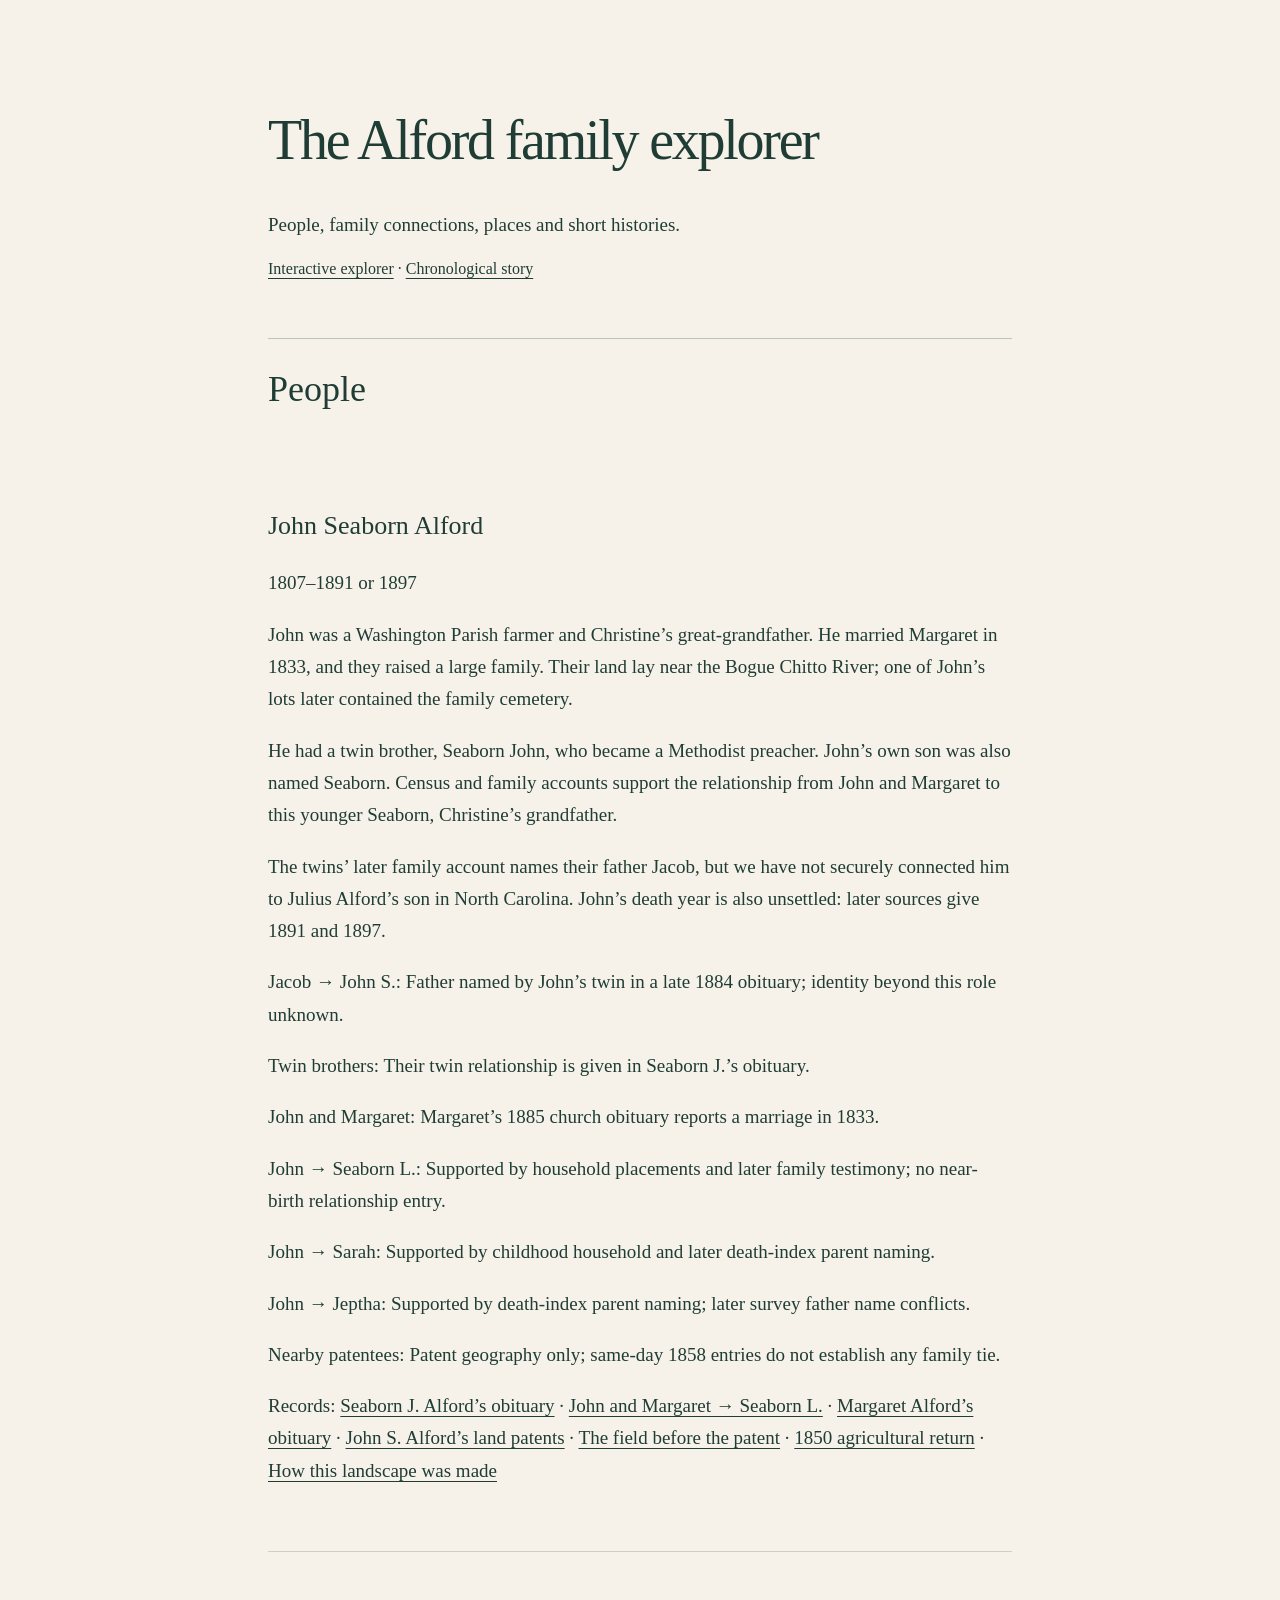
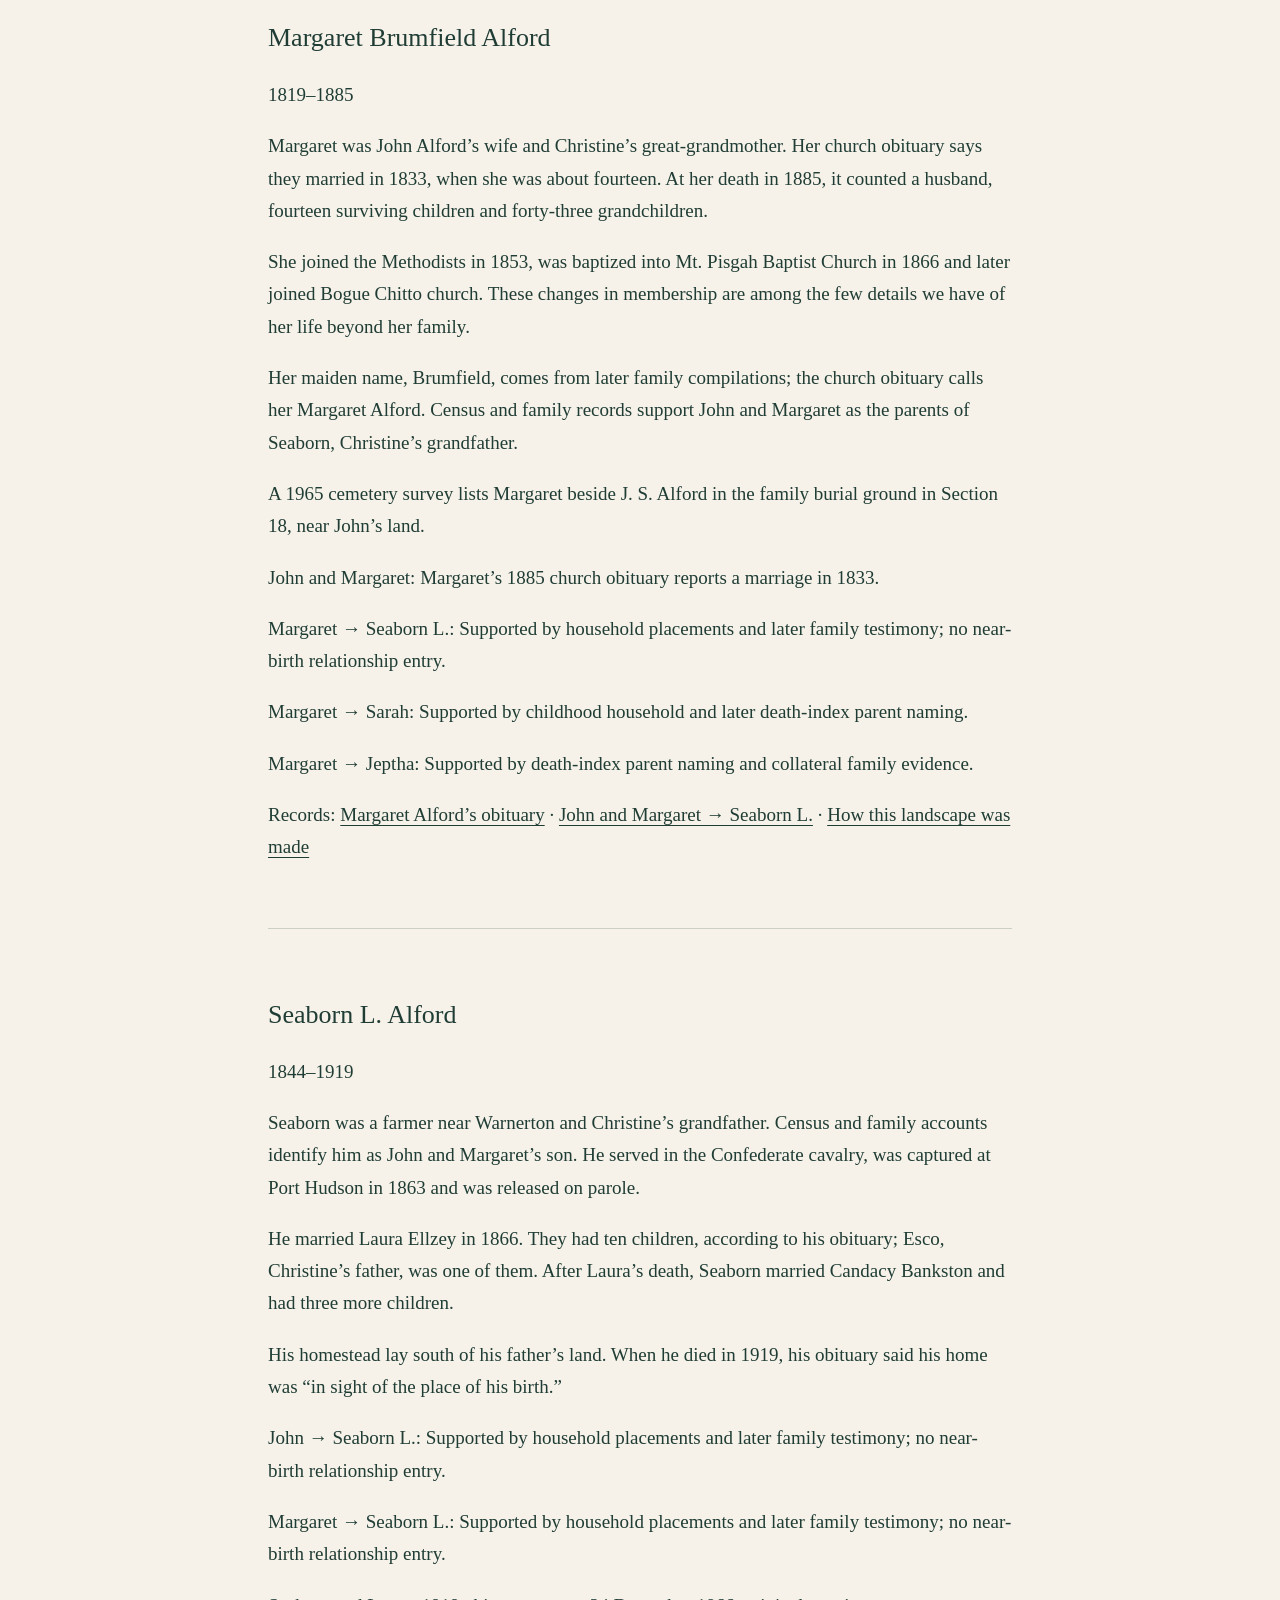
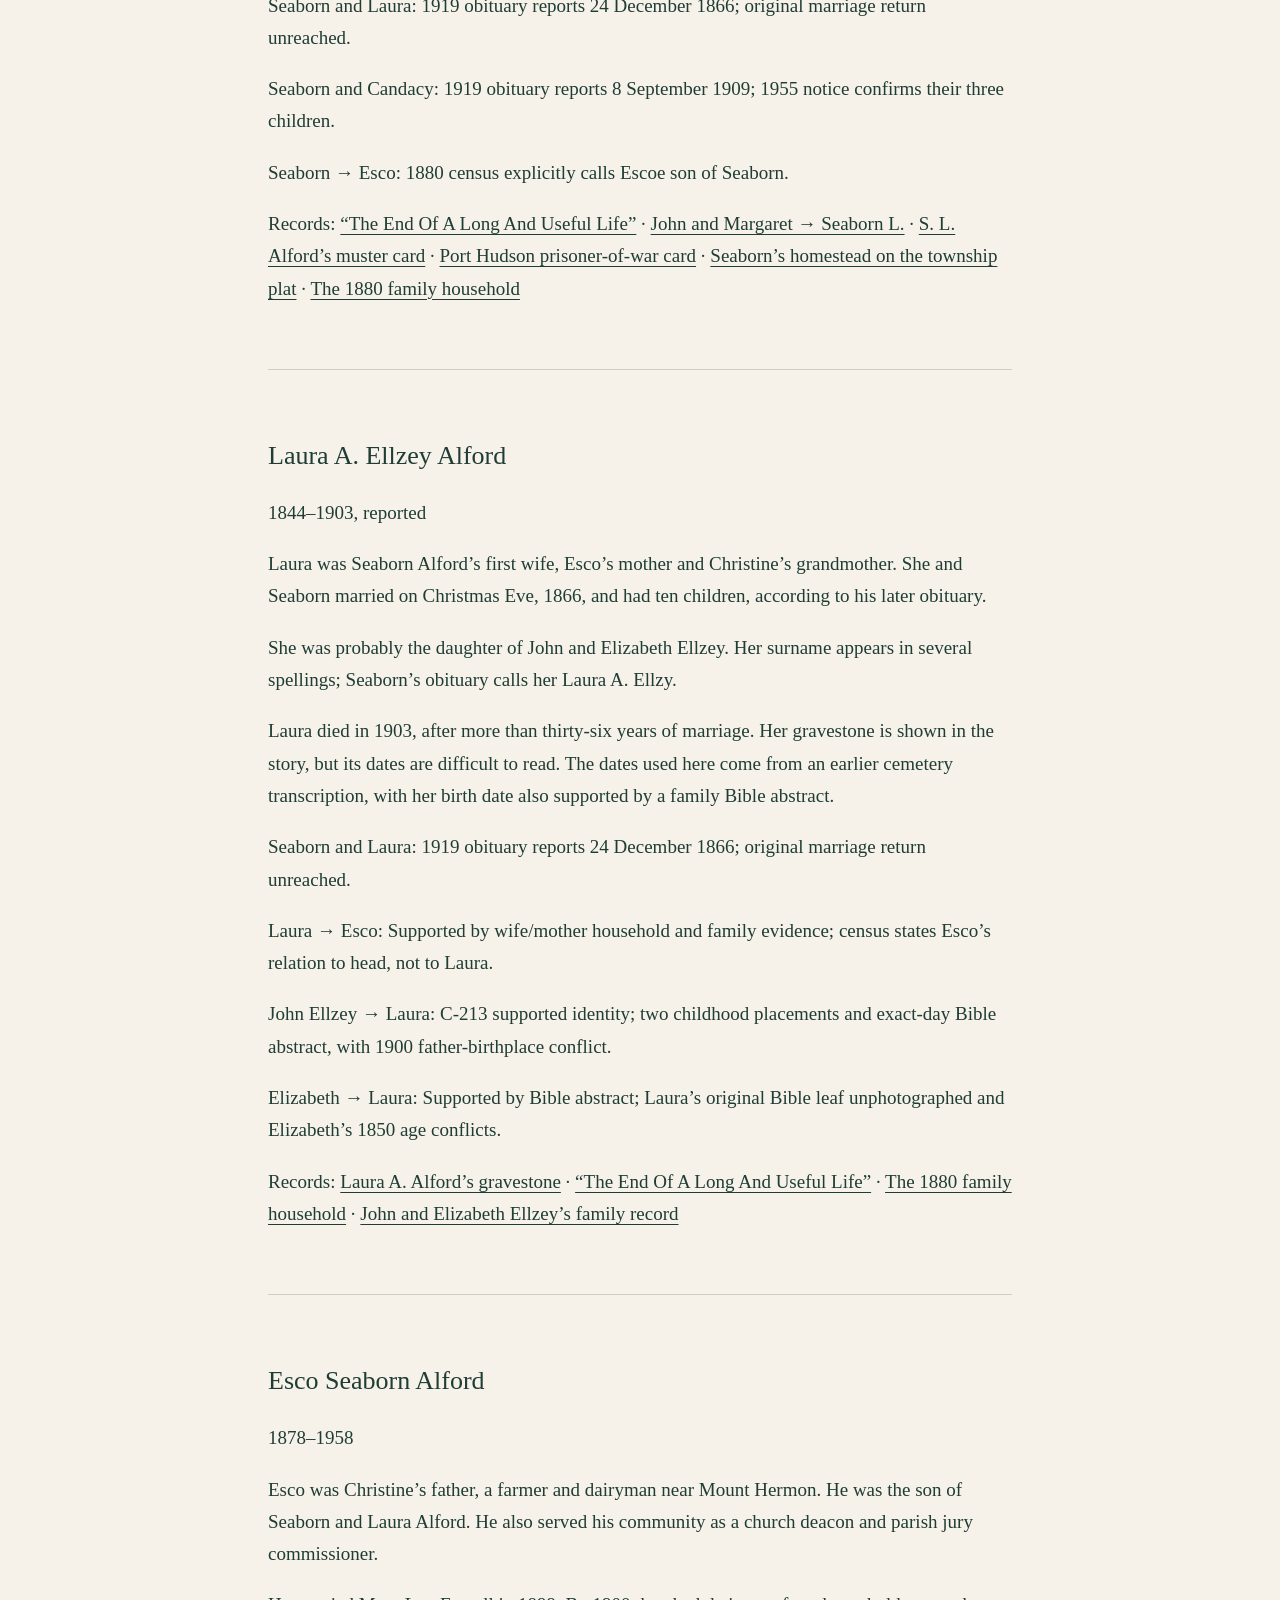
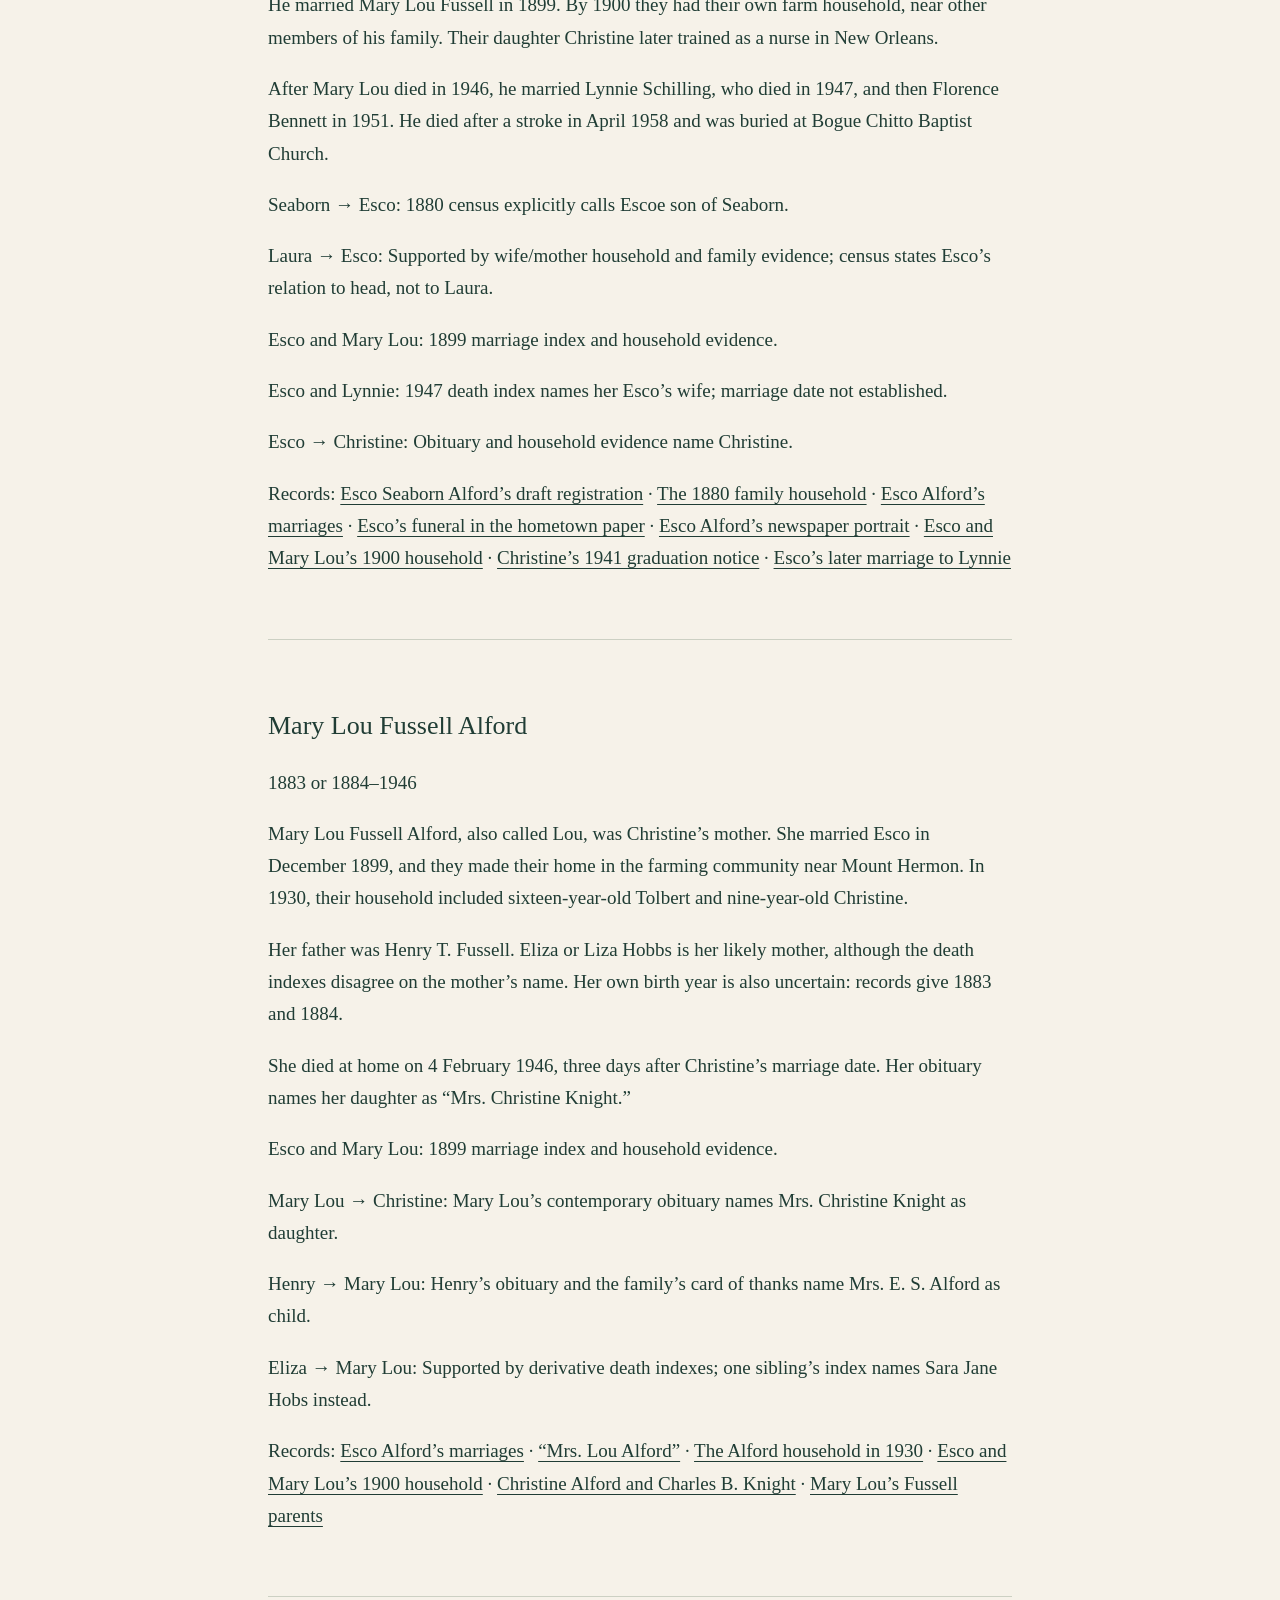
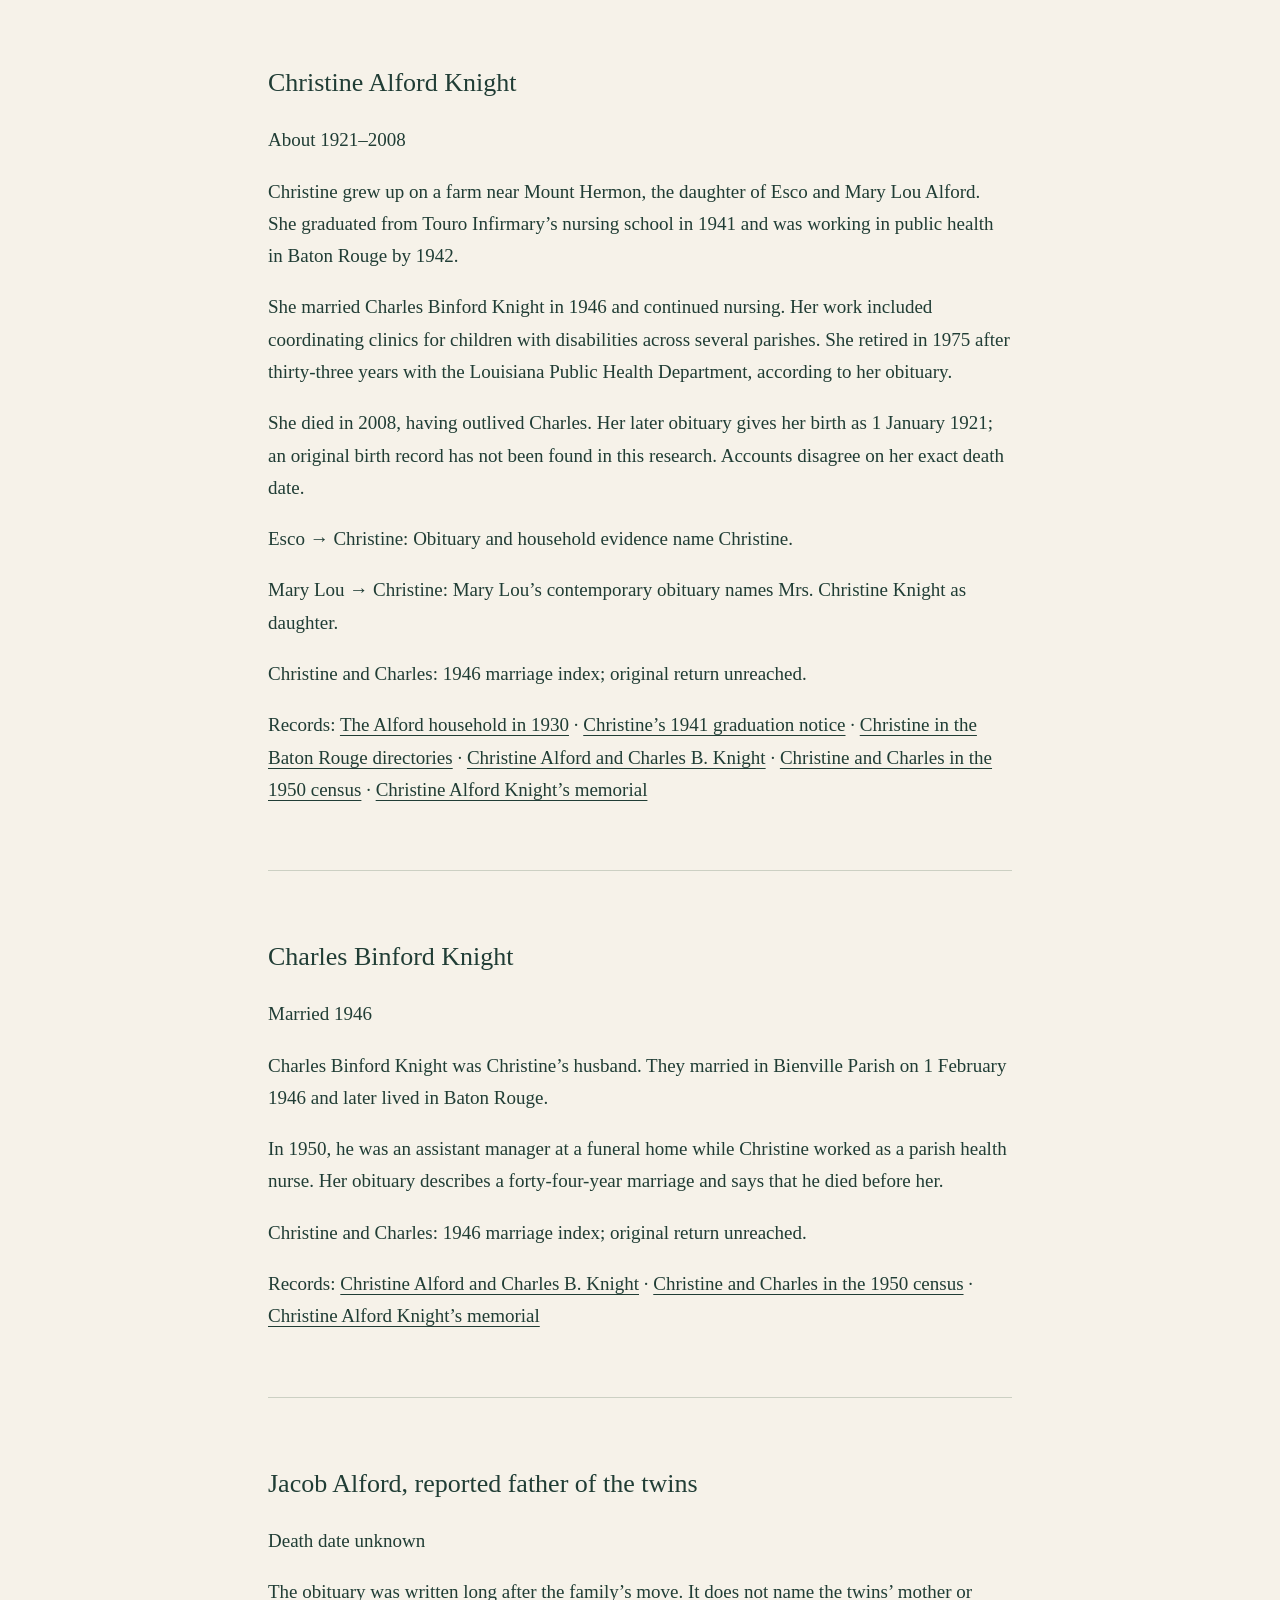
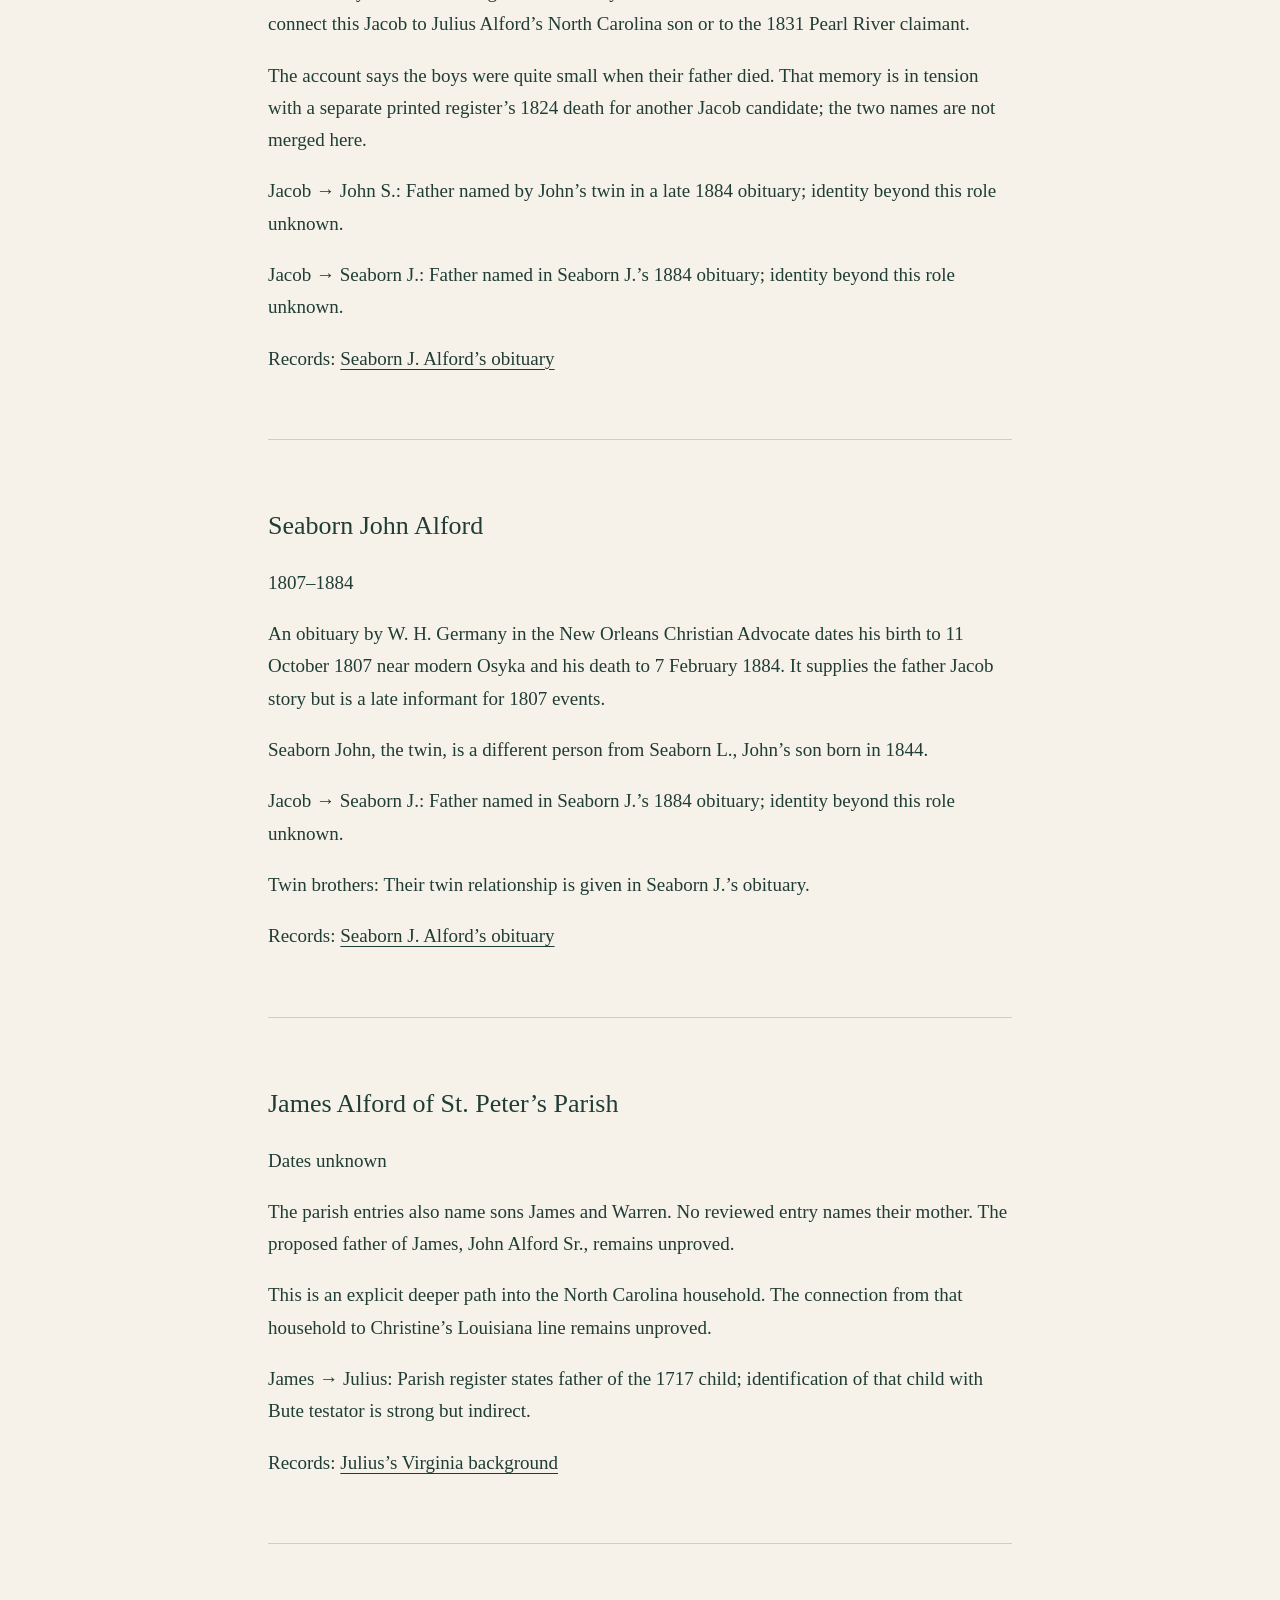
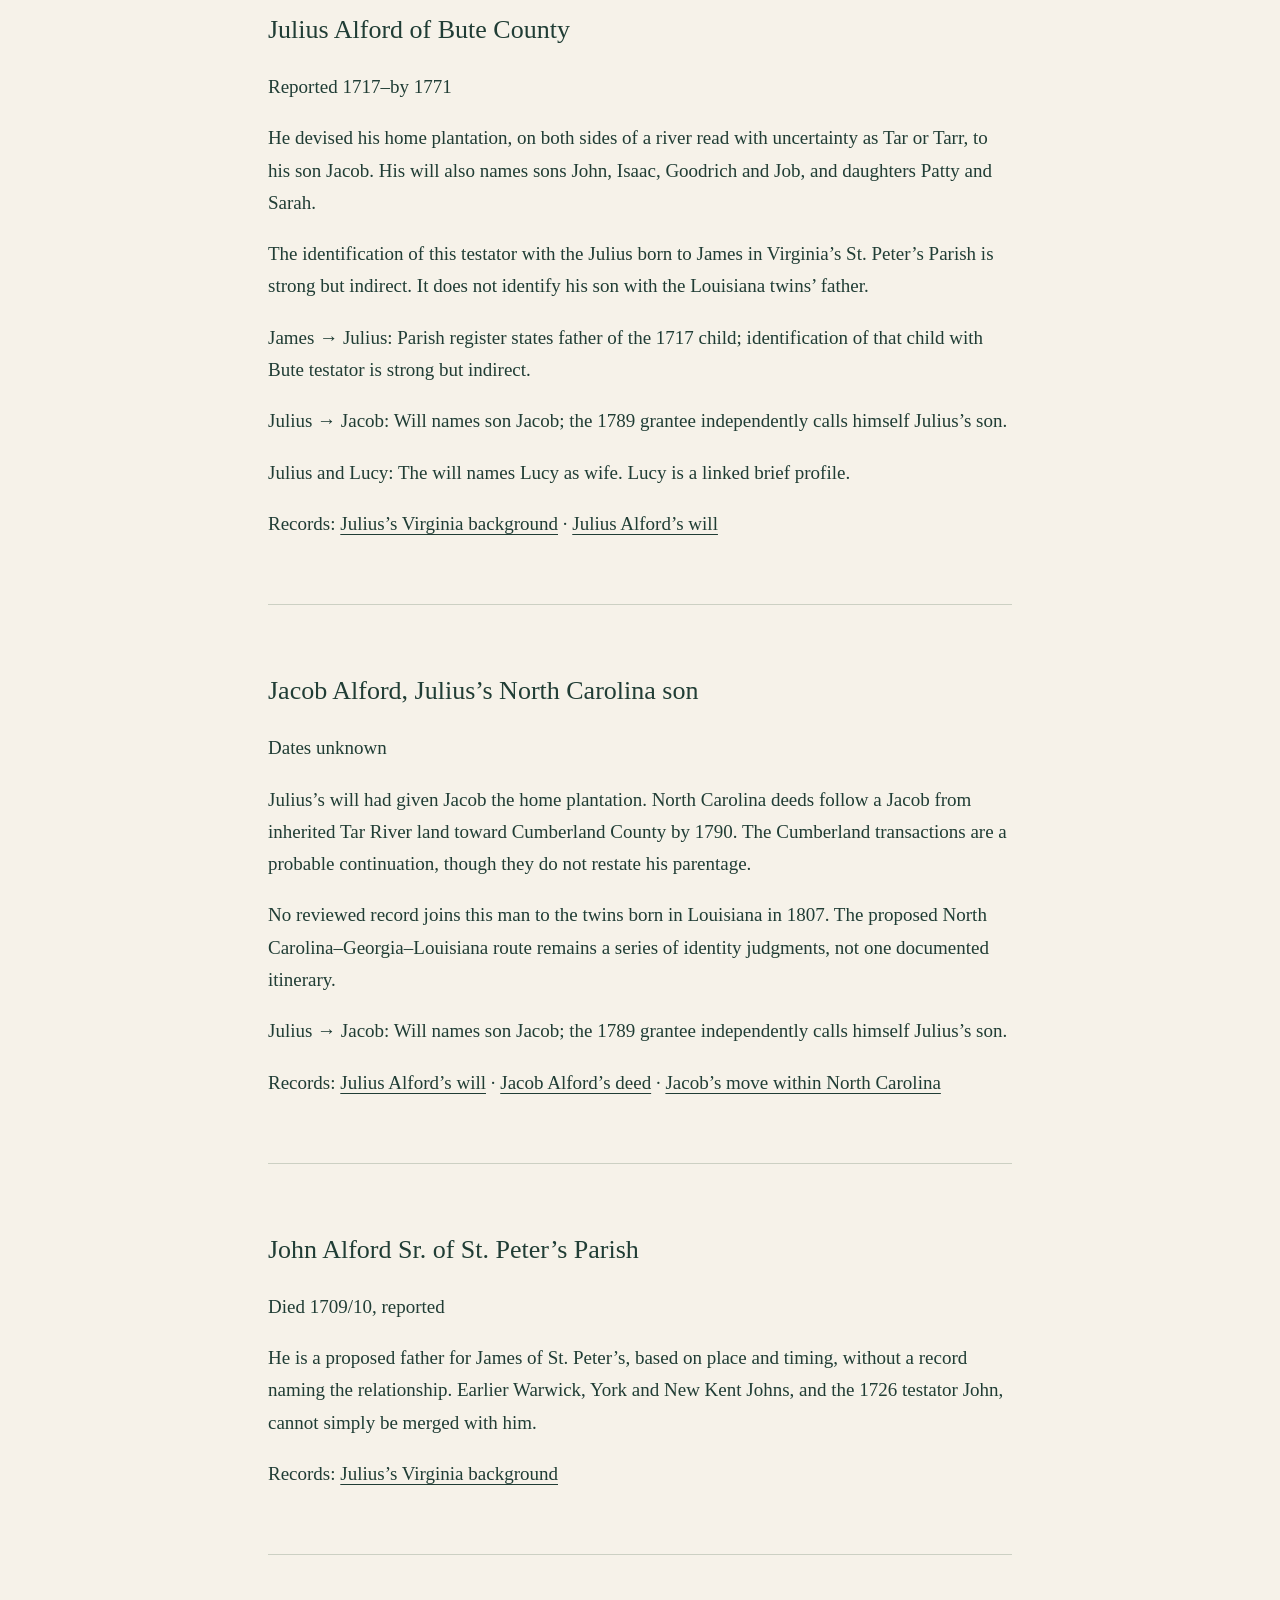
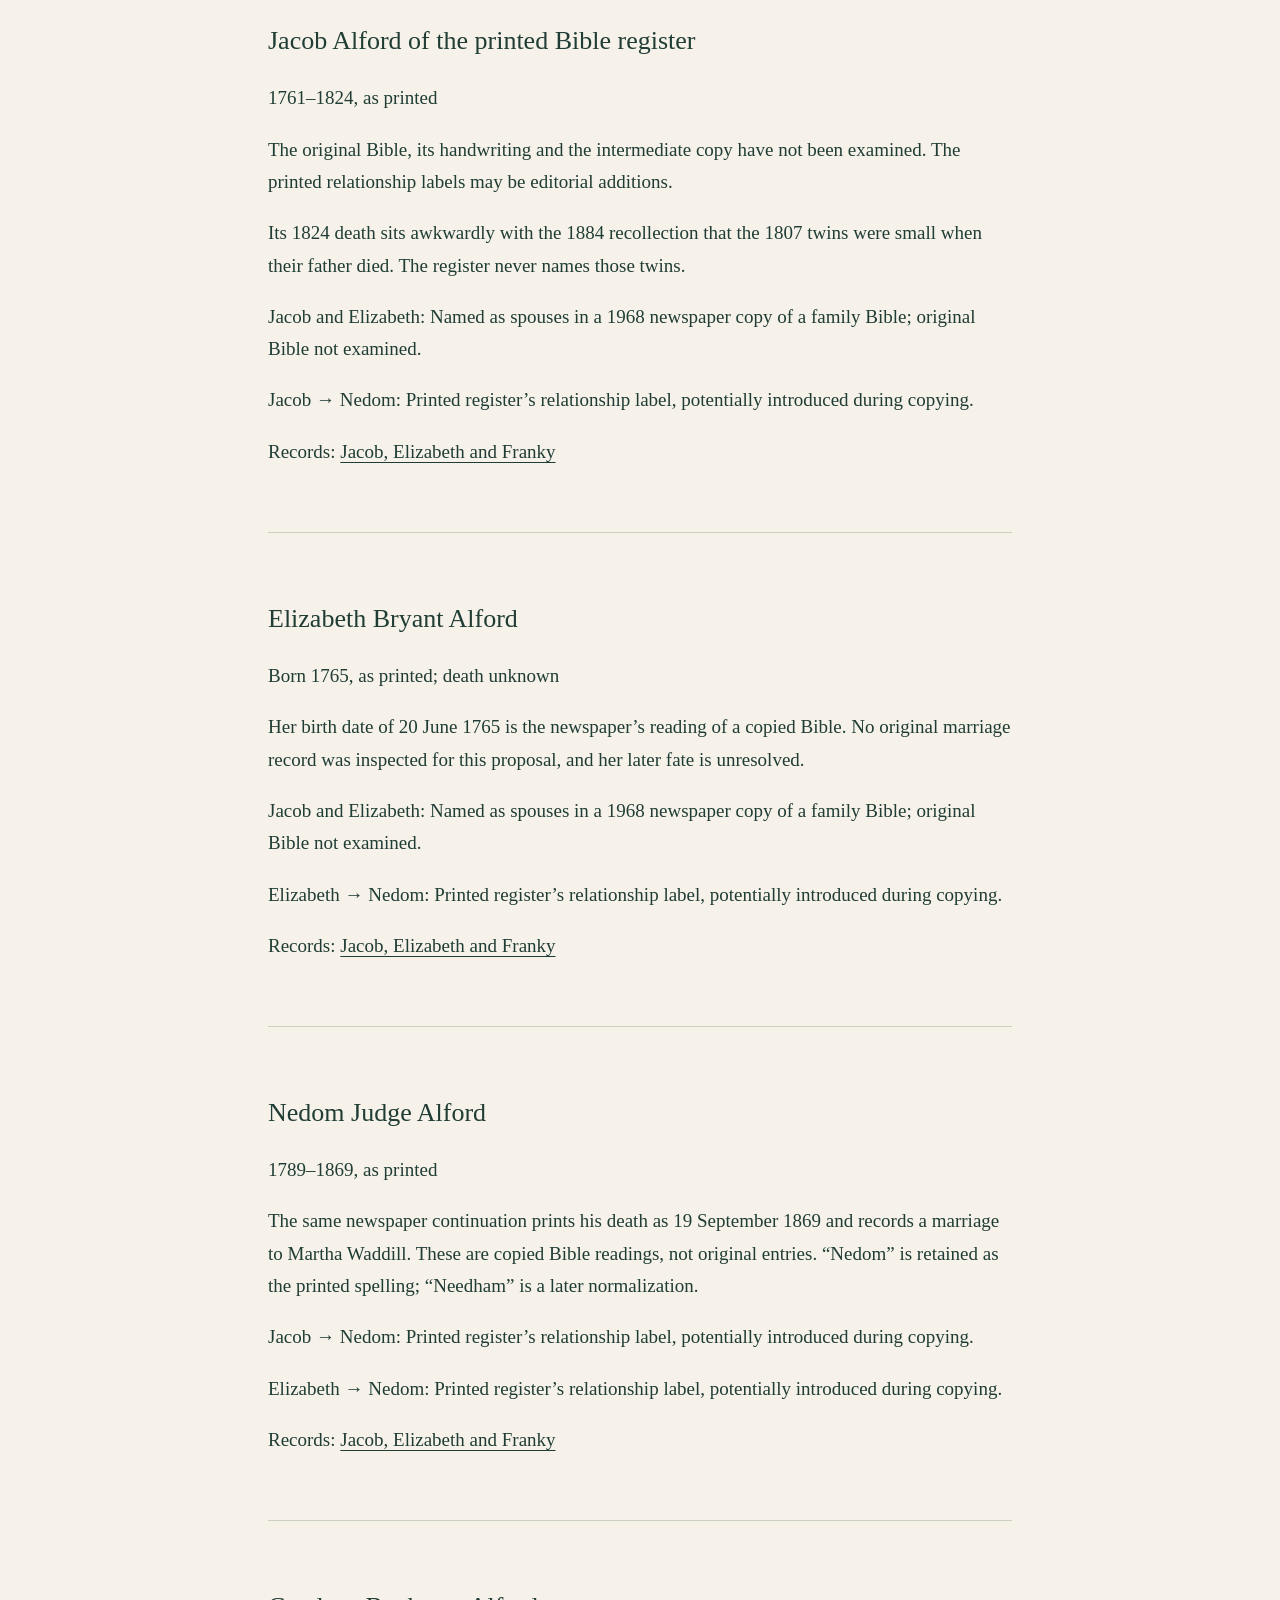
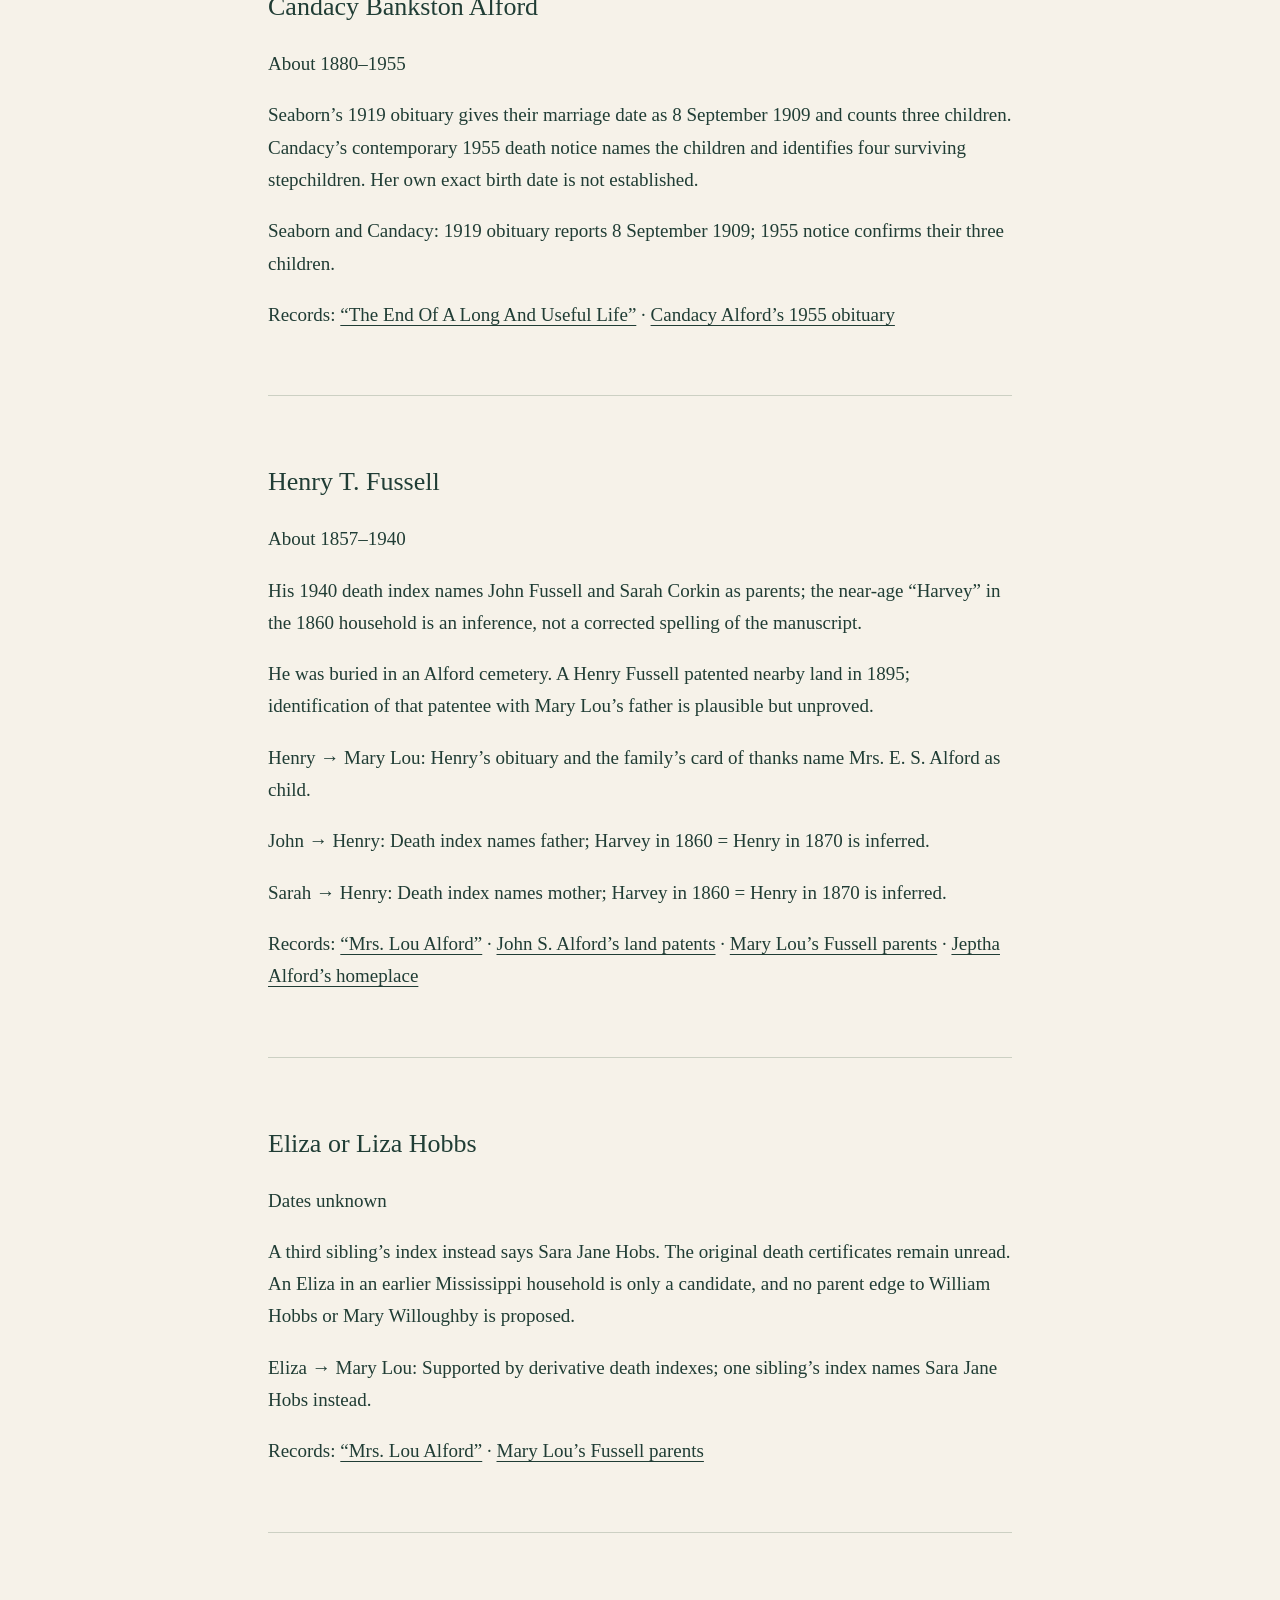
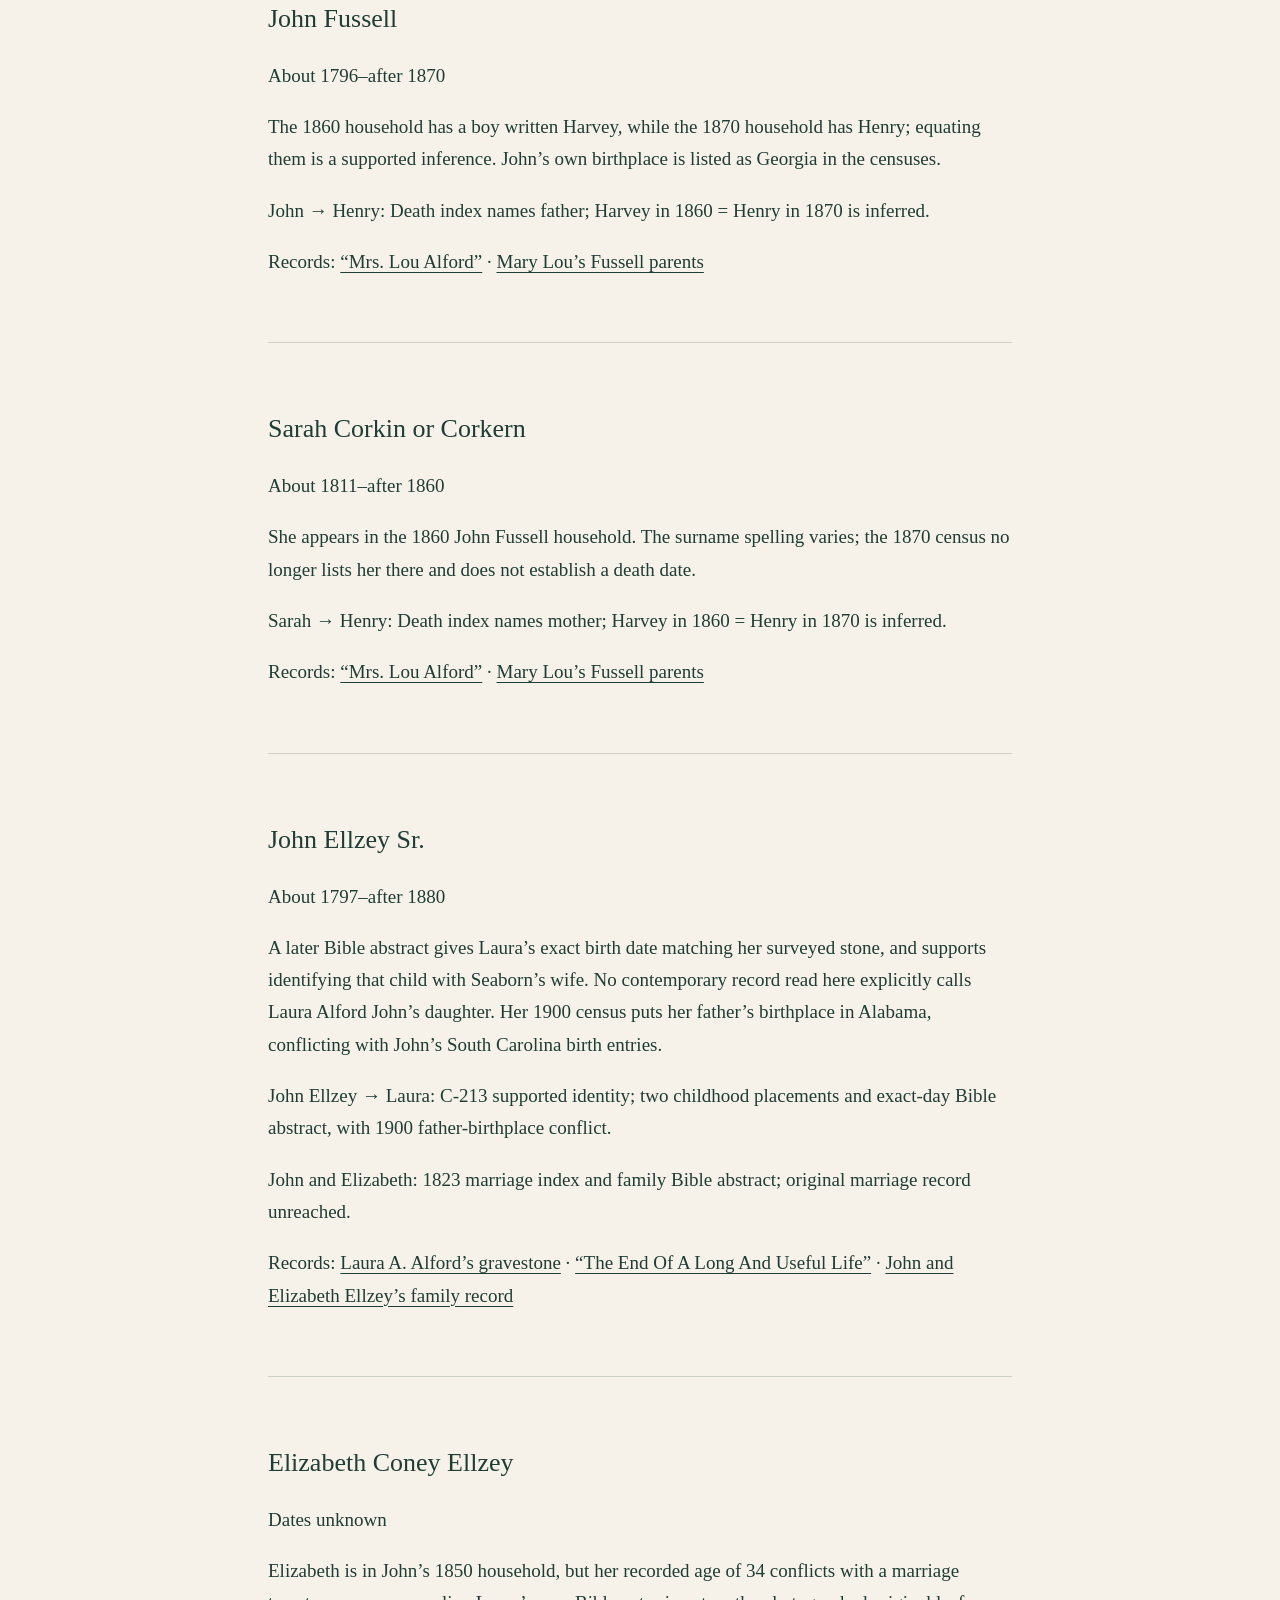
==== explore-reading.html @ 4c6bf142 "Build five-chapter family story and connected explorer" ====
<!doctype html><html lang="en"><meta charset="utf-8"><meta name="viewport" content="width=device-width,initial-scale=1"><title>Alford family explorer · Reading edition</title><link rel="stylesheet" href="reading.css"><main><header><h1>The Alford family explorer</h1><p>People, family connections, places and short histories.</p><a href="explore.html">Interactive explorer</a> · <a href="story.html">Chronological story</a></header>
<h2>People</h2>
<article id="john"><h3>John Seaborn Alford</h3><p>1807–1891 or 1897</p><p>John was a Washington Parish farmer and Christine’s great-grandfather. He married Margaret in 1833, and they raised a large family. Their land lay near the Bogue Chitto River; one of John’s lots later contained the family cemetery.</p><p>He had a twin brother, Seaborn John, who became a Methodist preacher. John’s own son was also named Seaborn. Census and family accounts support the relationship from John and Margaret to this younger Seaborn, Christine’s grandfather.</p><p>The twins’ later family account names their father Jacob, but we have not securely connected him to Julius Alford’s son in North Carolina. John’s death year is also unsettled: later sources give 1891 and 1897.</p>
<p>Jacob → John S.: Father named by John’s twin in a late 1884 obituary; identity beyond this role unknown.</p>
<p>Twin brothers: Their twin relationship is given in Seaborn J.’s obituary.</p>
<p>John and Margaret: Margaret’s 1885 church obituary reports a marriage in 1833.</p>
<p>John → Seaborn L.: Supported by household placements and later family testimony; no near-birth relationship entry.</p>
<p>John → Sarah: Supported by childhood household and later death-index parent naming.</p>
<p>John → Jeptha: Supported by death-index parent naming; later survey father name conflicts.</p>
<p>Nearby patentees: Patent geography only; same-day 1858 entries do not establish any family tie.</p>
<p>Records: <a href="story.html#record-twin">Seaborn J. Alford’s obituary</a> · <a href="story.html#record-parentage">John and Margaret → Seaborn L.</a> · <a href="story.html#record-margaret">Margaret Alford’s obituary</a> · <a href="story.html#record-patents">John S. Alford’s land patents</a> · <a href="story.html#record-field">The field before the patent</a> · <a href="story.html#record-farm">1850 agricultural return</a> · <a href="story.html#record-landscape">How this landscape was made</a></p></article>
<article id="margaret"><h3>Margaret Brumfield Alford</h3><p>1819–1885</p><p>Margaret was John Alford’s wife and Christine’s great-grandmother. Her church obituary says they married in 1833, when she was about fourteen. At her death in 1885, it counted a husband, fourteen surviving children and forty-three grandchildren.</p><p>She joined the Methodists in 1853, was baptized into Mt. Pisgah Baptist Church in 1866 and later joined Bogue Chitto church. These changes in membership are among the few details we have of her life beyond her family.</p><p>Her maiden name, Brumfield, comes from later family compilations; the church obituary calls her Margaret Alford. Census and family records support John and Margaret as the parents of Seaborn, Christine’s grandfather.</p><p>A 1965 cemetery survey lists Margaret beside J. S. Alford in the family burial ground in Section 18, near John’s land.</p>
<p>John and Margaret: Margaret’s 1885 church obituary reports a marriage in 1833.</p>
<p>Margaret → Seaborn L.: Supported by household placements and later family testimony; no near-birth relationship entry.</p>
<p>Margaret → Sarah: Supported by childhood household and later death-index parent naming.</p>
<p>Margaret → Jeptha: Supported by death-index parent naming and collateral family evidence.</p>
<p>Records: <a href="story.html#record-margaret">Margaret Alford’s obituary</a> · <a href="story.html#record-parentage">John and Margaret → Seaborn L.</a> · <a href="story.html#record-landscape">How this landscape was made</a></p></article>
<article id="seaborn"><h3>Seaborn L. Alford</h3><p>1844–1919</p><p>Seaborn was a farmer near Warnerton and Christine’s grandfather. Census and family accounts identify him as John and Margaret’s son. He served in the Confederate cavalry, was captured at Port Hudson in 1863 and was released on parole.</p><p>He married Laura Ellzey in 1866. They had ten children, according to his obituary; Esco, Christine’s father, was one of them. After Laura’s death, Seaborn married Candacy Bankston and had three more children.</p><p>His homestead lay south of his father’s land. When he died in 1919, his obituary said his home was “in sight of the place of his birth.”</p>
<p>John → Seaborn L.: Supported by household placements and later family testimony; no near-birth relationship entry.</p>
<p>Margaret → Seaborn L.: Supported by household placements and later family testimony; no near-birth relationship entry.</p>
<p>Seaborn and Laura: 1919 obituary reports 24 December 1866; original marriage return unreached.</p>
<p>Seaborn and Candacy: 1919 obituary reports 8 September 1909; 1955 notice confirms their three children.</p>
<p>Seaborn → Esco: 1880 census explicitly calls Escoe son of Seaborn.</p>
<p>Records: <a href="story.html#record-seabornObit">“The End Of A Long And Useful Life”</a> · <a href="story.html#record-parentage">John and Margaret → Seaborn L.</a> · <a href="story.html#record-muster">S. L. Alford’s muster card</a> · <a href="story.html#record-parole">Port Hudson prisoner-of-war card</a> · <a href="story.html#record-homestead">Seaborn’s homestead on the township plat</a> · <a href="story.html#record-escoParentage">The 1880 family household</a></p></article>
<article id="laura"><h3>Laura A. Ellzey Alford</h3><p>1844–1903, reported</p><p>Laura was Seaborn Alford’s first wife, Esco’s mother and Christine’s grandmother. She and Seaborn married on Christmas Eve, 1866, and had ten children, according to his later obituary.</p><p>She was probably the daughter of John and Elizabeth Ellzey. Her surname appears in several spellings; Seaborn’s obituary calls her Laura A. Ellzy.</p><p>Laura died in 1903, after more than thirty-six years of marriage. Her gravestone is shown in the story, but its dates are difficult to read. The dates used here come from an earlier cemetery transcription, with her birth date also supported by a family Bible abstract.</p>
<p>Seaborn and Laura: 1919 obituary reports 24 December 1866; original marriage return unreached.</p>
<p>Laura → Esco: Supported by wife/mother household and family evidence; census states Esco’s relation to head, not to Laura.</p>
<p>John Ellzey → Laura: C-213 supported identity; two childhood placements and exact-day Bible abstract, with 1900 father-birthplace conflict.</p>
<p>Elizabeth → Laura: Supported by Bible abstract; Laura’s original Bible leaf unphotographed and Elizabeth’s 1850 age conflicts.</p>
<p>Records: <a href="story.html#record-laura">Laura A. Alford’s gravestone</a> · <a href="story.html#record-seabornObit">“The End Of A Long And Useful Life”</a> · <a href="story.html#record-escoParentage">The 1880 family household</a> · <a href="story.html#record-ellzeyBible">John and Elizabeth Ellzey’s family record</a></p></article>
<article id="esco"><h3>Esco Seaborn Alford</h3><p>1878–1958</p><p>Esco was Christine’s father, a farmer and dairyman near Mount Hermon. He was the son of Seaborn and Laura Alford. He also served his community as a church deacon and parish jury commissioner.</p><p>He married Mary Lou Fussell in 1899. By 1900 they had their own farm household, near other members of his family. Their daughter Christine later trained as a nurse in New Orleans.</p><p>After Mary Lou died in 1946, he married Lynnie Schilling, who died in 1947, and then Florence Bennett in 1951. He died after a stroke in April 1958 and was buried at Bogue Chitto Baptist Church.</p>
<p>Seaborn → Esco: 1880 census explicitly calls Escoe son of Seaborn.</p>
<p>Laura → Esco: Supported by wife/mother household and family evidence; census states Esco’s relation to head, not to Laura.</p>
<p>Esco and Mary Lou: 1899 marriage index and household evidence.</p>
<p>Esco and Lynnie: 1947 death index names her Esco’s wife; marriage date not established.</p>
<p>Esco → Christine: Obituary and household evidence name Christine.</p>
<p>Records: <a href="story.html#record-escoDraft">Esco Seaborn Alford’s draft registration</a> · <a href="story.html#record-escoParentage">The 1880 family household</a> · <a href="story.html#record-escoMarriage">Esco Alford’s marriages</a> · <a href="story.html#record-escoObit">Esco’s funeral in the hometown paper</a> · <a href="story.html#record-escoPortrait">Esco Alford’s newspaper portrait</a> · <a href="story.html#record-census1900">Esco and Mary Lou’s 1900 household</a> · <a href="story.html#record-nursing">Christine’s 1941 graduation notice</a> · <a href="story.html#record-lynnieMarriage">Esco’s later marriage to Lynnie</a></p></article>
<article id="mary-lou"><h3>Mary Lou Fussell Alford</h3><p>1883 or 1884–1946</p><p>Mary Lou Fussell Alford, also called Lou, was Christine’s mother. She married Esco in December 1899, and they made their home in the farming community near Mount Hermon. In 1930, their household included sixteen-year-old Tolbert and nine-year-old Christine.</p><p>Her father was Henry T. Fussell. Eliza or Liza Hobbs is her likely mother, although the death indexes disagree on the mother’s name. Her own birth year is also uncertain: records give 1883 and 1884.</p><p>She died at home on 4 February 1946, three days after Christine’s marriage date. Her obituary names her daughter as “Mrs. Christine Knight.”</p>
<p>Esco and Mary Lou: 1899 marriage index and household evidence.</p>
<p>Mary Lou → Christine: Mary Lou’s contemporary obituary names Mrs. Christine Knight as daughter.</p>
<p>Henry → Mary Lou: Henry’s obituary and the family’s card of thanks name Mrs. E. S. Alford as child.</p>
<p>Eliza → Mary Lou: Supported by derivative death indexes; one sibling’s index names Sara Jane Hobs instead.</p>
<p>Records: <a href="story.html#record-escoMarriage">Esco Alford’s marriages</a> · <a href="story.html#record-maryObit">“Mrs. Lou Alford”</a> · <a href="story.html#record-census1930">The Alford household in 1930</a> · <a href="story.html#record-census1900">Esco and Mary Lou’s 1900 household</a> · <a href="story.html#record-marriage">Christine Alford and Charles B. Knight</a> · <a href="story.html#record-fussellFamily">Mary Lou’s Fussell parents</a></p></article>
<article id="christine"><h3>Christine Alford Knight</h3><p>About 1921–2008</p><p>Christine grew up on a farm near Mount Hermon, the daughter of Esco and Mary Lou Alford. She graduated from Touro Infirmary’s nursing school in 1941 and was working in public health in Baton Rouge by 1942.</p><p>She married Charles Binford Knight in 1946 and continued nursing. Her work included coordinating clinics for children with disabilities across several parishes. She retired in 1975 after thirty-three years with the Louisiana Public Health Department, according to her obituary.</p><p>She died in 2008, having outlived Charles. Her later obituary gives her birth as 1 January 1921; an original birth record has not been found in this research. Accounts disagree on her exact death date.</p>
<p>Esco → Christine: Obituary and household evidence name Christine.</p>
<p>Mary Lou → Christine: Mary Lou’s contemporary obituary names Mrs. Christine Knight as daughter.</p>
<p>Christine and Charles: 1946 marriage index; original return unreached.</p>
<p>Records: <a href="story.html#record-census1930">The Alford household in 1930</a> · <a href="story.html#record-nursing">Christine’s 1941 graduation notice</a> · <a href="story.html#record-directory">Christine in the Baton Rouge directories</a> · <a href="story.html#record-marriage">Christine Alford and Charles B. Knight</a> · <a href="story.html#record-census1950">Christine and Charles in the 1950 census</a> · <a href="story.html#record-memorial">Christine Alford Knight’s memorial</a></p></article>
<article id="charles"><h3>Charles Binford Knight</h3><p>Married 1946</p><p>Charles Binford Knight was Christine’s husband. They married in Bienville Parish on 1 February 1946 and later lived in Baton Rouge.</p><p>In 1950, he was an assistant manager at a funeral home while Christine worked as a parish health nurse. Her obituary describes a forty-four-year marriage and says that he died before her.</p>
<p>Christine and Charles: 1946 marriage index; original return unreached.</p>
<p>Records: <a href="story.html#record-marriage">Christine Alford and Charles B. Knight</a> · <a href="story.html#record-census1950">Christine and Charles in the 1950 census</a> · <a href="story.html#record-memorial">Christine Alford Knight’s memorial</a></p></article>
<article id="jacob-twins-father"><h3>Jacob Alford, reported father of the twins</h3><p>Death date unknown</p><p>The obituary was written long after the family’s move. It does not name the twins’ mother or connect this Jacob to Julius Alford’s North Carolina son or to the 1831 Pearl River claimant.</p><p>The account says the boys were quite small when their father died. That memory is in tension with a separate printed register’s 1824 death for another Jacob candidate; the two names are not merged here.</p>
<p>Jacob → John S.: Father named by John’s twin in a late 1884 obituary; identity beyond this role unknown.</p>
<p>Jacob → Seaborn J.: Father named in Seaborn J.’s 1884 obituary; identity beyond this role unknown.</p>
<p>Records: <a href="story.html#record-twin">Seaborn J. Alford’s obituary</a></p></article>
<article id="seaborn-j-twin"><h3>Seaborn John Alford</h3><p>1807–1884</p><p>An obituary by W. H. Germany in the New Orleans Christian Advocate dates his birth to 11 October 1807 near modern Osyka and his death to 7 February 1884. It supplies the father Jacob story but is a late informant for 1807 events.</p><p>Seaborn John, the twin, is a different person from Seaborn L., John’s son born in 1844.</p>
<p>Jacob → Seaborn J.: Father named in Seaborn J.’s 1884 obituary; identity beyond this role unknown.</p>
<p>Twin brothers: Their twin relationship is given in Seaborn J.’s obituary.</p>
<p>Records: <a href="story.html#record-twin">Seaborn J. Alford’s obituary</a></p></article>
<article id="james-st-peters"><h3>James Alford of St. Peter’s Parish</h3><p>Dates unknown</p><p>The parish entries also name sons James and Warren. No reviewed entry names their mother. The proposed father of James, John Alford Sr., remains unproved.</p><p>This is an explicit deeper path into the North Carolina household. The connection from that household to Christine’s Louisiana line remains unproved.</p>
<p>James → Julius: Parish register states father of the 1717 child; identification of that child with Bute testator is strong but indirect.</p>
<p>Records: <a href="story.html#record-juliusBackground">Julius’s Virginia background</a></p></article>
<article id="julius-bute"><h3>Julius Alford of Bute County</h3><p>Reported 1717–by 1771</p><p>He devised his home plantation, on both sides of a river read with uncertainty as Tar or Tarr, to his son Jacob. His will also names sons John, Isaac, Goodrich and Job, and daughters Patty and Sarah.</p><p>The identification of this testator with the Julius born to James in Virginia’s St. Peter’s Parish is strong but indirect. It does not identify his son with the Louisiana twins’ father.</p>
<p>James → Julius: Parish register states father of the 1717 child; identification of that child with Bute testator is strong but indirect.</p>
<p>Julius → Jacob: Will names son Jacob; the 1789 grantee independently calls himself Julius’s son.</p>
<p>Julius and Lucy: The will names Lucy as wife. Lucy is a linked brief profile.</p>
<p>Records: <a href="story.html#record-juliusBackground">Julius’s Virginia background</a> · <a href="story.html#record-will">Julius Alford’s will</a></p></article>
<article id="jacob-north-carolina"><h3>Jacob Alford, Julius’s North Carolina son</h3><p>Dates unknown</p><p>Julius’s will had given Jacob the home plantation. North Carolina deeds follow a Jacob from inherited Tar River land toward Cumberland County by 1790. The Cumberland transactions are a probable continuation, though they do not restate his parentage.</p><p>No reviewed record joins this man to the twins born in Louisiana in 1807. The proposed North Carolina–Georgia–Louisiana route remains a series of identity judgments, not one documented itinerary.</p>
<p>Julius → Jacob: Will names son Jacob; the 1789 grantee independently calls himself Julius’s son.</p>
<p>Records: <a href="story.html#record-will">Julius Alford’s will</a> · <a href="story.html#record-deed">Jacob Alford’s deed</a> · <a href="story.html#record-ncMove">Jacob’s move within North Carolina</a></p></article>
<article id="john-alford-senior"><h3>John Alford Sr. of St. Peter’s Parish</h3><p>Died 1709/10, reported</p><p>He is a proposed father for James of St. Peter’s, based on place and timing, without a record naming the relationship. Earlier Warwick, York and New Kent Johns, and the 1726 testator John, cannot simply be merged with him.</p>
<p>Records: <a href="story.html#record-juliusBackground">Julius’s Virginia background</a></p></article>
<article id="jacob-printed-register"><h3>Jacob Alford of the printed Bible register</h3><p>1761–1824, as printed</p><p>The original Bible, its handwriting and the intermediate copy have not been examined. The printed relationship labels may be editorial additions.</p><p>Its 1824 death sits awkwardly with the 1884 recollection that the 1807 twins were small when their father died. The register never names those twins.</p>
<p>Jacob and Elizabeth: Named as spouses in a 1968 newspaper copy of a family Bible; original Bible not examined.</p>
<p>Jacob → Nedom: Printed register’s relationship label, potentially introduced during copying.</p>
<p>Records: <a href="story.html#record-jacobFamily">Jacob, Elizabeth and Franky</a></p></article>
<article id="elizabeth-bryant"><h3>Elizabeth Bryant Alford</h3><p>Born 1765, as printed; death unknown</p><p>Her birth date of 20 June 1765 is the newspaper’s reading of a copied Bible. No original marriage record was inspected for this proposal, and her later fate is unresolved.</p>
<p>Jacob and Elizabeth: Named as spouses in a 1968 newspaper copy of a family Bible; original Bible not examined.</p>
<p>Elizabeth → Nedom: Printed register’s relationship label, potentially introduced during copying.</p>
<p>Records: <a href="story.html#record-jacobFamily">Jacob, Elizabeth and Franky</a></p></article>
<article id="nedom-judge"><h3>Nedom Judge Alford</h3><p>1789–1869, as printed</p><p>The same newspaper continuation prints his death as 19 September 1869 and records a marriage to Martha Waddill. These are copied Bible readings, not original entries. “Nedom” is retained as the printed spelling; “Needham” is a later normalization.</p>
<p>Jacob → Nedom: Printed register’s relationship label, potentially introduced during copying.</p>
<p>Elizabeth → Nedom: Printed register’s relationship label, potentially introduced during copying.</p>
<p>Records: <a href="story.html#record-jacobFamily">Jacob, Elizabeth and Franky</a></p></article>
<article id="candacy-bankston"><h3>Candacy Bankston Alford</h3><p>About 1880–1955</p><p>Seaborn’s 1919 obituary gives their marriage date as 8 September 1909 and counts three children. Candacy’s contemporary 1955 death notice names the children and identifies four surviving stepchildren. Her own exact birth date is not established.</p>
<p>Seaborn and Candacy: 1919 obituary reports 8 September 1909; 1955 notice confirms their three children.</p>
<p>Records: <a href="story.html#record-seabornObit">“The End Of A Long And Useful Life”</a> · <a href="story.html#record-candacyObit">Candacy Alford’s 1955 obituary</a></p></article>
<article id="henry-t-fussell"><h3>Henry T. Fussell</h3><p>About 1857–1940</p><p>His 1940 death index names John Fussell and Sarah Corkin as parents; the near-age “Harvey” in the 1860 household is an inference, not a corrected spelling of the manuscript.</p><p>He was buried in an Alford cemetery. A Henry Fussell patented nearby land in 1895; identification of that patentee with Mary Lou’s father is plausible but unproved.</p>
<p>Henry → Mary Lou: Henry’s obituary and the family’s card of thanks name Mrs. E. S. Alford as child.</p>
<p>John → Henry: Death index names father; Harvey in 1860 = Henry in 1870 is inferred.</p>
<p>Sarah → Henry: Death index names mother; Harvey in 1860 = Henry in 1870 is inferred.</p>
<p>Records: <a href="story.html#record-maryObit">“Mrs. Lou Alford”</a> · <a href="story.html#record-patents">John S. Alford’s land patents</a> · <a href="story.html#record-fussellFamily">Mary Lou’s Fussell parents</a> · <a href="story.html#record-jepthaObit">Jeptha Alford’s homeplace</a></p></article>
<article id="eliza-hobbs"><h3>Eliza or Liza Hobbs</h3><p>Dates unknown</p><p>A third sibling’s index instead says Sara Jane Hobs. The original death certificates remain unread. An Eliza in an earlier Mississippi household is only a candidate, and no parent edge to William Hobbs or Mary Willoughby is proposed.</p>
<p>Eliza → Mary Lou: Supported by derivative death indexes; one sibling’s index names Sara Jane Hobs instead.</p>
<p>Records: <a href="story.html#record-maryObit">“Mrs. Lou Alford”</a> · <a href="story.html#record-fussellFamily">Mary Lou’s Fussell parents</a></p></article>
<article id="john-fussell"><h3>John Fussell</h3><p>About 1796–after 1870</p><p>The 1860 household has a boy written Harvey, while the 1870 household has Henry; equating them is a supported inference. John’s own birthplace is listed as Georgia in the censuses.</p>
<p>John → Henry: Death index names father; Harvey in 1860 = Henry in 1870 is inferred.</p>
<p>Records: <a href="story.html#record-maryObit">“Mrs. Lou Alford”</a> · <a href="story.html#record-fussellFamily">Mary Lou’s Fussell parents</a></p></article>
<article id="sarah-corkern"><h3>Sarah Corkin or Corkern</h3><p>About 1811–after 1860</p><p>She appears in the 1860 John Fussell household. The surname spelling varies; the 1870 census no longer lists her there and does not establish a death date.</p>
<p>Sarah → Henry: Death index names mother; Harvey in 1860 = Henry in 1870 is inferred.</p>
<p>Records: <a href="story.html#record-maryObit">“Mrs. Lou Alford”</a> · <a href="story.html#record-fussellFamily">Mary Lou’s Fussell parents</a></p></article>
<article id="john-ellzey"><h3>John Ellzey Sr.</h3><p>About 1797–after 1880</p><p>A later Bible abstract gives Laura’s exact birth date matching her surveyed stone, and supports identifying that child with Seaborn’s wife. No contemporary record read here explicitly calls Laura Alford John’s daughter. Her 1900 census puts her father’s birthplace in Alabama, conflicting with John’s South Carolina birth entries.</p>
<p>John Ellzey → Laura: C-213 supported identity; two childhood placements and exact-day Bible abstract, with 1900 father-birthplace conflict.</p>
<p>John and Elizabeth: 1823 marriage index and family Bible abstract; original marriage record unreached.</p>
<p>Records: <a href="story.html#record-laura">Laura A. Alford’s gravestone</a> · <a href="story.html#record-seabornObit">“The End Of A Long And Useful Life”</a> · <a href="story.html#record-ellzeyBible">John and Elizabeth Ellzey’s family record</a></p></article>
<article id="elizabeth-coney"><h3>Elizabeth Coney Ellzey</h3><p>Dates unknown</p><p>Elizabeth is in John’s 1850 household, but her recorded age of 34 conflicts with a marriage twenty-seven years earlier. Laura’s own Bible entry is not on the photographed original leaf.</p>
<p>Elizabeth → Laura: Supported by Bible abstract; Laura’s original Bible leaf unphotographed and Elizabeth’s 1850 age conflicts.</p>
<p>John and Elizabeth: 1823 marriage index and family Bible abstract; original marriage record unreached.</p>
<p>Records: <a href="story.html#record-laura">Laura A. Alford’s gravestone</a> · <a href="story.html#record-ellzeyBible">John and Elizabeth Ellzey’s family record</a></p></article>
<article id="sarah-alford-brumfield"><h3>Sarah (Alford) Ellzey Brumfield</h3><p>About 1842–1929</p><p>A 1929 affidavit by Jeptha M. Alford calls her his sister and says she died at his home without descendant heirs. A 1929 newspaper notice also calls her his sister.</p><p>Her first marriage date is disputed even within her 1927 applications: about 1872 versus an overwritten October 1868. June 1870 households place both parties with their birth families. Her burial is unlocated in the held survey corpus.</p>
<p>John → Sarah: Supported by childhood household and later death-index parent naming.</p>
<p>Margaret → Sarah: Supported by childhood household and later death-index parent naming.</p>
<p>Brother and sister: Jeptha’s sworn 1929 affidavit and a contemporary death notice state sibling relationship.</p>
<p>Records: <a href="story.html#record-parentage">John and Margaret → Seaborn L.</a> · <a href="story.html#record-sarahPension">Sarah’s two widow applications</a></p></article>
<article id="jeptha-m-alford"><h3>Jeptha Martin Alford</h3><p>About 1862–1948</p><p>His 1948 obituary says he was born within 300 yards of the home where he died. His own affidavit for Sarah’s estate identifies her as his sister. A cemetery survey’s “John Griff” father wording conflicts with the other John S. evidence and should not be silently corrected.</p>
<p>John → Jeptha: Supported by death-index parent naming; later survey father name conflicts.</p>
<p>Margaret → Jeptha: Supported by death-index parent naming and collateral family evidence.</p>
<p>Brother and sister: Jeptha’s sworn 1929 affidavit and a contemporary death notice state sibling relationship.</p>
<p>Records: <a href="story.html#record-patents">John S. Alford’s land patents</a> · <a href="story.html#record-parentage">John and Margaret → Seaborn L.</a> · <a href="story.html#record-jepthaObit">Jeptha Alford’s homeplace</a></p></article>
<article id="lynnie-schilling"><h3>Lynnie Schilling Simmons Alford</h3><p>About 1879–1947</p><p>The index names parents Esco Schillings and Elizabeth Ellzey. Linking her mother to Laura’s sister Eveline is a plausible family reconstruction, not a proven first-cousin relationship to Esco. Lynnie died in October 1947.</p>
<p>Esco and Lynnie: 1947 death index names her Esco’s wife; marriage date not established.</p>
<p>Records: <a href="story.html#record-escoObit">Esco’s funeral in the hometown paper</a> · <a href="story.html#record-lynnieMarriage">Esco’s later marriage to Lynnie</a></p></article>
<article id="barksdale-brumfield"><h3>Barksdale W. Brumfield</h3><p>Dates unknown</p><p>His surname alone does not establish kinship with Margaret Brumfield. He is a land neighbour and map label, not an ancestor in this presentation tree.</p>
<p>Nearby patentees: Patent geography only; same-day 1858 entries do not establish any family tie.</p>
<p>Records: <a href="story.html#record-patents">John S. Alford’s land patents</a> · <a href="story.html#record-plat">The 1851 township map</a></p></article>
<article id="lucy-bute"><h3>Lucy Alford</h3><p>Alive in 1768</p><p>The will grants her a horse, saddle, bed and use of residual property during her lifetime or widowhood. No maiden name or later death date is established here.</p>
<p>Julius and Lucy: The will names Lucy as wife. Lucy is a linked brief profile.</p>
<p>Records: <a href="story.html#record-will">Julius Alford’s will</a></p></article>
<article id="jacob-claimant"><h3>Jacob Alford, Pearl River land claimant</h3><p>Settlement claim from December 1807; dead by 20 January 1831</p><p>James O. Cosby’s list of actual settlers, certified 7 June 1813, records Jacob Alford with one claim by settlement beginning in December 1807. The settlement month need not mark his first physical arrival.</p><p>A survey made for Jacob Alford’s heirs on 20 January 1831 measures 636.54 acres along the Bogue Chitto and cites certificate 41. The later resurvey connects it to Cosby claim 987. These are successive measurements of one claim; the survey proves the claimant had died by January 1831 but does not name any individual heir.</p><p>The claimant’s identification with the twins’ father or with Julius’s North Carolina son is plausible but unproved. No parent, spouse or possible-identity edge is proposed.</p>
<p>Records: <a href="story.html#record-settlement">How Jacob’s settlement became a land claim</a> · <a href="story.html#record-survey">Survey for the heirs of Jacob Alford</a></p></article>
<h2>Short histories</h2>
<article id="jacob-settlement-claim-survey"><h3>Jacob’s settlement by the Bogue Chitto</h3><p>A dated settlement became a federal claim and, later, a survey for heirs.</p><p>Cosby’s 1813 list records a Jacob Alford claim ‘by settlement’ beginning in December 1807. The date anchors the claim beside the Bogue Chitto River, in territory then governed by Spain. It need not be the day Jacob first entered the region. Congress’s 1819 law provided donation grants for qualifying claimants or their legal representatives on the commissioners’ lists; the record does not show an earlier Spanish permit for Jacob.</p><p>On 20 January 1831, a survey measured 636.54 acres for the ‘Heirs Jacob Alford.’ The drawing puts the river on the tract’s eastern side and the present Louisiana–Mississippi boundary at its north. An 1851 township plat identifies the same claim by Cosby number 987 and certificate 41. The heirs are not individually named, and successive survey measurements are not separate family grants.</p><p>The claimant is probably connected to the father of John S. Alford and his twin, but the survey does not establish that identity or connect him to Julius Alford’s North Carolina son. What can this land record tell us before we connect the men named Jacob?</p>
<p>Records: <a href="story.html#record-settlement">How Jacob’s settlement became a land claim</a> · <a href="story.html#record-survey">Survey for the heirs of Jacob Alford</a> · <a href="story.html#record-plat">The 1851 township map</a> · <a href="story.html#record-frontier">Spanish West Florida becomes part of Louisiana</a></p></article>
<article id="john-field-cemeteries"><h3>The field and the two cemeteries</h3><p>A field on an 1851 map, John’s later land, and two distinct burial grounds.</p><p>A government township map approved in 1851 marks a FIELD along the older Elisha Roberts claim. The drawn field extends into lot 1 of section 18. Seven years later John S. Alford received federal title to that 36.60-acre lot and two lots in section 17, totaling 93.84 acres. The map shows worked ground before John’s patent; it does not say who worked it. A farm return associated with John reports corn, oats and forty improved acres in 1850, but it does not locate that farm on this field.</p><p>The mapped Alford family cemetery falls inside the section 18 lot on a modern reconstruction of the patent. That placement does not tell us when the burial ground was established. Laura Ellzey Alford’s weathered marker belongs to this family ground. Bogue Chitto church cemetery is a separate place: Esco’s 1958 death notice explicitly gives his interment there, adjacent to the church.</p><p>Modern parcel outlines and the old plat are approximate; neither places John’s house. What does the field actually prove about his farm?</p>
<p>Records: <a href="story.html#record-field">The field before the patent</a> · <a href="story.html#record-patents">John S. Alford’s land patents</a> · <a href="story.html#record-farm">1850 agricultural return</a> · <a href="story.html#record-laura">Laura A. Alford’s gravestone</a> · <a href="story.html#record-escoObit">Esco’s funeral in the hometown paper</a> · <a href="story.html#record-landscape">How this landscape was made</a></p></article>
<article id="margaret-church-life"><h3>Margaret’s life in three churches</h3><p>Her 1885 obituary follows a Methodist profession and two Baptist congregations.</p><p>Margaret Alford’s obituary appeared in the 1885 minutes of the Magee’s Creek Baptist Association. It says she first professed religion with the Methodists in 1853. She was baptized into Mt. Pisgah Baptist Church in 1866 and, soon after Bogue Chitto church was constituted, moved her membership there. The text describes a sequence of congregations over more than thirty years, rather than a single church affiliation.</p><p>The same obituary reports that Margaret was born in Washington Parish on 9 February 1819, married John S. Alford in 1833, and died on 8 September 1885. It names a husband, fourteen children and forty-three grandchildren among those mourning her. Those numbers describe survivors at her death, not a count of all children born. The account was written decades after her birth and marriage, and it calls her Margaret Alford without giving a maiden name.</p><p>Her obituary lets us see how her church remembered her. What part of Margaret’s life does this later church account document directly?</p>
<p>Records: <a href="story.html#record-margaret">Margaret Alford’s obituary</a></p></article>
<article id="seaborn-service-parole"><h3>Seaborn’s service and parole</h3><p>Two compiled military cards place him at Camp Moore and Port Hudson.</p><p>A Confederate muster card records S. L. Alford’s enlistment at Camp Moore on 13 May 1862, in Company K of the 9th Battalion Louisiana Partisan Rangers. The printed note says that battalion later became Wingfield’s 3rd Louisiana Cavalry. Seaborn L. Alford was John and Margaret’s son, born in 1844; he should not be confused with John’s twin brother Seaborn J., born in 1807.</p><p>Another card places S. L. Alford’s capture at Port Hudson on 9 July 1863. It summarizes a roll of prisoners paroled there on 12 and 13 July. The card does not say which of those two days was his exact parole date. Both cards are later abstracts drawn from military rolls, not the rolls themselves.</p><p>Period photographs show fortifications and Union artillery at Port Hudson, but none identifies Seaborn or his unit in the scene. The service cards support the enlistment and capture sequence. How much of his personal wartime experience can they reveal?</p>
<p>Records: <a href="story.html#record-muster">S. L. Alford’s muster card</a> · <a href="story.html#record-parole">Port Hudson prisoner-of-war card</a> · <a href="story.html#record-portHudsonWorks">Confederate fortifications at Port Hudson</a> · <a href="story.html#record-portHudsonBattery">Union artillery at Port Hudson</a></p></article>
<article id="farm-household-marriages"><h3>Marriages and the farm household</h3><p>Seaborn and Laura’s family led to Esco and Mary Lou’s separate household.</p><p>A later obituary dates Seaborn L. Alford’s marriage to Laura A. Ellzy to 24 December 1866 and says they had ten children. Esco, born in 1878, appears as a young son in their 1880 household. Laura’s identification as a daughter of John and Elizabeth Ellzey is supported but not established by the material reviewed for the story.</p><p>A compiled marriage index gives Esco’s marriage to Mary L. Fussell on 28 December 1899. In the 1900 Washington Parish census, Esco and Mary Lou form a separate household, and Esco is listed as owner of a farm. His father and a brother appear nearby in the census taker’s sequence. That suggests proximity, but the census does not measure the distance between their homes or locate Esco’s farm.</p><p>Mary Lou and Esco became Christine’s parents. After Mary Lou’s death in February 1946, the compiled index records two later marriages for Esco; those dates await the original returns. What changes when we follow households rather than assume one continuous family farm?</p>
<p>Records: <a href="story.html#record-seabornObit">“The End Of A Long And Useful Life”</a> · <a href="story.html#record-laura">Laura A. Alford’s gravestone</a> · <a href="story.html#record-escoMarriage">Esco Alford’s marriages</a> · <a href="story.html#record-census1900">Esco and Mary Lou’s 1900 household</a> · <a href="story.html#record-maryObit">“Mrs. Lou Alford”</a></p></article>
<article id="three-seaborns"><h3>Three men named Seaborn</h3><p>The twins’ reversed names and a younger namesake span two generations.</p><p>An 1884 Methodist obituary describes twin brothers born on 11 October 1807 near present-day Osyka: John Seaborn Alford and Seaborn John Alford. John S. is the man who later married Margaret and acquired Washington Parish land. His twin Seaborn J. became a Methodist local preacher and died in 1884. The obituary’s recollections of their birth and their father Jacob were written many decades later.</p><p>The third man, Seaborn L. Alford, was born in May 1844. Evidence from John and Margaret’s household, a family Bible copy and a later naming account supports identifying him as their son. His Confederate service cards place him at Camp Moore in 1862 and Port Hudson in 1863. His 1919 obituary names Laura A. Ellzy as his first wife; Esco appears as their young son in the 1880 household.</p><p>The shared name is no proof that the twins’ father was the Jacob of every earlier record. The 1880 entries even disagree on the parents’ birthplaces: John’s entry gives North Carolina; his twin’s gives Virginia. Which date and role separates each Seaborn?</p>
<p>Records: <a href="story.html#record-twin">Seaborn J. Alford’s obituary</a> · <a href="story.html#record-parentage">John and Margaret → Seaborn L.</a> · <a href="story.html#record-census1880">John S. Alford in the 1880 census</a> · <a href="story.html#record-muster">S. L. Alford’s muster card</a> · <a href="story.html#record-parole">Port Hudson prisoner-of-war card</a> · <a href="story.html#record-seabornObit">“The End Of A Long And Useful Life”</a></p></article>
<article id="esco-brings-christine-home"><h3>Esco brings Christine home</h3><p>One newspaper column records both her nursing graduation and his trip to New Orleans.</p><p>In the Mount Hermon news column of The Bogalusa News for 29 August 1941, Christine Alford’s graduation from Touro Infirmary’s school of nursing is dated 20 August. The item says she was home for a three-week vacation and would return to nurse at the hospital. Its next item reports that Esco Alford drove to New Orleans on Wednesday to accompany her home. Together the two notices connect her new work in the city with a visit to her family community.</p><p>The first notice calls her father ‘Asco’; the following notice prints ‘Esco.’ Their placement in one column, and the named Christine Alford in each, support reading them as the same family trip while preserving both spellings. The paper does not describe the route, the vehicle or what father and daughter said on the journey.</p><p>A photograph of Touro around 1910 shows the institution decades before Christine attended. It is context, not a picture of her graduating class. What do these two small notices add to the graduation date alone?</p>
<p>Records: <a href="story.html#record-nursing">Christine’s 1941 graduation notice</a> · <a href="story.html#record-touroPhoto">Touro Infirmary, circa 1910</a></p></article>
<article id="christine-public-health"><h3>Christine’s public-health work</h3><p>Directories, a census entry and a later obituary trace a long nursing career.</p><p>Christine trained at Touro Infirmary in New Orleans and graduated on 20 August 1941, according to a contemporary newspaper notice. It expected her to return there as a hospital nurse after a short visit home. By 1942, the Baton Rouge city directory listed her as a nurse for the Parish Health Unit; the 1943 directory did so again. Those entries document a move into public-health work, though they do not describe her daily duties.</p><p>In the 1950 census, Christine Knight was recorded in Baton Rouge as a registered nurse in parish health, working a forty-hour week for government. Her husband Charles was an assistant manager at a funeral home. The adult entries are shown separately because the full household page contains a living descendant.</p><p>Christine’s later obituary says she coordinated clinics for children with disabilities across several parishes, served thirty-three years with the Louisiana Public Health Department and retired in 1975. Those broader career details come from the retrospective notice. What parts of her work can contemporary records verify, and what do we know through the later account?</p>
<p>Records: <a href="story.html#record-nursing">Christine’s 1941 graduation notice</a> · <a href="story.html#record-directory">Christine in the Baton Rouge directories</a> · <a href="story.html#record-census1950">Christine and Charles in the 1950 census</a> · <a href="story.html#record-memorial">Christine Alford Knight’s memorial</a></p></article>
<h2>Places</h2>
<article id="tar-river"><h3>Tar River area, North Carolina</h3><p>Julius’s family land; Jacob’s documented inheritance</p><p>Julius Alford’s 1768 will left son Jacob the home plantation on both sides of the river, whose faint manuscript name is transcribed ‘[Tarr?].’ Jacob’s 1789 deed explicitly calls him Julius’s son. Later deeds concern inherited Tar River land. The regional marker shows a broad area, not the plantation or a house.</p>
<p>Records: <a href="story.html#record-will">Julius Alford’s will</a> · <a href="story.html#record-deed">Jacob Alford’s deed</a> · <a href="story.html#record-ncMove">Jacob’s move within North Carolina</a> · <a href="story.html#record-landscape">How this landscape was made</a></p></article>
<article id="cumberland"><h3>Cumberland County, North Carolina</h3><p>Jacob’s recorded residence by 1790; later family account of a second marriage</p><p>A December 1790 deed calls Julius’s son Jacob a Cumberland County resident while he sold inherited Tar River land. A Cumberland Jacob bought tracts in 1791 and sold them in 1795; identifying him as the same man is probable. Later family histories place a marriage to Franky, or Frances Seaborn, here around 1792, but no confirming marriage record was reviewed. The map uses a county-area marker, not a home site.</p>
<p>Records: <a href="story.html#record-ncMove">Jacob’s move within North Carolina</a> · <a href="story.html#record-jacobFamily">Jacob, Elizabeth and Franky</a> · <a href="story.html#record-landscape">How this landscape was made</a></p></article>
<article id="georgia"><h3>Montgomery County, Georgia</h3><p>Probable stage in Jacob’s southward movement</p><p>A Jacob Alford carried a surveyor’s chain here in 1797, appeared in the 1798 tax digest with land and two enslaved people, and served on juries in 1806. Those records establish the Georgia man’s presence, without saying where he came from or went. His identification with the North Carolina and Louisiana men remains probable. The map pin marks a modern county area, not a residence.</p>
<p>Records: <a href="story.html#record-georgia">The likely route through Georgia</a> · <a href="story.html#record-landscape">How this landscape was made</a></p></article>
<article id="bogue-chitto"><h3>Bogue Chitto River area</h3><p>Land-claim landscape and later family community</p><p>Jacob Alford’s settlement claim begins in December 1807 beside the Bogue Chitto, then in Spanish West Florida. The 1831 survey for his heirs measures 636.54 acres; later John S. and Seaborn L. received separate land grants elsewhere in the township. The mapped outlines compare records from different dates. They do not show one inherited farm, continuous ownership or the positions of family houses.</p>
<p>Records: <a href="story.html#record-settlement">How Jacob’s settlement became a land claim</a> · <a href="story.html#record-survey">Survey for the heirs of Jacob Alford</a> · <a href="story.html#record-patents">John S. Alford’s land patents</a> · <a href="story.html#record-homestead">Seaborn’s homestead on the township plat</a> · <a href="story.html#record-landscape">How this landscape was made</a></p></article>
<article id="family-cemetery"><h3>Alford family cemetery</h3><p>Family burial ground within John’s later section 18 lot</p><p>The mapped Alford Cemetery lies within the reconstructed lot 1 of section 18 that John S. Alford acquired in 1858. Laura’s weathered marker is in this family ground; a 1965 transcription supplies dates the photo cannot reliably show. The map placement does not date the cemetery’s establishment or identify John’s house. This ground is distinct from the cemetery beside Bogue Chitto church.</p>
<p>Records: <a href="story.html#record-field">The field before the patent</a> · <a href="story.html#record-patents">John S. Alford’s land patents</a> · <a href="story.html#record-laura">Laura A. Alford’s gravestone</a> · <a href="story.html#record-landscape">How this landscape was made</a></p></article>
<article id="church-cemetery"><h3>Bogue Chitto church cemetery</h3><p>Church burial ground, separate from the Alford family cemetery</p><p>A 1946 Mt. Hermon notice reports Mrs. Esco Alford’s interment at Bogue Chitto Cemetery; identification as Mary Lou rests on her separate obituary and household evidence. Esco’s 1958 death notice says he was buried in the cemetery adjacent to the church. This burial ground is separate from the Alford family cemetery in Section 18.</p>
<p>Records: <a href="story.html#record-maryObit">“Mrs. Lou Alford”</a> · <a href="story.html#record-escoObit">Esco’s funeral in the hometown paper</a></p></article>
<article id="port-hudson"><h3>Port Hudson, Louisiana</h3><p>Seaborn L.’s recorded capture and parole site</p><p>Seaborn L. Alford’s compiled military card gives Port Hudson as his place of capture on 9 July 1863. It summarizes a prisoner roll of paroles on 12 and 13 July, without fixing his individual day. The displayed siege photographs show fortifications or Union forces; they do not show Seaborn or prove where within the site he served.</p>
<p>Records: <a href="story.html#record-parole">Port Hudson prisoner-of-war card</a> · <a href="story.html#record-muster">S. L. Alford’s muster card</a> · <a href="story.html#record-portHudsonWorks">Confederate fortifications at Port Hudson</a> · <a href="story.html#record-portHudsonBattery">Union artillery at Port Hudson</a></p></article>
<article id="touro"><h3>Touro Infirmary, New Orleans</h3><p>Christine’s nursing school and reported first hospital work</p><p>The 29 August 1941 Mount Hermon newspaper column dates Christine’s graduation from Touro’s nursing school to 20 August and says she would return after a three-week visit home to nurse there. A photograph of the Prytania Street institution dates to about 1910. It shows the hospital before Christine’s time, not her class or the particular scene of graduation.</p>
<p>Records: <a href="story.html#record-nursing">Christine’s 1941 graduation notice</a> · <a href="story.html#record-touroPhoto">Touro Infirmary, circa 1910</a></p></article>
<article id="baton-rouge"><h3>Baton Rouge, Louisiana</h3><p>Christine’s documented public-health work and adult household</p><p>Baton Rouge city directories list Christine Alford as a Parish Health Unit nurse in 1942 and 1943. In the 1950 census, Christine Knight is a registered nurse in parish health, while Charles Knight is an assistant manager at a funeral home. These sources place work and residence in the city; the regional map does not trace her exact commute or sites of later clinics.</p>
<p>Records: <a href="story.html#record-directory">Christine in the Baton Rouge directories</a> · <a href="story.html#record-census1950">Christine and Charles in the 1950 census</a> · <a href="story.html#record-memorial">Christine Alford Knight’s memorial</a></p></article>
<article id="mount-hermon"><h3>Mount Hermon area, Louisiana</h3><p>Esco and Mary Lou’s family community; Christine’s reported birthplace</p><p>Christine’s later obituary says she was born on a farm near Mount Hermon around New Year’s Day 1921. In 1930 she appears with Esco, Lou and brother Tolbert in a farming household. The 1941 Mount Hermon column reports her nursing graduation and Esco’s trip to bring her home from New Orleans. Mary Lou died at home near Mount Hermon in 1946. These records do not locate a specific house.</p>
<p>Records: <a href="story.html#record-memorial">Christine Alford Knight’s memorial</a> · <a href="story.html#record-census1930">The Alford household in 1930</a> · <a href="story.html#record-nursing">Christine’s 1941 graduation notice</a> · <a href="story.html#record-maryObit">“Mrs. Lou Alford”</a></p></article>
</main></html>
---- reading.css ----
:root{font-family:Georgia,serif;color:#203d35;background:#f6f2e9}*{box-sizing:border-box}body{margin:0}main{max-width:800px;margin:auto;padding:70px 28px}header{padding-bottom:60px;border-bottom:1px solid #bcc4b6}h1{font-weight:normal;font-size:56px;letter-spacing:-.04em}h2{font-weight:normal;font-size:36px;line-height:1.15}h3{font-weight:normal;font-size:26px}p{font-size:19px;line-height:1.7}a{color:inherit;text-underline-offset:4px}article{padding:45px 0;border-bottom:1px solid #ccd0c3;scroll-margin-top:20px}.eyebrow,.refs,figcaption,footer{font:12px/1.7 system-ui,sans-serif;color:#667762}.eyebrow{letter-spacing:.07em}img{max-width:100%;max-height:75vh;object-fit:contain}figure{margin:30px 0;background:#e7e9df;padding:15px}figcaption{margin-top:12px}section>h2{margin-top:70px}footer{padding-top:50px}@media(max-width:500px){main{padding:45px 22px}h1{font-size:46px}h2{font-size:31px}p{font-size:18px}}@media print{main{padding:0;max-width:none}article{break-inside:avoid}img{max-height:16cm}p{font-size:11pt}.refs,figcaption{font-size:9pt}a{color:#203d35}}
.record-transcript{border-left:2px solid #ae976e70;padding:5px 0 5px 22px;margin:25px 0}
.record-transcript h3{font:600 11px/1.6 system-ui,sans-serif;letter-spacing:.06em;text-transform:uppercase;color:#667762;margin:0 0 18px}
.record-transcript .excerpt-label{font:12px/1.5 system-ui,sans-serif;color:#667762;margin:20px 0 6px}
.record-transcript blockquote{font:19px/1.65 Georgia,serif;white-space:pre-line;margin:0 0 18px}
.record-transcript .transcription-note{font:12px/1.65 system-ui,sans-serif;color:#667762;margin:18px 0 0}
@media print{.record-transcript{break-inside:avoid}.record-transcript blockquote{font-size:11pt}.record-transcript .transcription-note{font-size:9pt}}
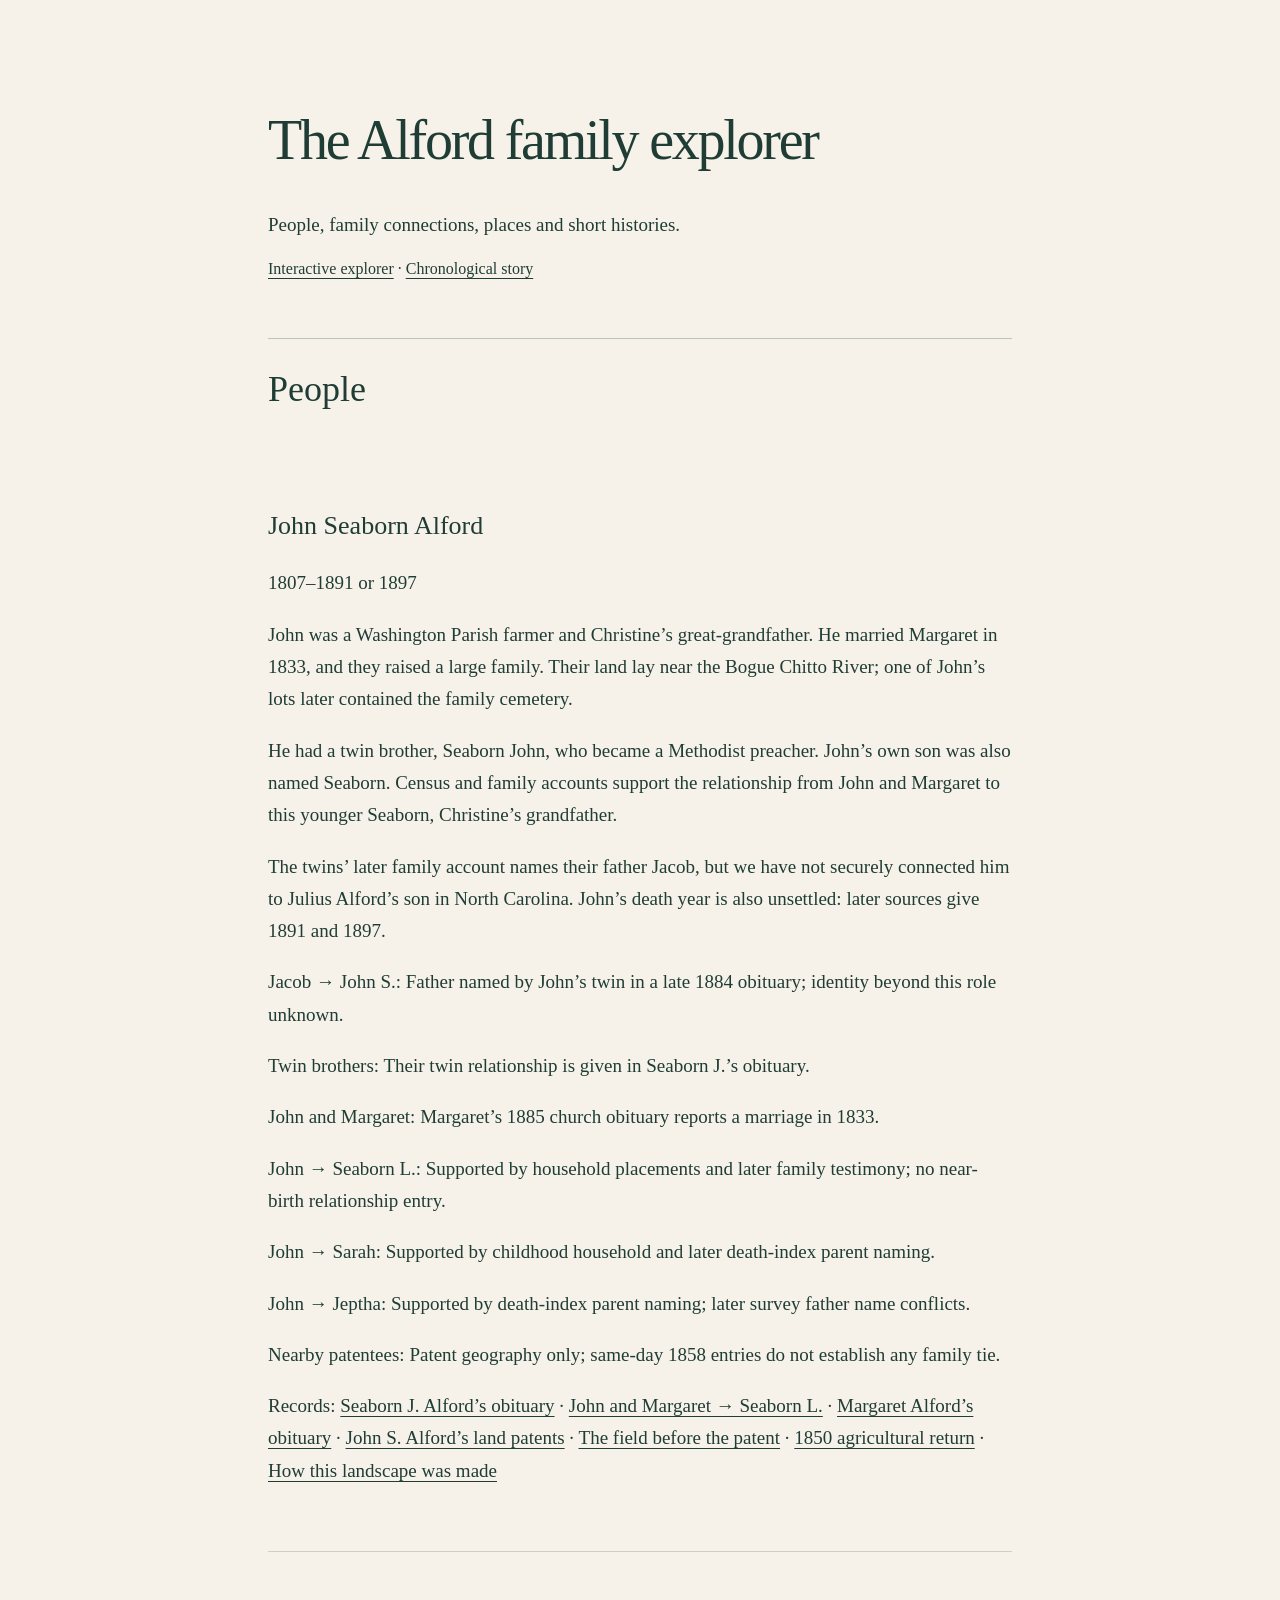
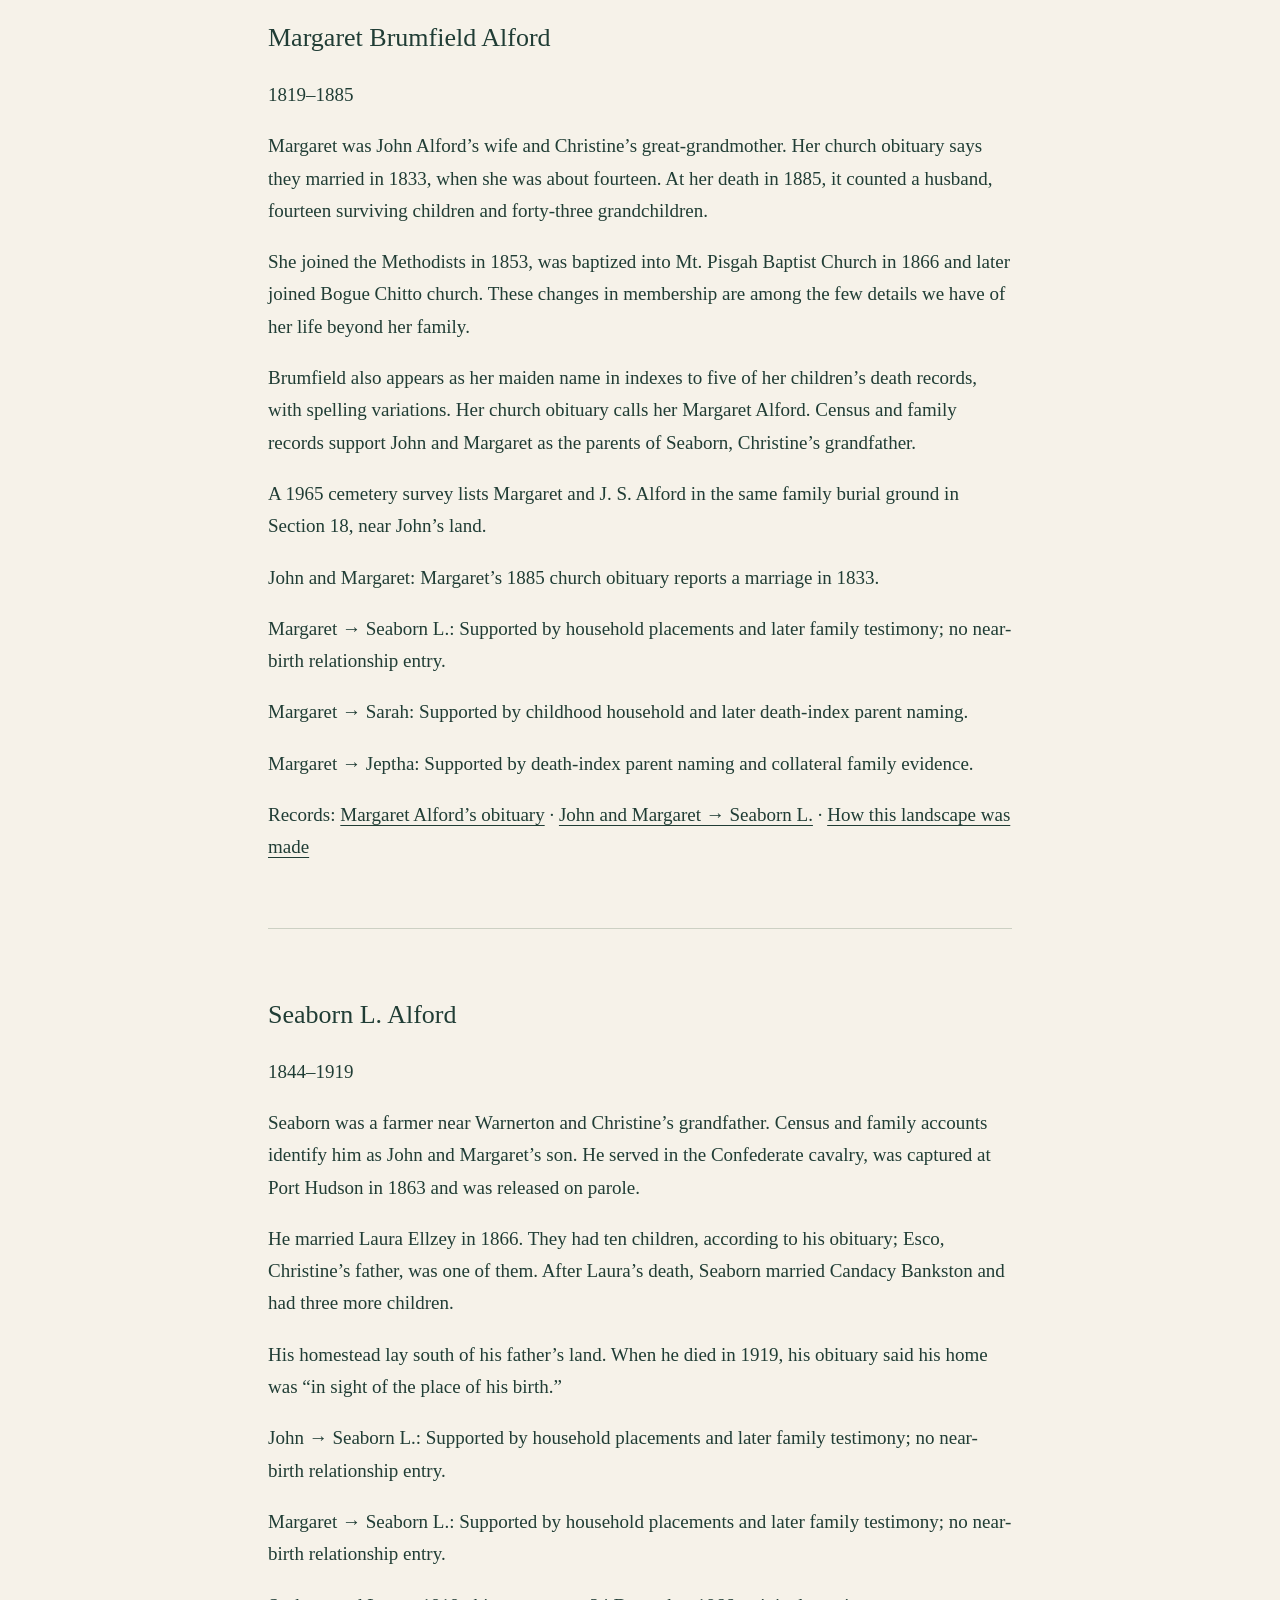
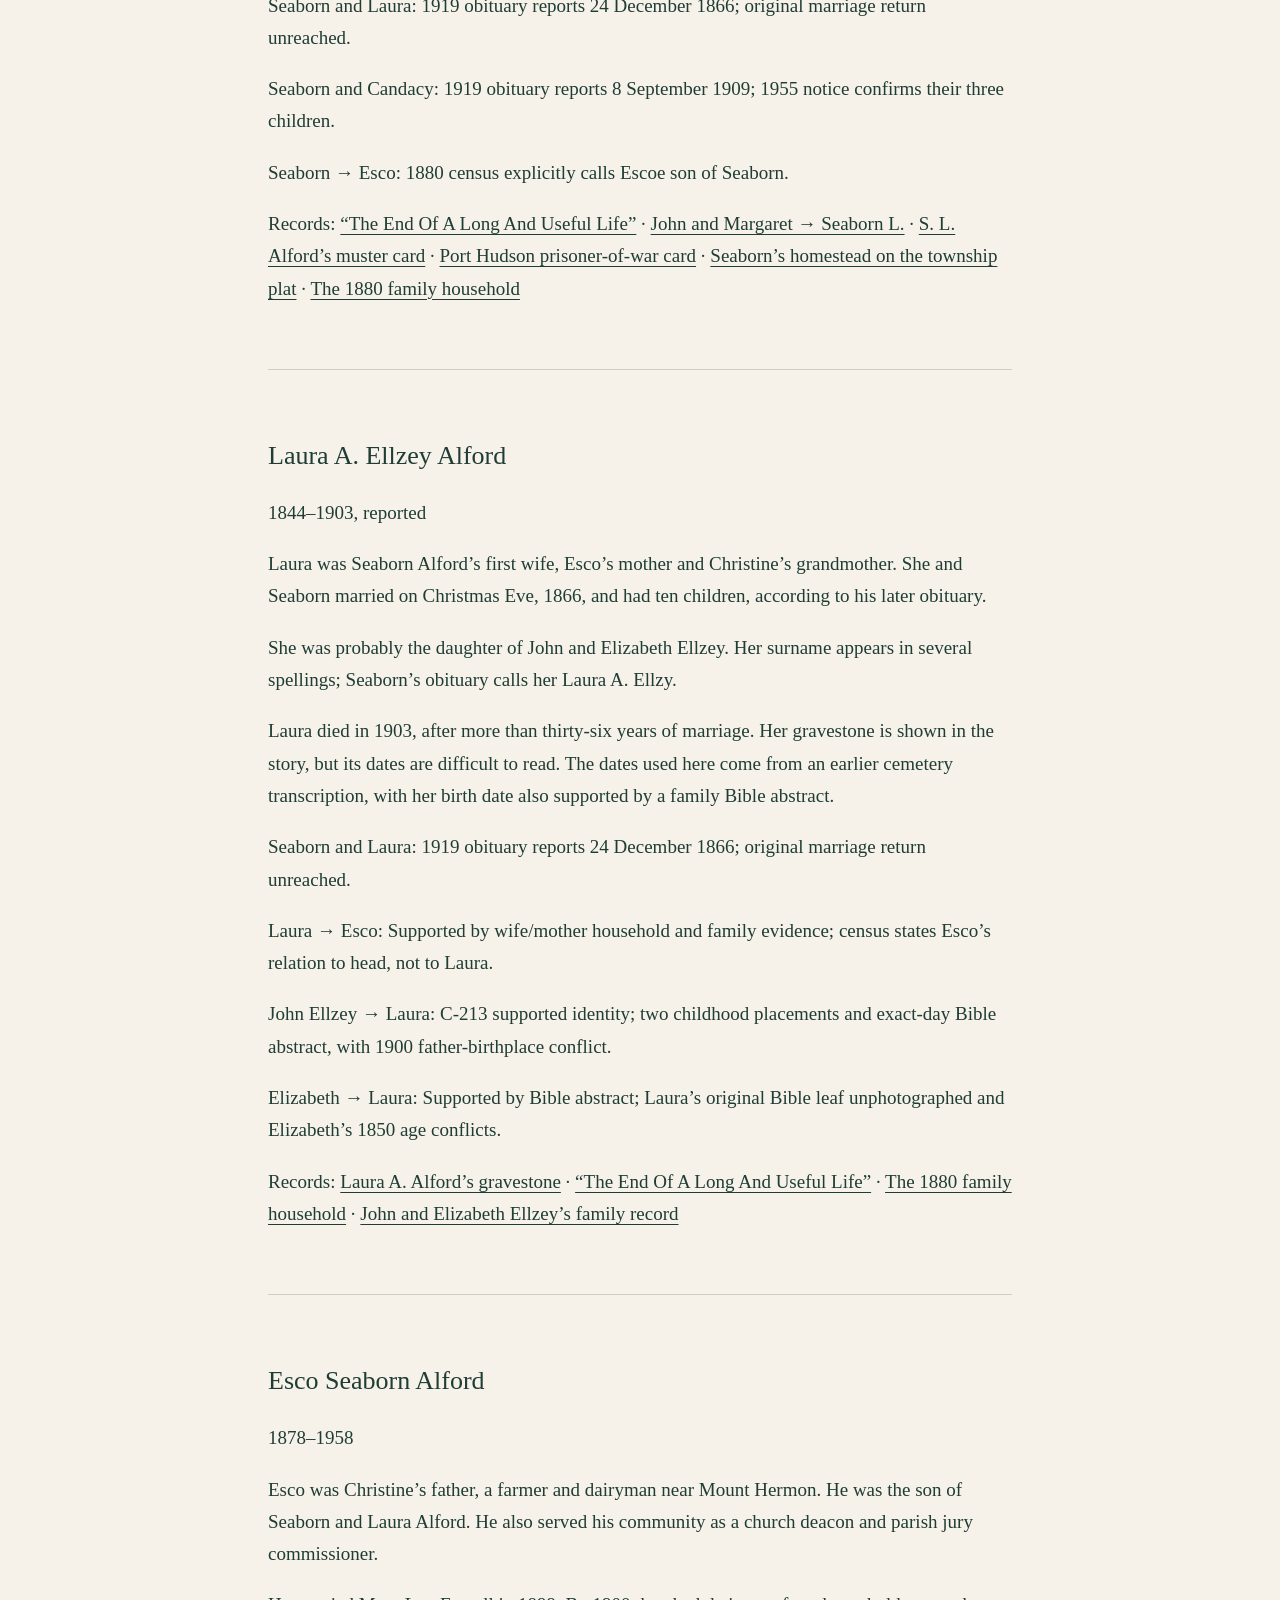
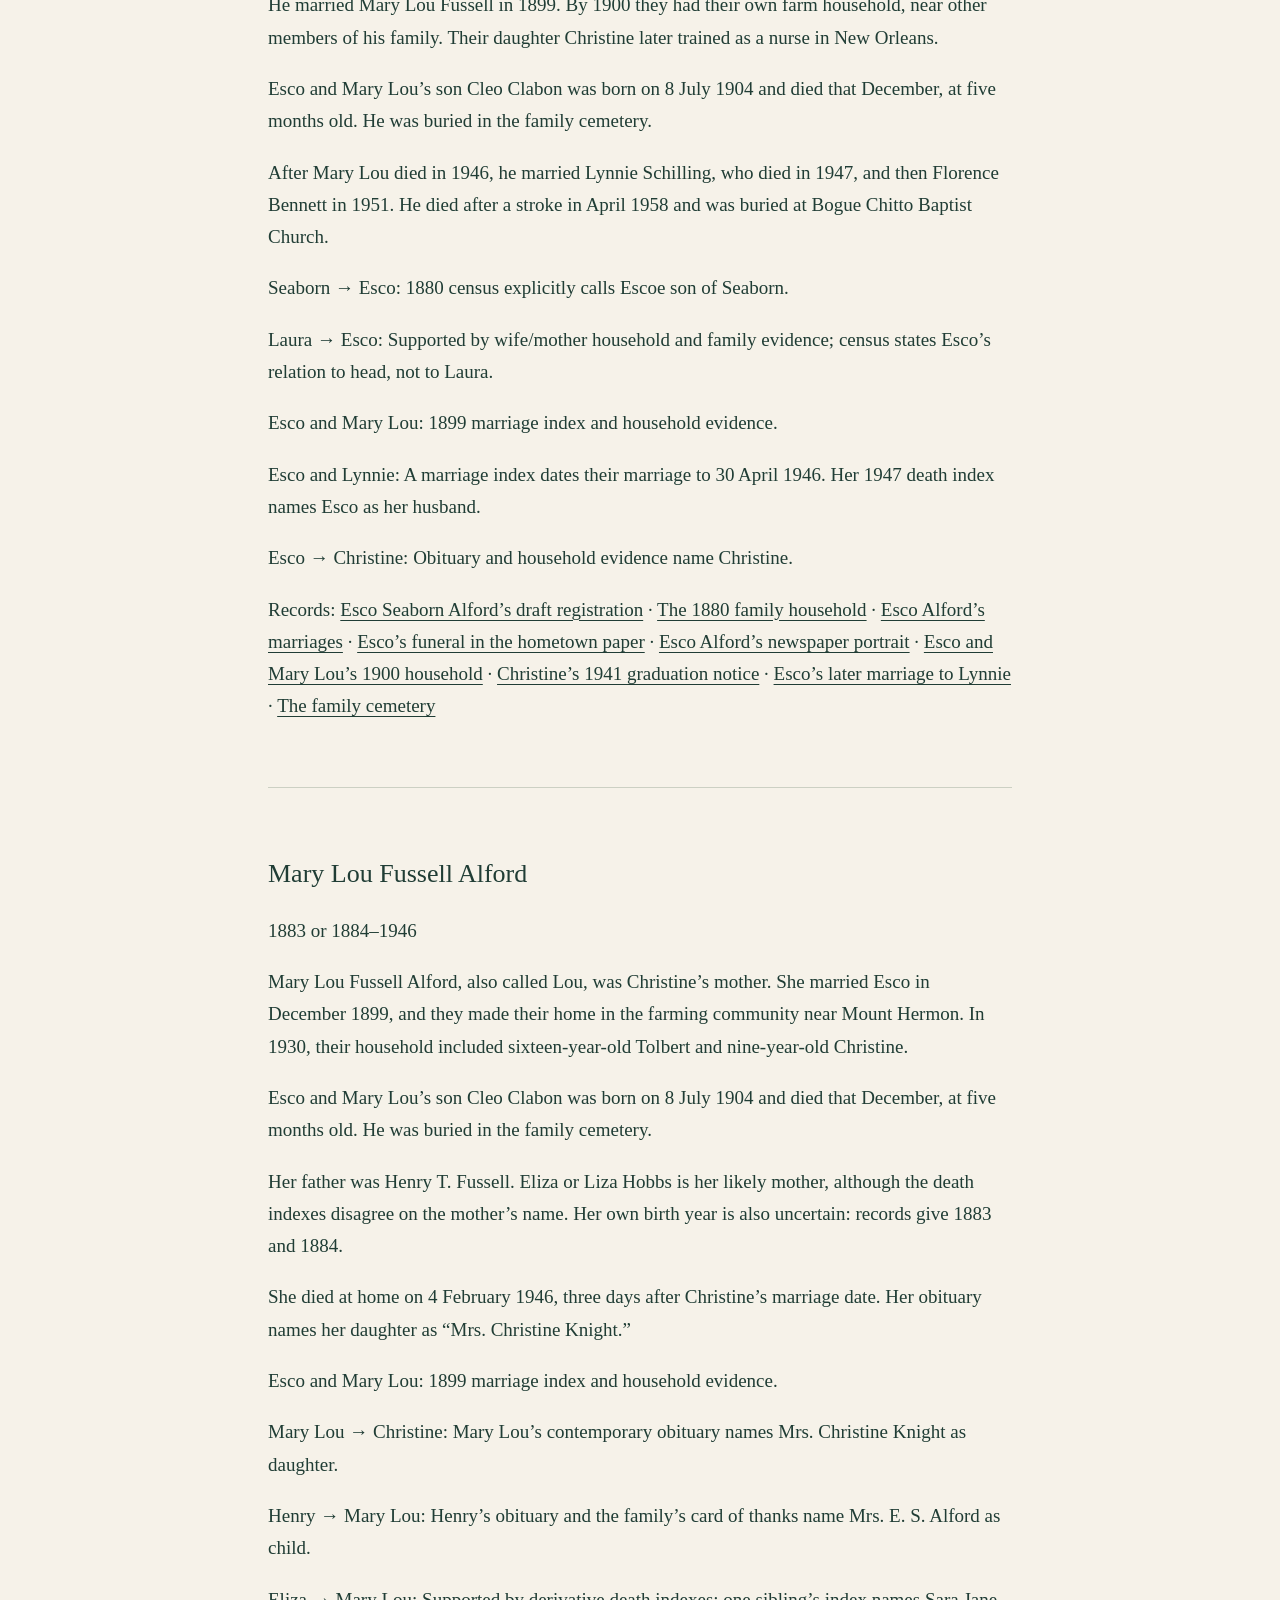
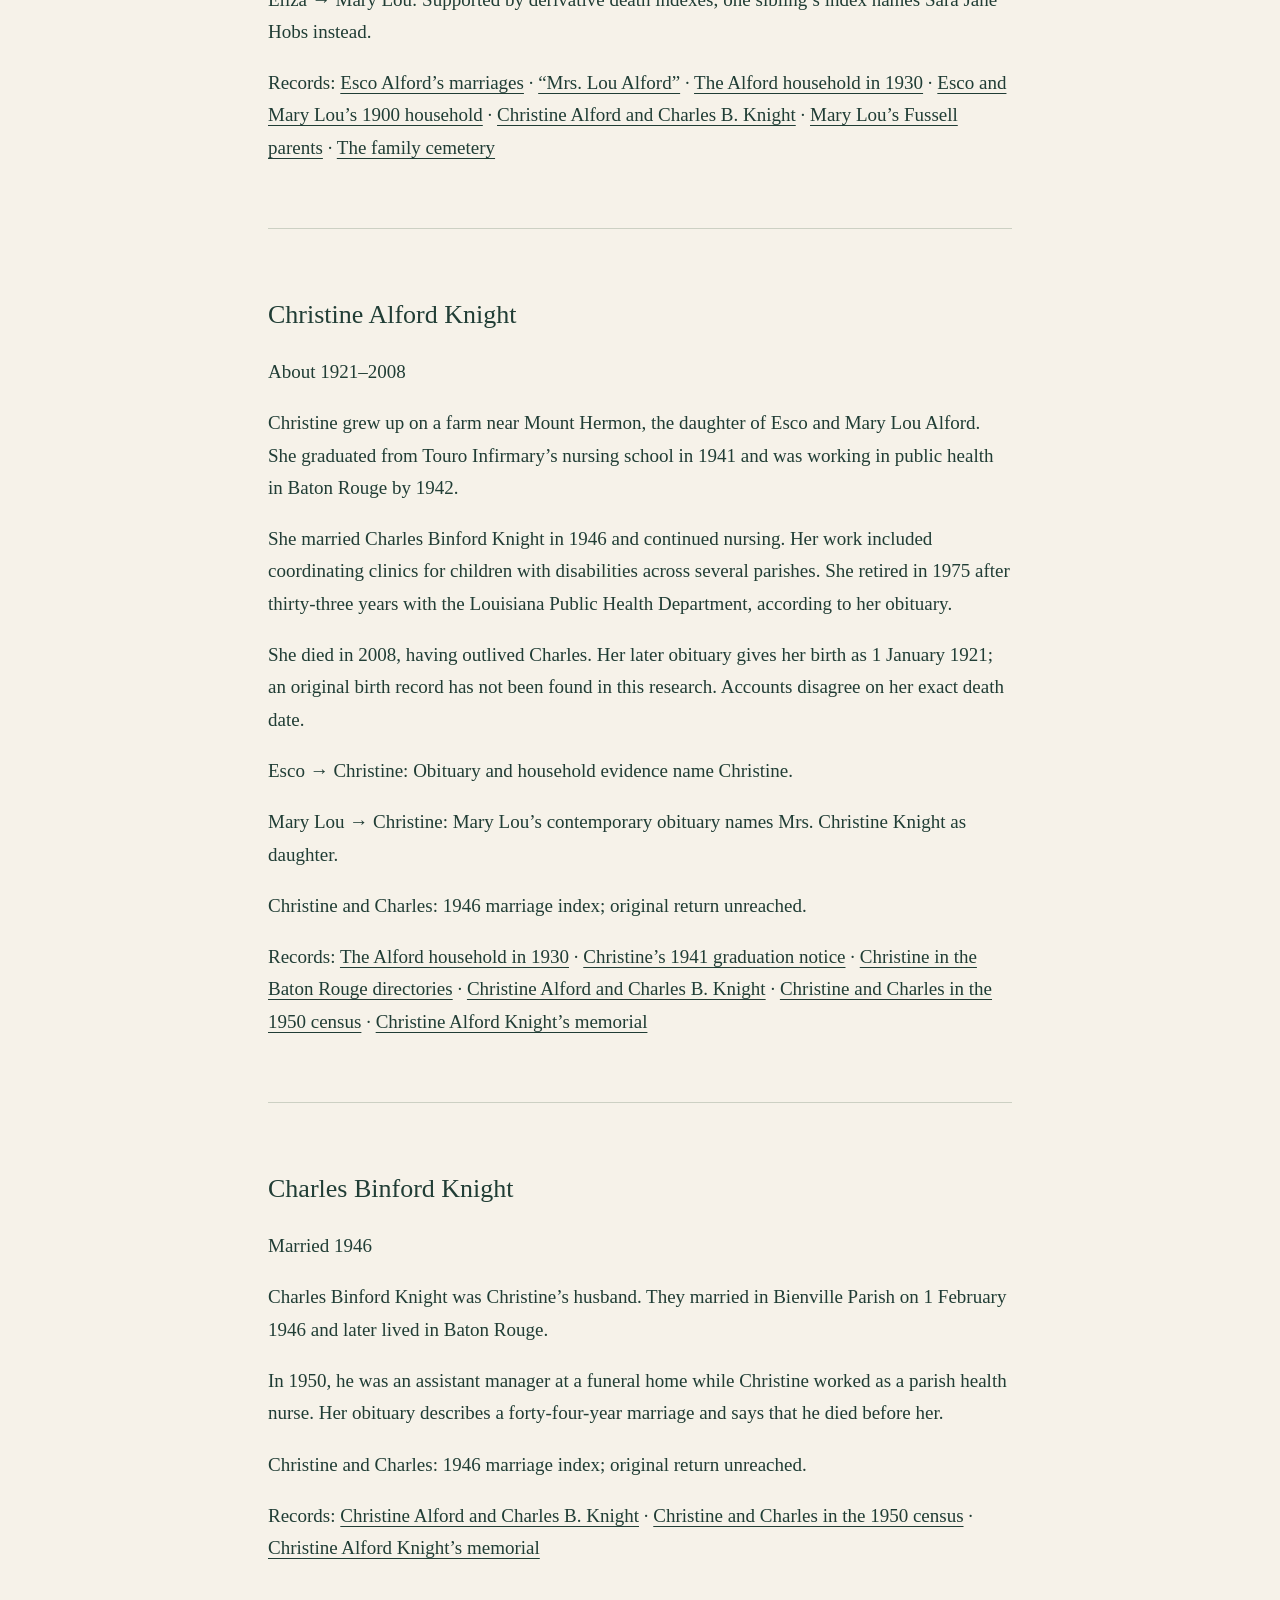
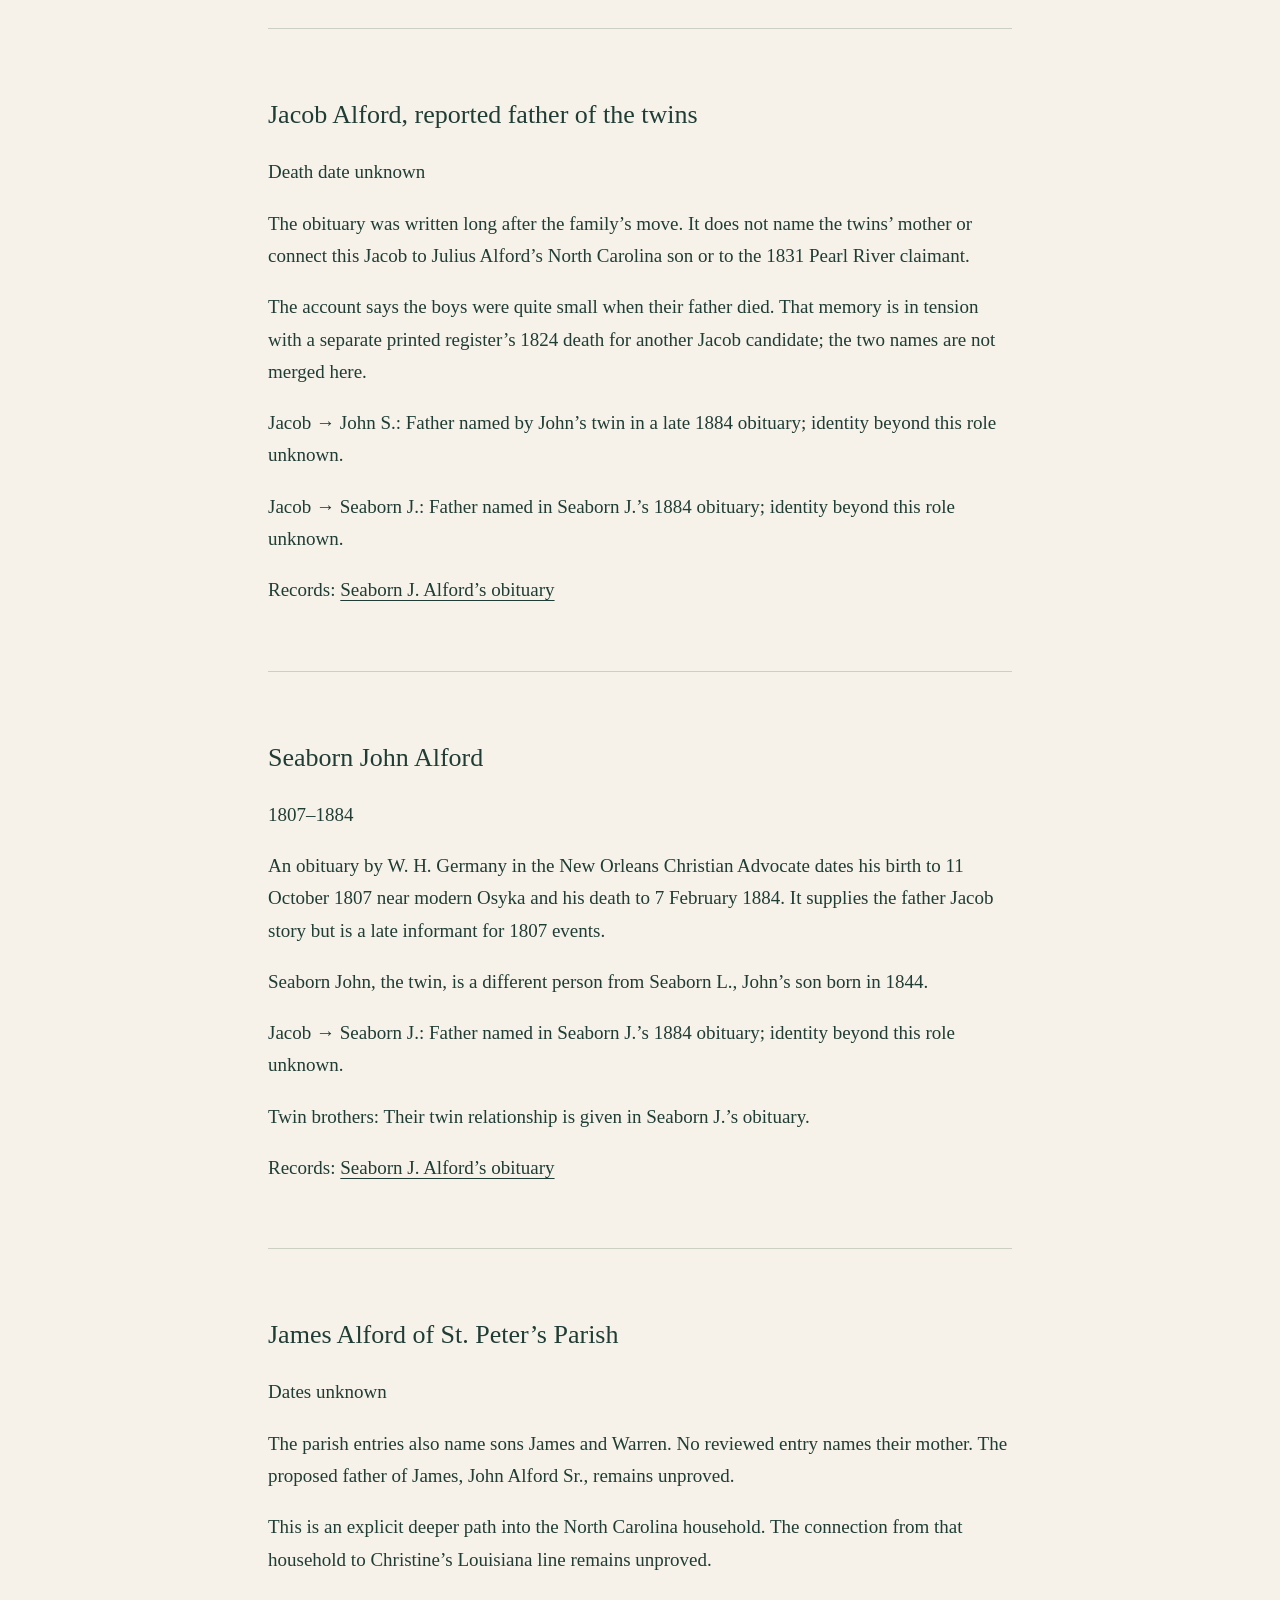
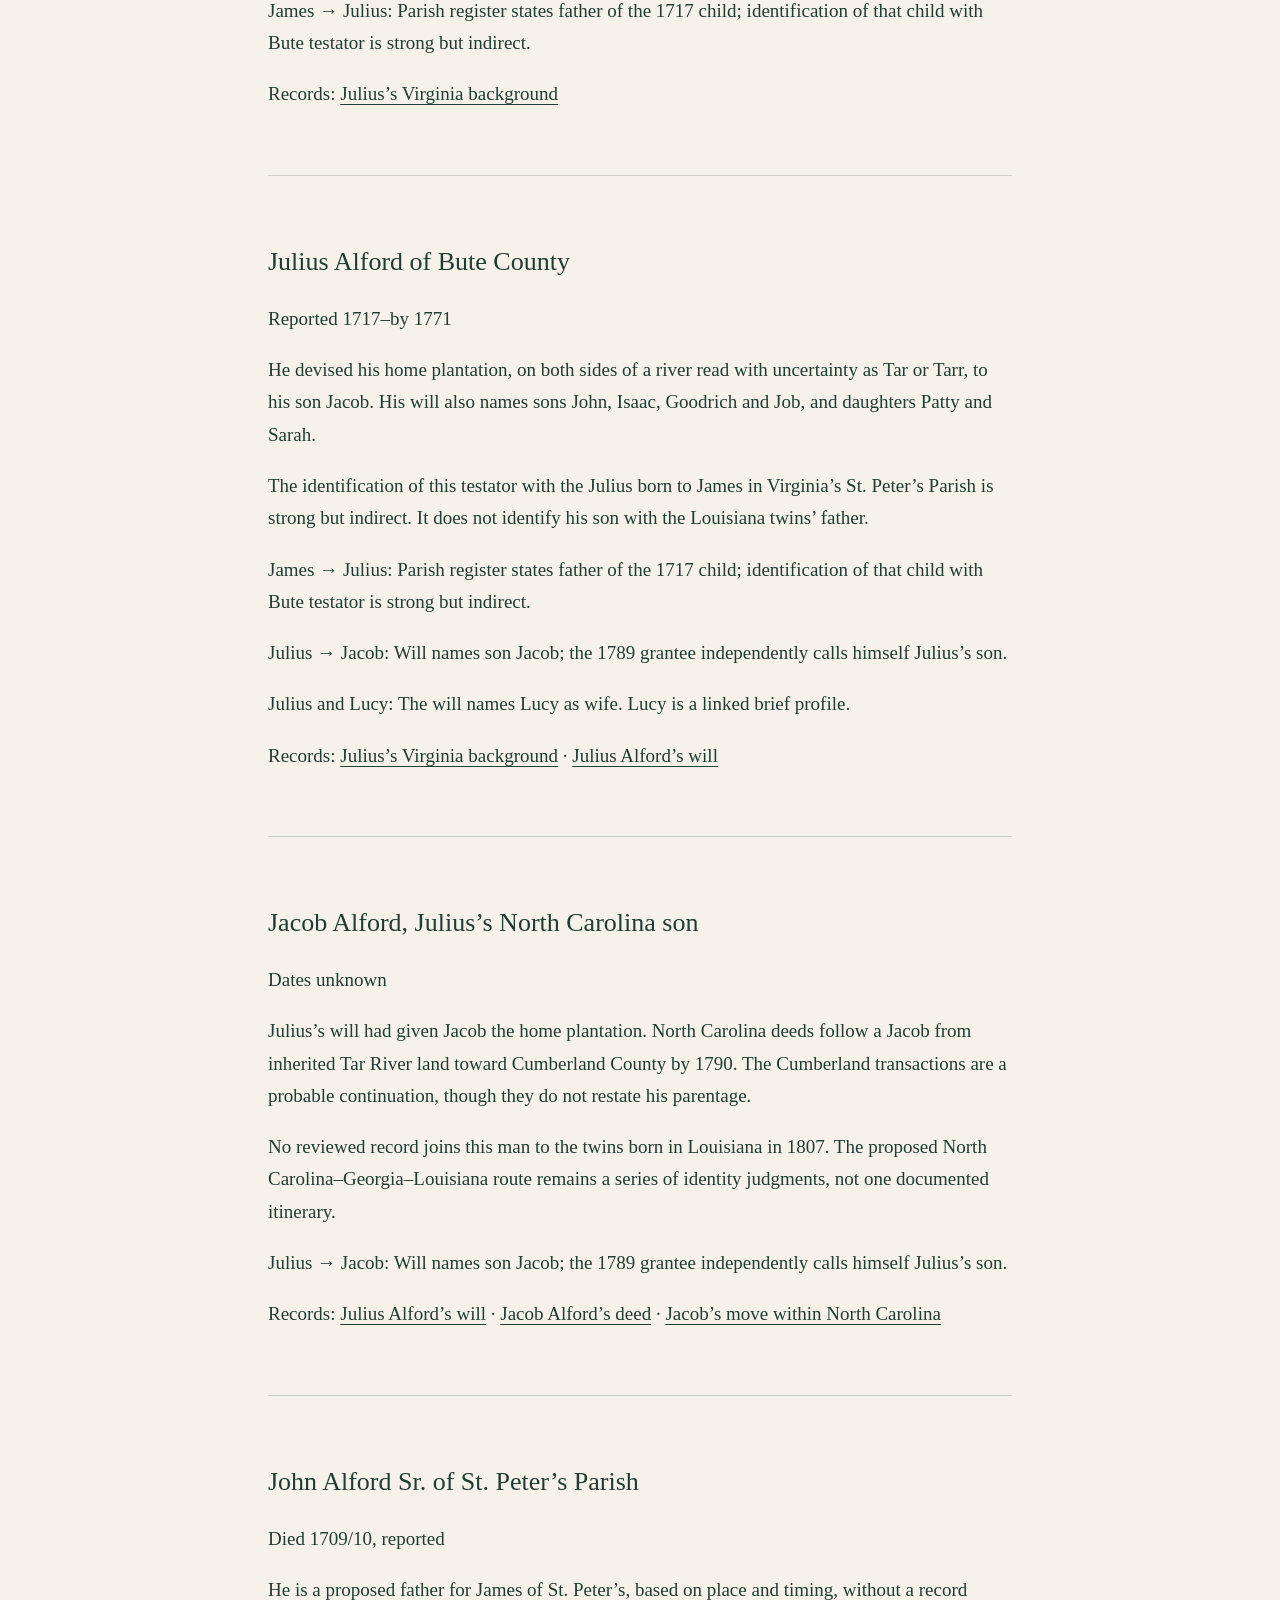
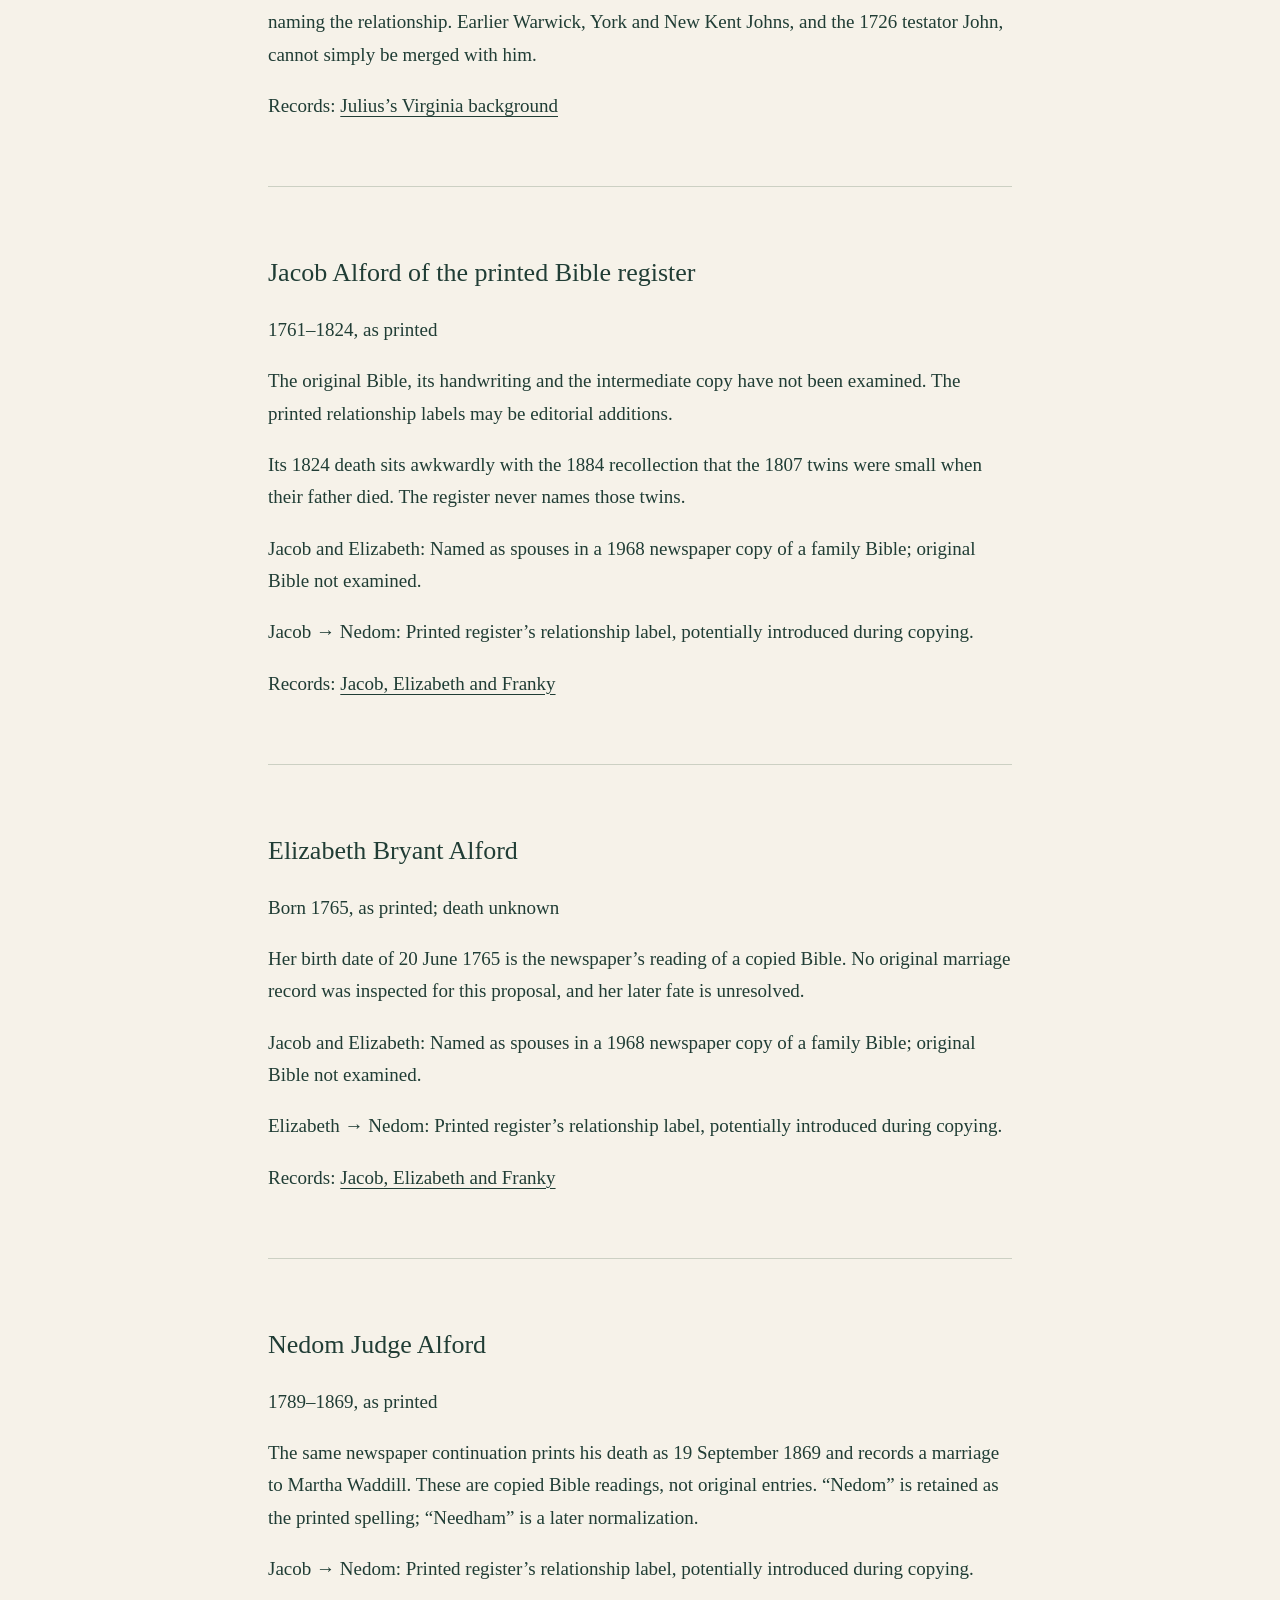
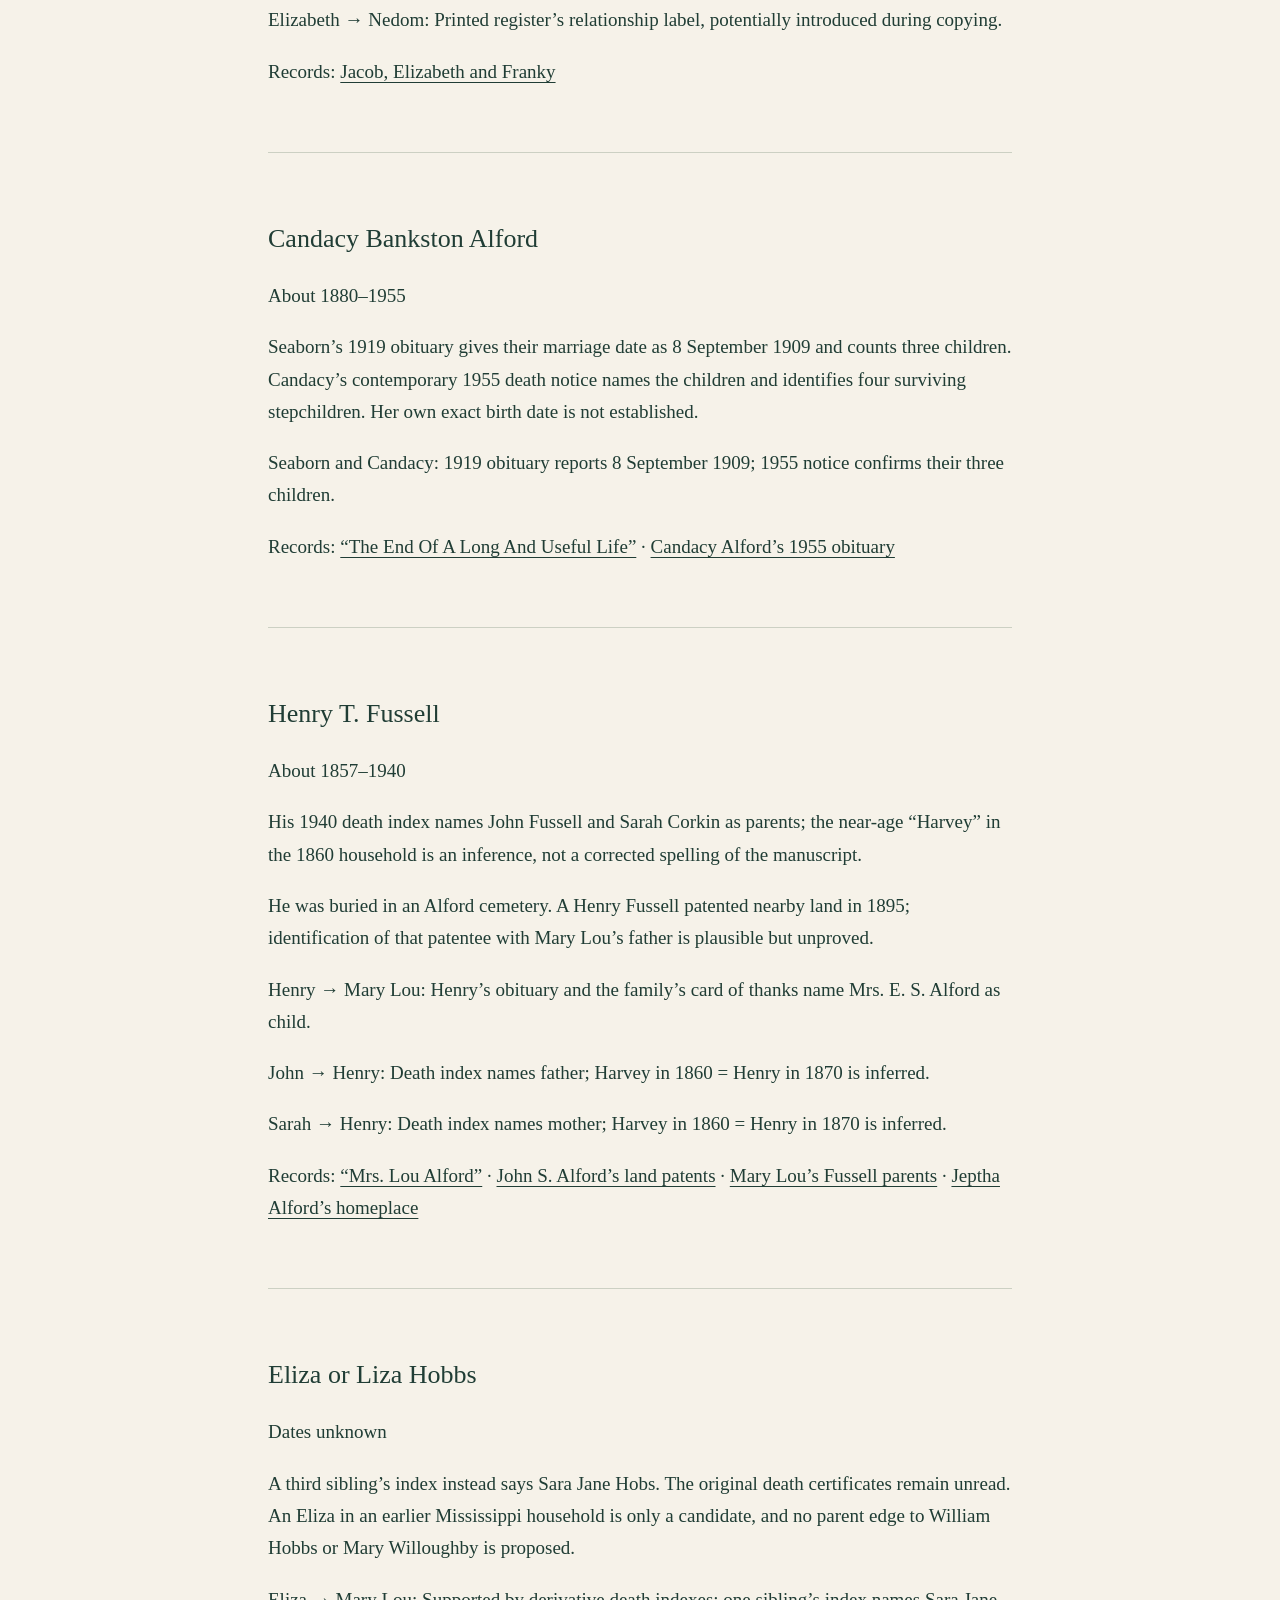
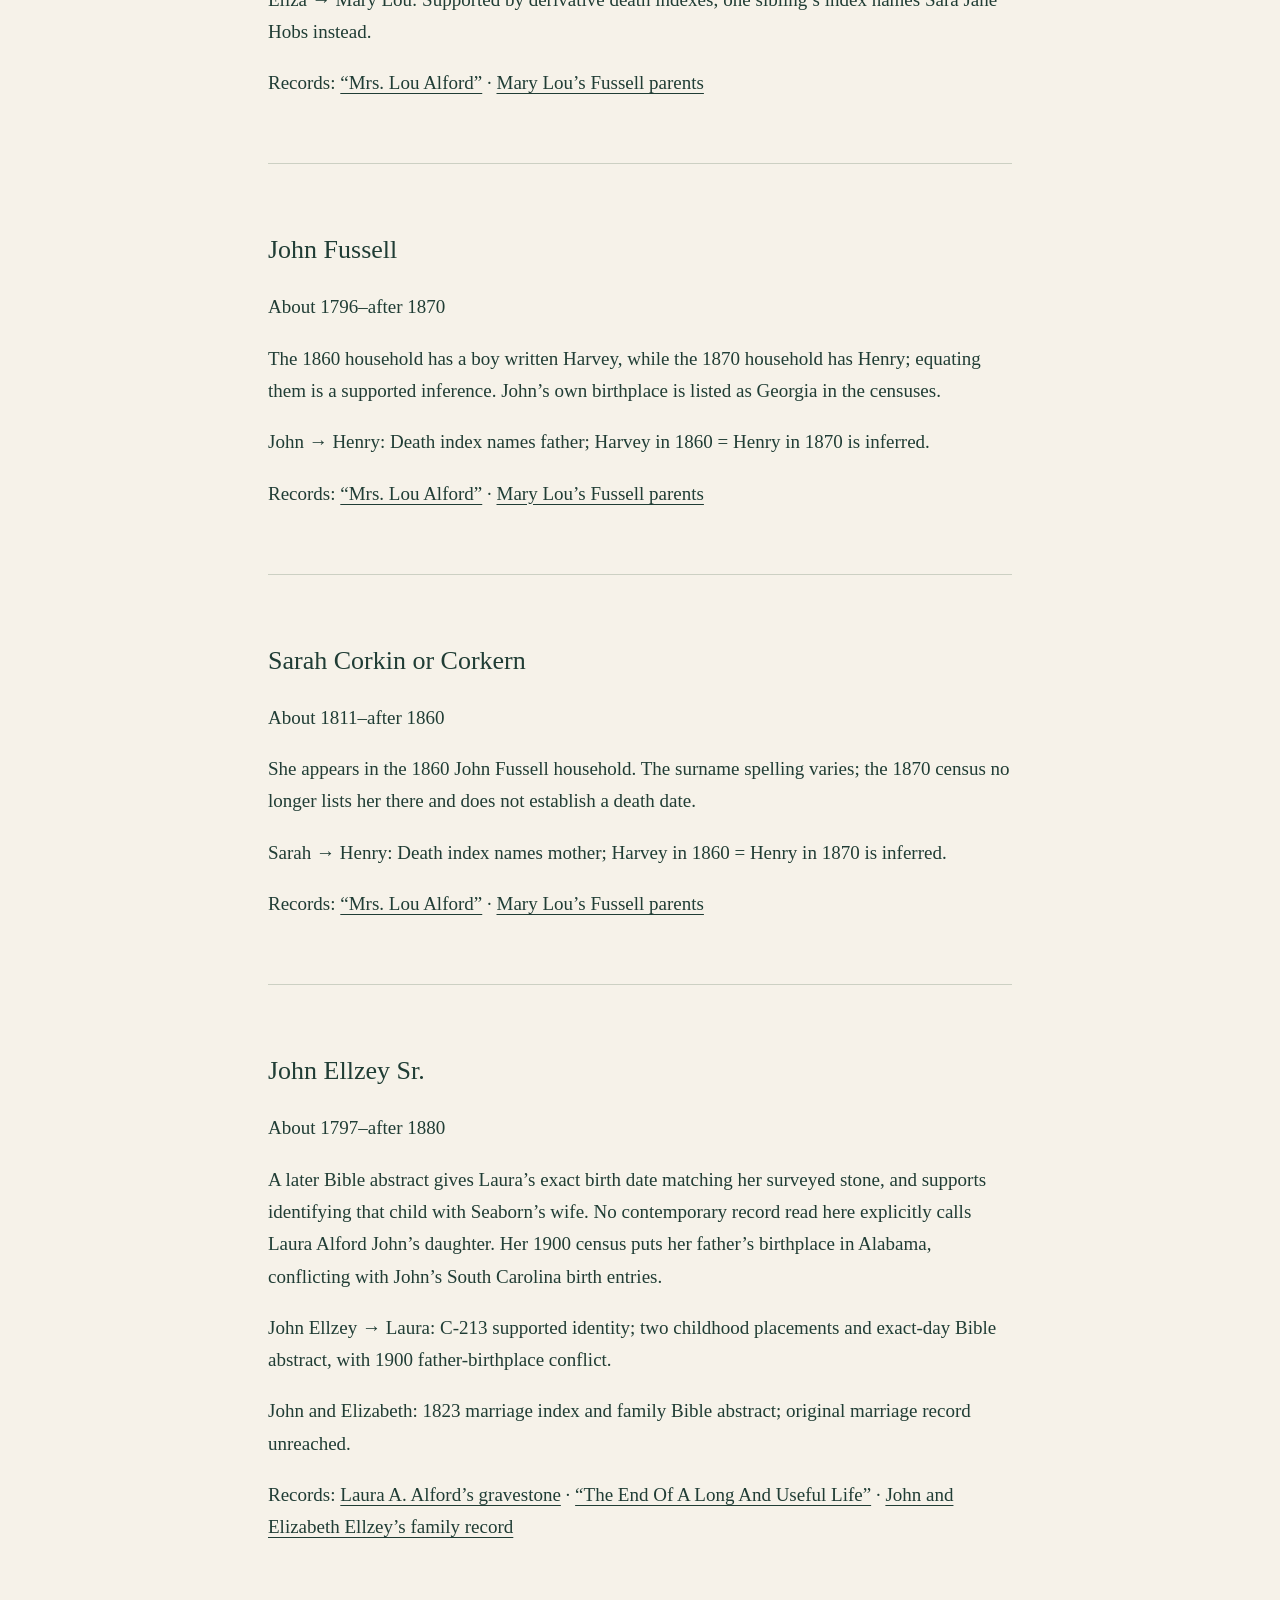
==== commit f7f2642f: "Refocus the story on family lives and organize the record catalog" ====
--- a/explore-reading.html
+++ b/explore-reading.html
@@ -9,7 +9,7 @@
 <p>John → Jeptha: Supported by death-index parent naming; later survey father name conflicts.</p>
 <p>Nearby patentees: Patent geography only; same-day 1858 entries do not establish any family tie.</p>
 <p>Records: <a href="story.html#record-twin">Seaborn J. Alford’s obituary</a> · <a href="story.html#record-parentage">John and Margaret → Seaborn L.</a> · <a href="story.html#record-margaret">Margaret Alford’s obituary</a> · <a href="story.html#record-patents">John S. Alford’s land patents</a> · <a href="story.html#record-field">The field before the patent</a> · <a href="story.html#record-farm">1850 agricultural return</a> · <a href="story.html#record-landscape">How this landscape was made</a></p></article>
-<article id="margaret"><h3>Margaret Brumfield Alford</h3><p>1819–1885</p><p>Margaret was John Alford’s wife and Christine’s great-grandmother. Her church obituary says they married in 1833, when she was about fourteen. At her death in 1885, it counted a husband, fourteen surviving children and forty-three grandchildren.</p><p>She joined the Methodists in 1853, was baptized into Mt. Pisgah Baptist Church in 1866 and later joined Bogue Chitto church. These changes in membership are among the few details we have of her life beyond her family.</p><p>Her maiden name, Brumfield, comes from later family compilations; the church obituary calls her Margaret Alford. Census and family records support John and Margaret as the parents of Seaborn, Christine’s grandfather.</p><p>A 1965 cemetery survey lists Margaret beside J. S. Alford in the family burial ground in Section 18, near John’s land.</p>
+<article id="margaret"><h3>Margaret Brumfield Alford</h3><p>1819–1885</p><p>Margaret was John Alford’s wife and Christine’s great-grandmother. Her church obituary says they married in 1833, when she was about fourteen. At her death in 1885, it counted a husband, fourteen surviving children and forty-three grandchildren.</p><p>She joined the Methodists in 1853, was baptized into Mt. Pisgah Baptist Church in 1866 and later joined Bogue Chitto church. These changes in membership are among the few details we have of her life beyond her family.</p><p>Brumfield also appears as her maiden name in indexes to five of her children’s death records, with spelling variations. Her church obituary calls her Margaret Alford. Census and family records support John and Margaret as the parents of Seaborn, Christine’s grandfather.</p><p>A 1965 cemetery survey lists Margaret and J. S. Alford in the same family burial ground in Section 18, near John’s land.</p>
 <p>John and Margaret: Margaret’s 1885 church obituary reports a marriage in 1833.</p>
 <p>Margaret → Seaborn L.: Supported by household placements and later family testimony; no near-birth relationship entry.</p>
 <p>Margaret → Sarah: Supported by childhood household and later death-index parent naming.</p>
@@ -28,19 +28,19 @@
 <p>John Ellzey → Laura: C-213 supported identity; two childhood placements and exact-day Bible abstract, with 1900 father-birthplace conflict.</p>
 <p>Elizabeth → Laura: Supported by Bible abstract; Laura’s original Bible leaf unphotographed and Elizabeth’s 1850 age conflicts.</p>
 <p>Records: <a href="story.html#record-laura">Laura A. Alford’s gravestone</a> · <a href="story.html#record-seabornObit">“The End Of A Long And Useful Life”</a> · <a href="story.html#record-escoParentage">The 1880 family household</a> · <a href="story.html#record-ellzeyBible">John and Elizabeth Ellzey’s family record</a></p></article>
-<article id="esco"><h3>Esco Seaborn Alford</h3><p>1878–1958</p><p>Esco was Christine’s father, a farmer and dairyman near Mount Hermon. He was the son of Seaborn and Laura Alford. He also served his community as a church deacon and parish jury commissioner.</p><p>He married Mary Lou Fussell in 1899. By 1900 they had their own farm household, near other members of his family. Their daughter Christine later trained as a nurse in New Orleans.</p><p>After Mary Lou died in 1946, he married Lynnie Schilling, who died in 1947, and then Florence Bennett in 1951. He died after a stroke in April 1958 and was buried at Bogue Chitto Baptist Church.</p>
+<article id="esco"><h3>Esco Seaborn Alford</h3><p>1878–1958</p><p>Esco was Christine’s father, a farmer and dairyman near Mount Hermon. He was the son of Seaborn and Laura Alford. He also served his community as a church deacon and parish jury commissioner.</p><p>He married Mary Lou Fussell in 1899. By 1900 they had their own farm household, near other members of his family. Their daughter Christine later trained as a nurse in New Orleans.</p><p>Esco and Mary Lou’s son Cleo Clabon was born on 8 July 1904 and died that December, at five months old. He was buried in the family cemetery.</p><p>After Mary Lou died in 1946, he married Lynnie Schilling, who died in 1947, and then Florence Bennett in 1951. He died after a stroke in April 1958 and was buried at Bogue Chitto Baptist Church.</p>
 <p>Seaborn → Esco: 1880 census explicitly calls Escoe son of Seaborn.</p>
 <p>Laura → Esco: Supported by wife/mother household and family evidence; census states Esco’s relation to head, not to Laura.</p>
 <p>Esco and Mary Lou: 1899 marriage index and household evidence.</p>
-<p>Esco and Lynnie: 1947 death index names her Esco’s wife; marriage date not established.</p>
+<p>Esco and Lynnie: A marriage index dates their marriage to 30 April 1946. Her 1947 death index names Esco as her husband.</p>
 <p>Esco → Christine: Obituary and household evidence name Christine.</p>
-<p>Records: <a href="story.html#record-escoDraft">Esco Seaborn Alford’s draft registration</a> · <a href="story.html#record-escoParentage">The 1880 family household</a> · <a href="story.html#record-escoMarriage">Esco Alford’s marriages</a> · <a href="story.html#record-escoObit">Esco’s funeral in the hometown paper</a> · <a href="story.html#record-escoPortrait">Esco Alford’s newspaper portrait</a> · <a href="story.html#record-census1900">Esco and Mary Lou’s 1900 household</a> · <a href="story.html#record-nursing">Christine’s 1941 graduation notice</a> · <a href="story.html#record-lynnieMarriage">Esco’s later marriage to Lynnie</a></p></article>
-<article id="mary-lou"><h3>Mary Lou Fussell Alford</h3><p>1883 or 1884–1946</p><p>Mary Lou Fussell Alford, also called Lou, was Christine’s mother. She married Esco in December 1899, and they made their home in the farming community near Mount Hermon. In 1930, their household included sixteen-year-old Tolbert and nine-year-old Christine.</p><p>Her father was Henry T. Fussell. Eliza or Liza Hobbs is her likely mother, although the death indexes disagree on the mother’s name. Her own birth year is also uncertain: records give 1883 and 1884.</p><p>She died at home on 4 February 1946, three days after Christine’s marriage date. Her obituary names her daughter as “Mrs. Christine Knight.”</p>
+<p>Records: <a href="story.html#record-escoDraft">Esco Seaborn Alford’s draft registration</a> · <a href="story.html#record-escoParentage">The 1880 family household</a> · <a href="story.html#record-escoMarriage">Esco Alford’s marriages</a> · <a href="story.html#record-escoObit">Esco’s funeral in the hometown paper</a> · <a href="story.html#record-escoPortrait">Esco Alford’s newspaper portrait</a> · <a href="story.html#record-census1900">Esco and Mary Lou’s 1900 household</a> · <a href="story.html#record-nursing">Christine’s 1941 graduation notice</a> · <a href="story.html#record-lynnieMarriage">Esco’s later marriage to Lynnie</a> · <a href="story.html#record-familyCemetery">The family cemetery</a></p></article>
+<article id="mary-lou"><h3>Mary Lou Fussell Alford</h3><p>1883 or 1884–1946</p><p>Mary Lou Fussell Alford, also called Lou, was Christine’s mother. She married Esco in December 1899, and they made their home in the farming community near Mount Hermon. In 1930, their household included sixteen-year-old Tolbert and nine-year-old Christine.</p><p>Esco and Mary Lou’s son Cleo Clabon was born on 8 July 1904 and died that December, at five months old. He was buried in the family cemetery.</p><p>Her father was Henry T. Fussell. Eliza or Liza Hobbs is her likely mother, although the death indexes disagree on the mother’s name. Her own birth year is also uncertain: records give 1883 and 1884.</p><p>She died at home on 4 February 1946, three days after Christine’s marriage date. Her obituary names her daughter as “Mrs. Christine Knight.”</p>
 <p>Esco and Mary Lou: 1899 marriage index and household evidence.</p>
 <p>Mary Lou → Christine: Mary Lou’s contemporary obituary names Mrs. Christine Knight as daughter.</p>
 <p>Henry → Mary Lou: Henry’s obituary and the family’s card of thanks name Mrs. E. S. Alford as child.</p>
 <p>Eliza → Mary Lou: Supported by derivative death indexes; one sibling’s index names Sara Jane Hobs instead.</p>
-<p>Records: <a href="story.html#record-escoMarriage">Esco Alford’s marriages</a> · <a href="story.html#record-maryObit">“Mrs. Lou Alford”</a> · <a href="story.html#record-census1930">The Alford household in 1930</a> · <a href="story.html#record-census1900">Esco and Mary Lou’s 1900 household</a> · <a href="story.html#record-marriage">Christine Alford and Charles B. Knight</a> · <a href="story.html#record-fussellFamily">Mary Lou’s Fussell parents</a></p></article>
+<p>Records: <a href="story.html#record-escoMarriage">Esco Alford’s marriages</a> · <a href="story.html#record-maryObit">“Mrs. Lou Alford”</a> · <a href="story.html#record-census1930">The Alford household in 1930</a> · <a href="story.html#record-census1900">Esco and Mary Lou’s 1900 household</a> · <a href="story.html#record-marriage">Christine Alford and Charles B. Knight</a> · <a href="story.html#record-fussellFamily">Mary Lou’s Fussell parents</a> · <a href="story.html#record-familyCemetery">The family cemetery</a></p></article>
 <article id="christine"><h3>Christine Alford Knight</h3><p>About 1921–2008</p><p>Christine grew up on a farm near Mount Hermon, the daughter of Esco and Mary Lou Alford. She graduated from Touro Infirmary’s nursing school in 1941 and was working in public health in Baton Rouge by 1942.</p><p>She married Charles Binford Knight in 1946 and continued nursing. Her work included coordinating clinics for children with disabilities across several parishes. She retired in 1975 after thirty-three years with the Louisiana Public Health Department, according to her obituary.</p><p>She died in 2008, having outlived Charles. Her later obituary gives her birth as 1 January 1921; an original birth record has not been found in this research. Accounts disagree on her exact death date.</p>
 <p>Esco → Christine: Obituary and household evidence name Christine.</p>
 <p>Mary Lou → Christine: Mary Lou’s contemporary obituary names Mrs. Christine Knight as daughter.</p>
@@ -118,7 +118,7 @@
 <p>Brother and sister: Jeptha’s sworn 1929 affidavit and a contemporary death notice state sibling relationship.</p>
 <p>Records: <a href="story.html#record-patents">John S. Alford’s land patents</a> · <a href="story.html#record-parentage">John and Margaret → Seaborn L.</a> · <a href="story.html#record-jepthaObit">Jeptha Alford’s homeplace</a></p></article>
 <article id="lynnie-schilling"><h3>Lynnie Schilling Simmons Alford</h3><p>About 1879–1947</p><p>The index names parents Esco Schillings and Elizabeth Ellzey. Linking her mother to Laura’s sister Eveline is a plausible family reconstruction, not a proven first-cousin relationship to Esco. Lynnie died in October 1947.</p>
-<p>Esco and Lynnie: 1947 death index names her Esco’s wife; marriage date not established.</p>
+<p>Esco and Lynnie: A marriage index dates their marriage to 30 April 1946. Her 1947 death index names Esco as her husband.</p>
 <p>Records: <a href="story.html#record-escoObit">Esco’s funeral in the hometown paper</a> · <a href="story.html#record-lynnieMarriage">Esco’s later marriage to Lynnie</a></p></article>
 <article id="barksdale-brumfield"><h3>Barksdale W. Brumfield</h3><p>Dates unknown</p><p>His surname alone does not establish kinship with Margaret Brumfield. He is a land neighbour and map label, not an ancestor in this presentation tree.</p>
 <p>Nearby patentees: Patent geography only; same-day 1858 entries do not establish any family tie.</p>
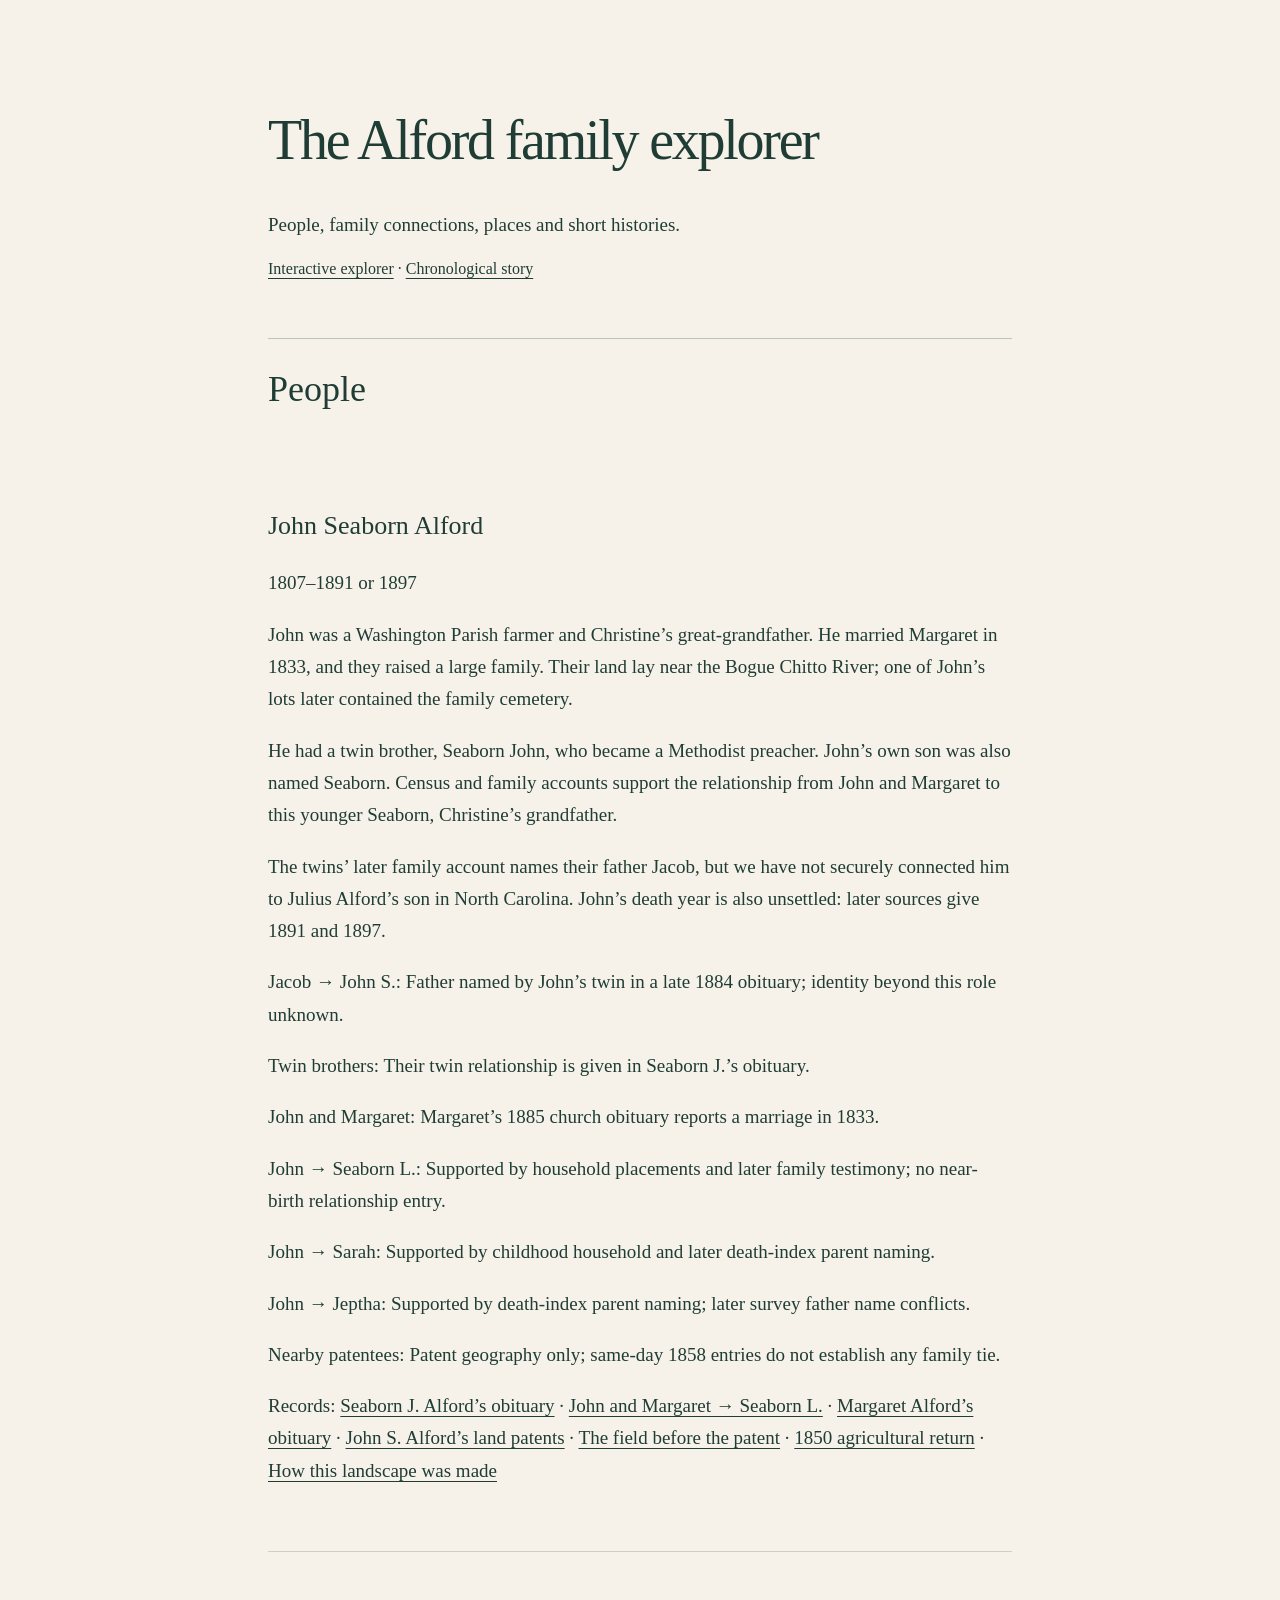
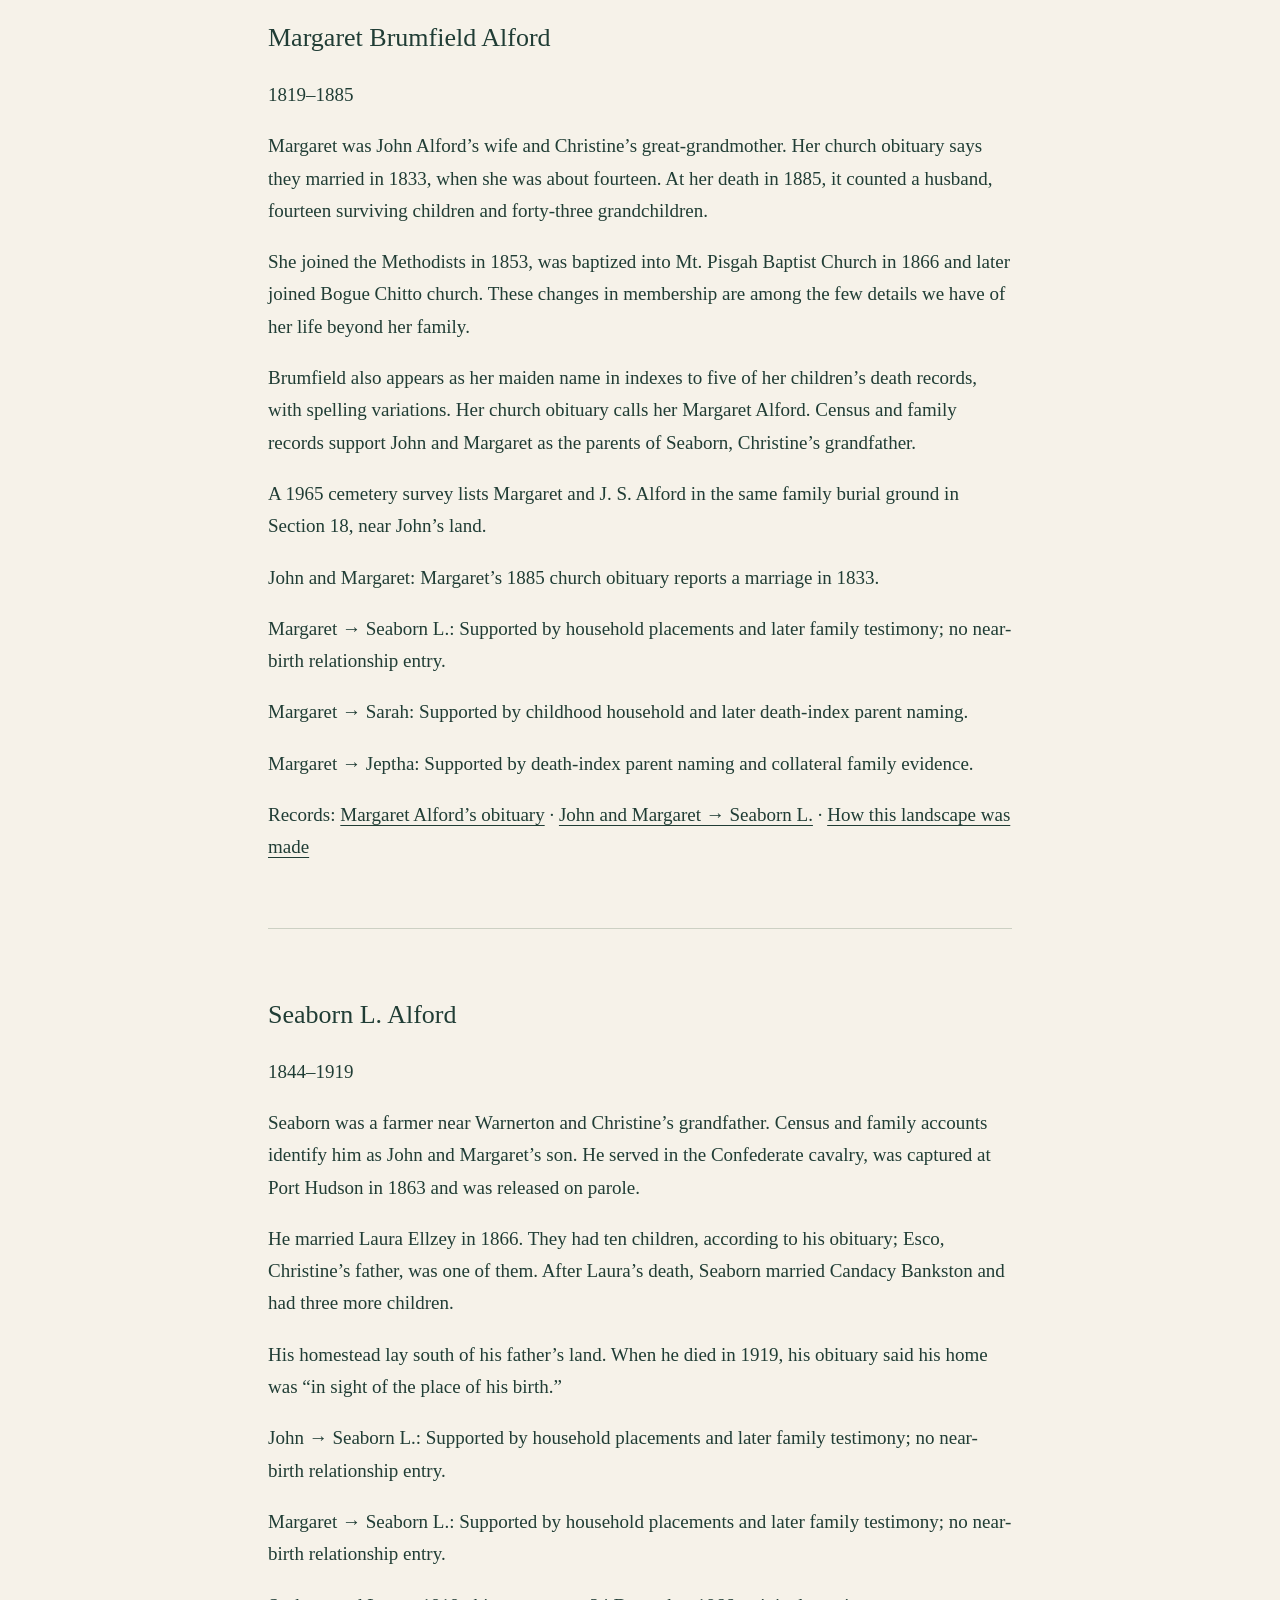
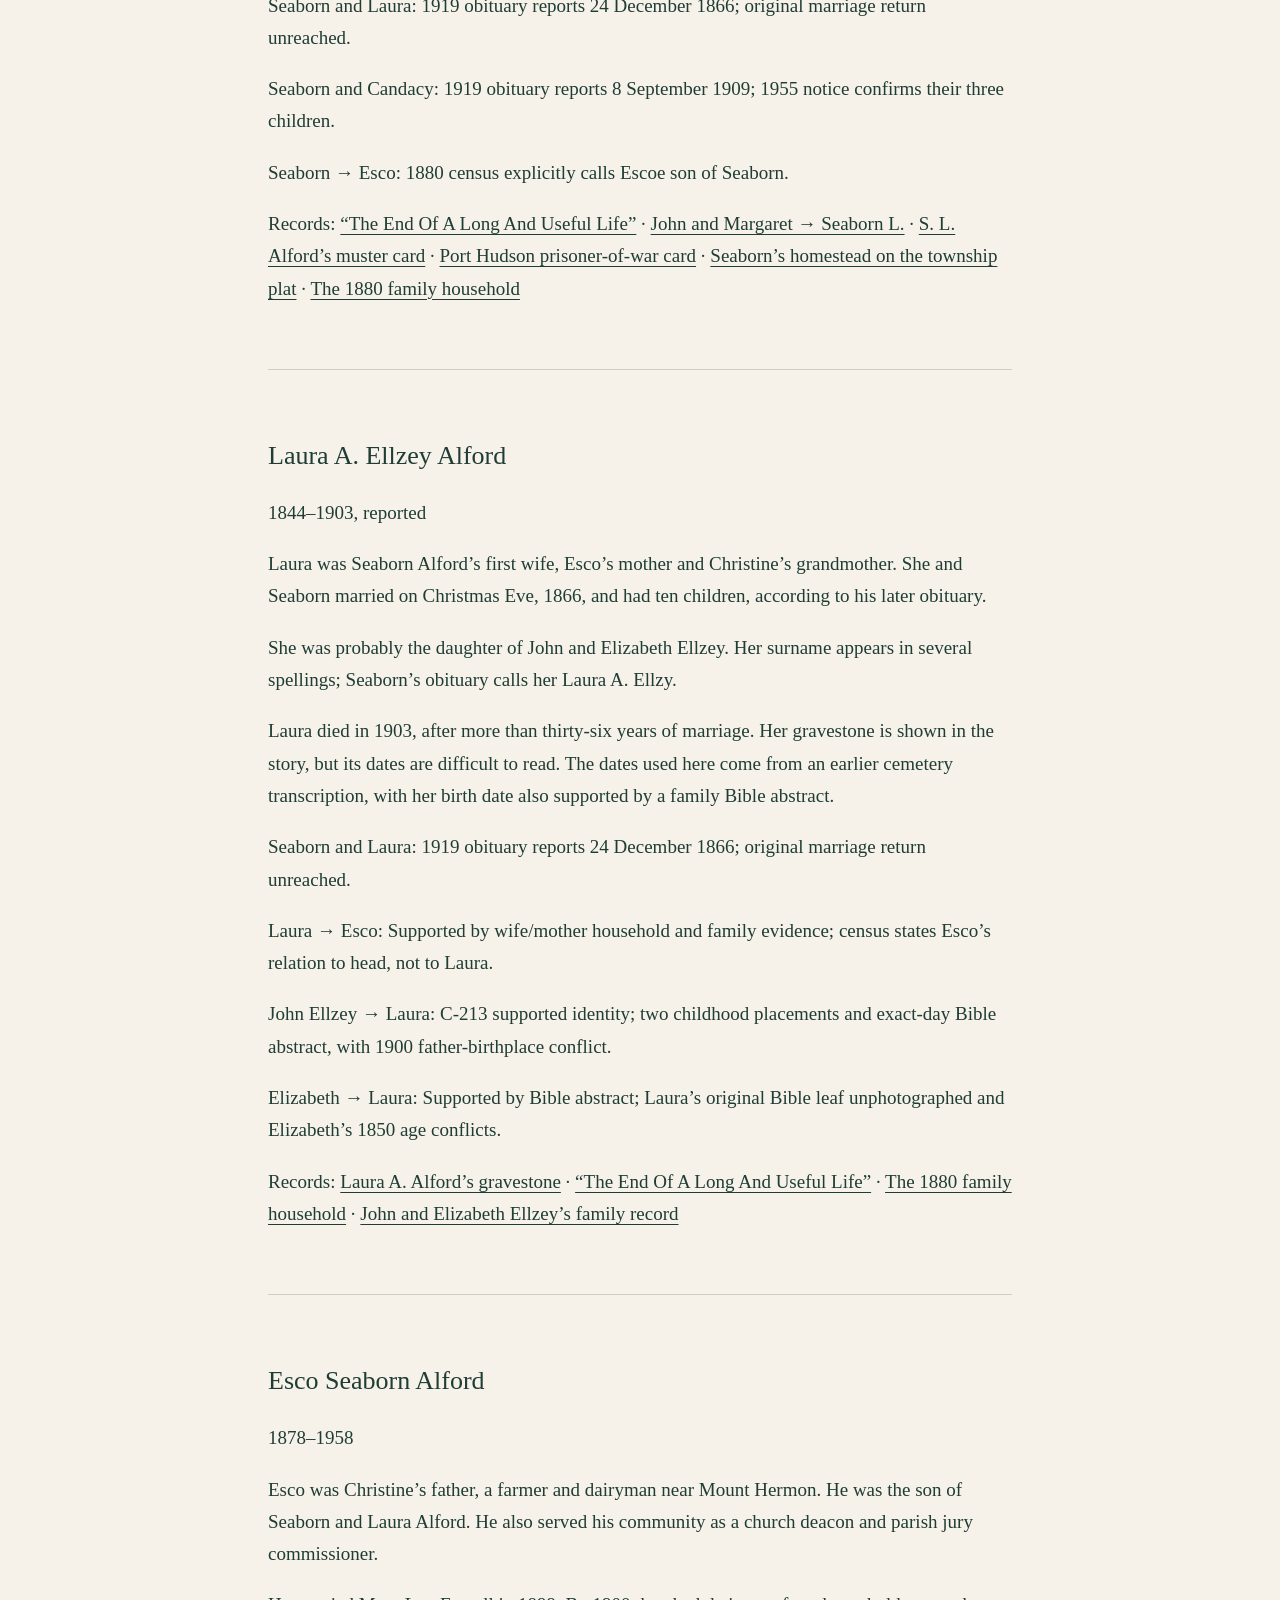
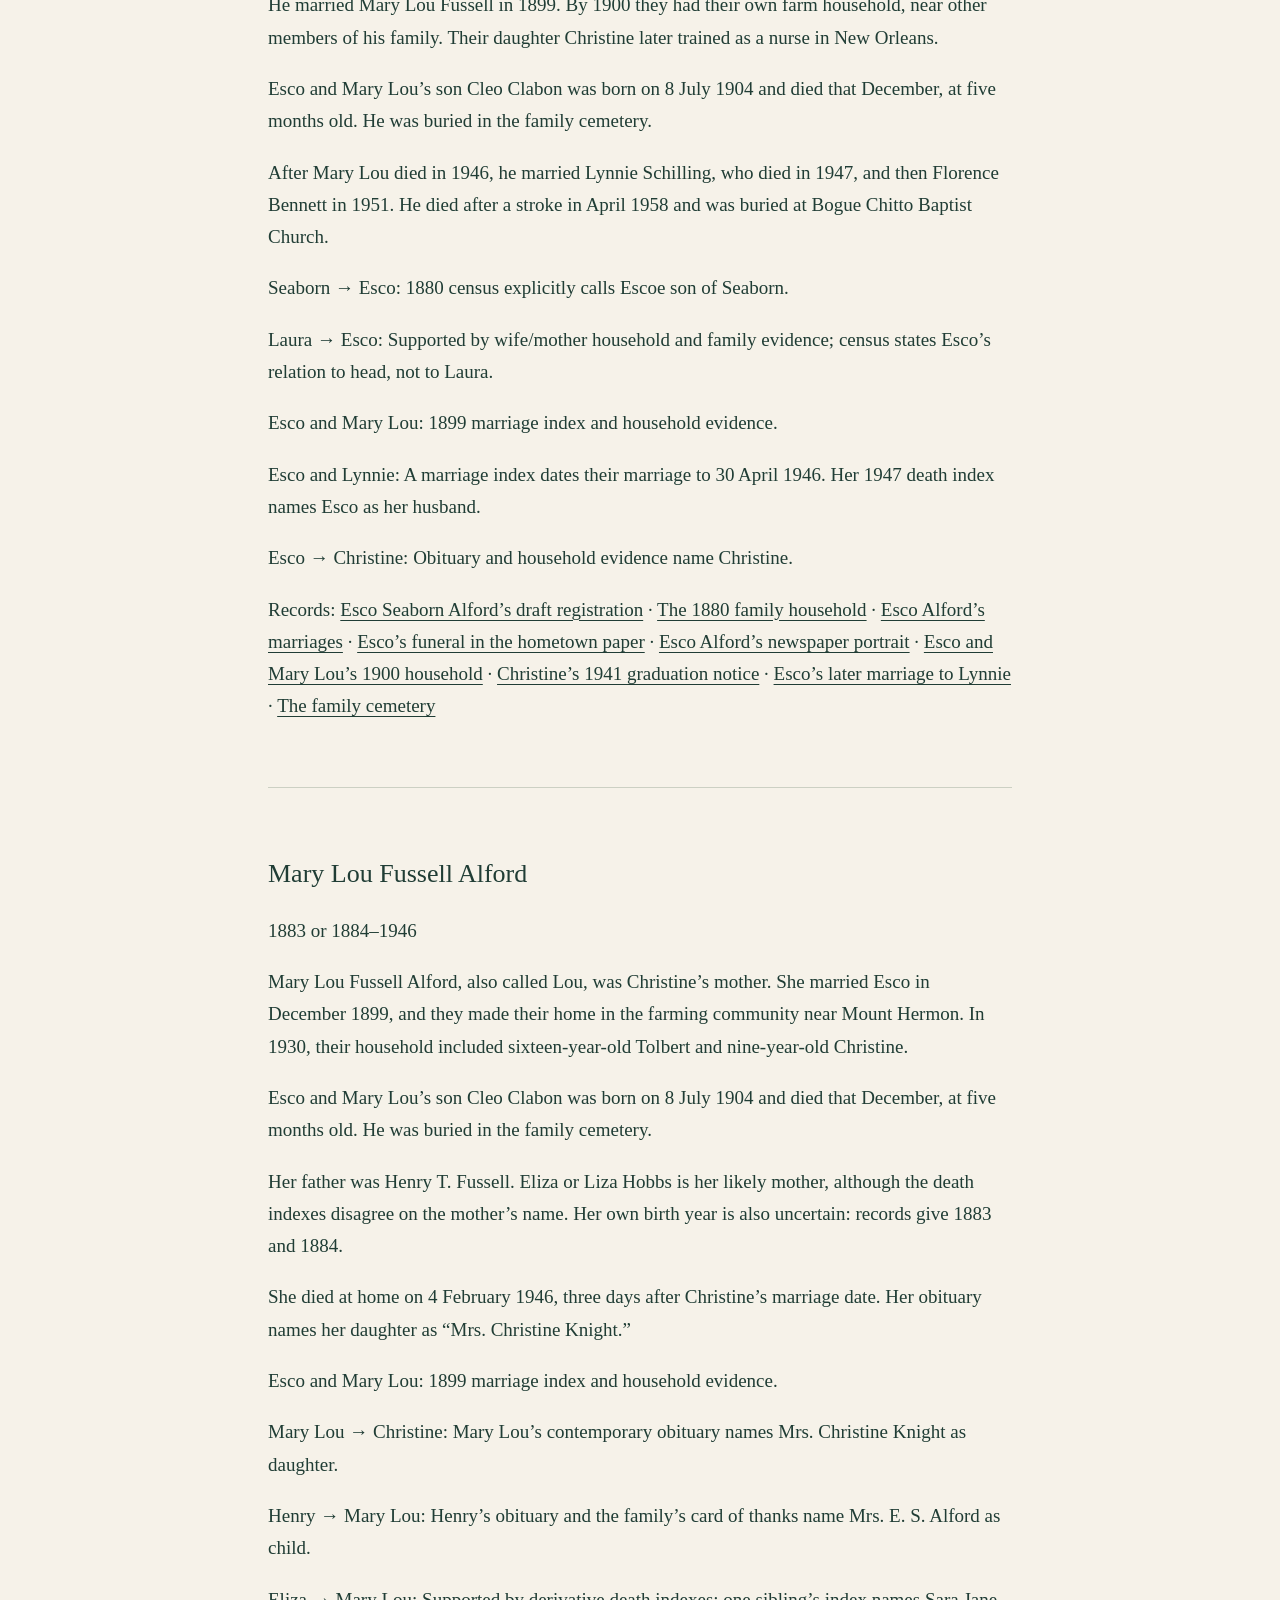
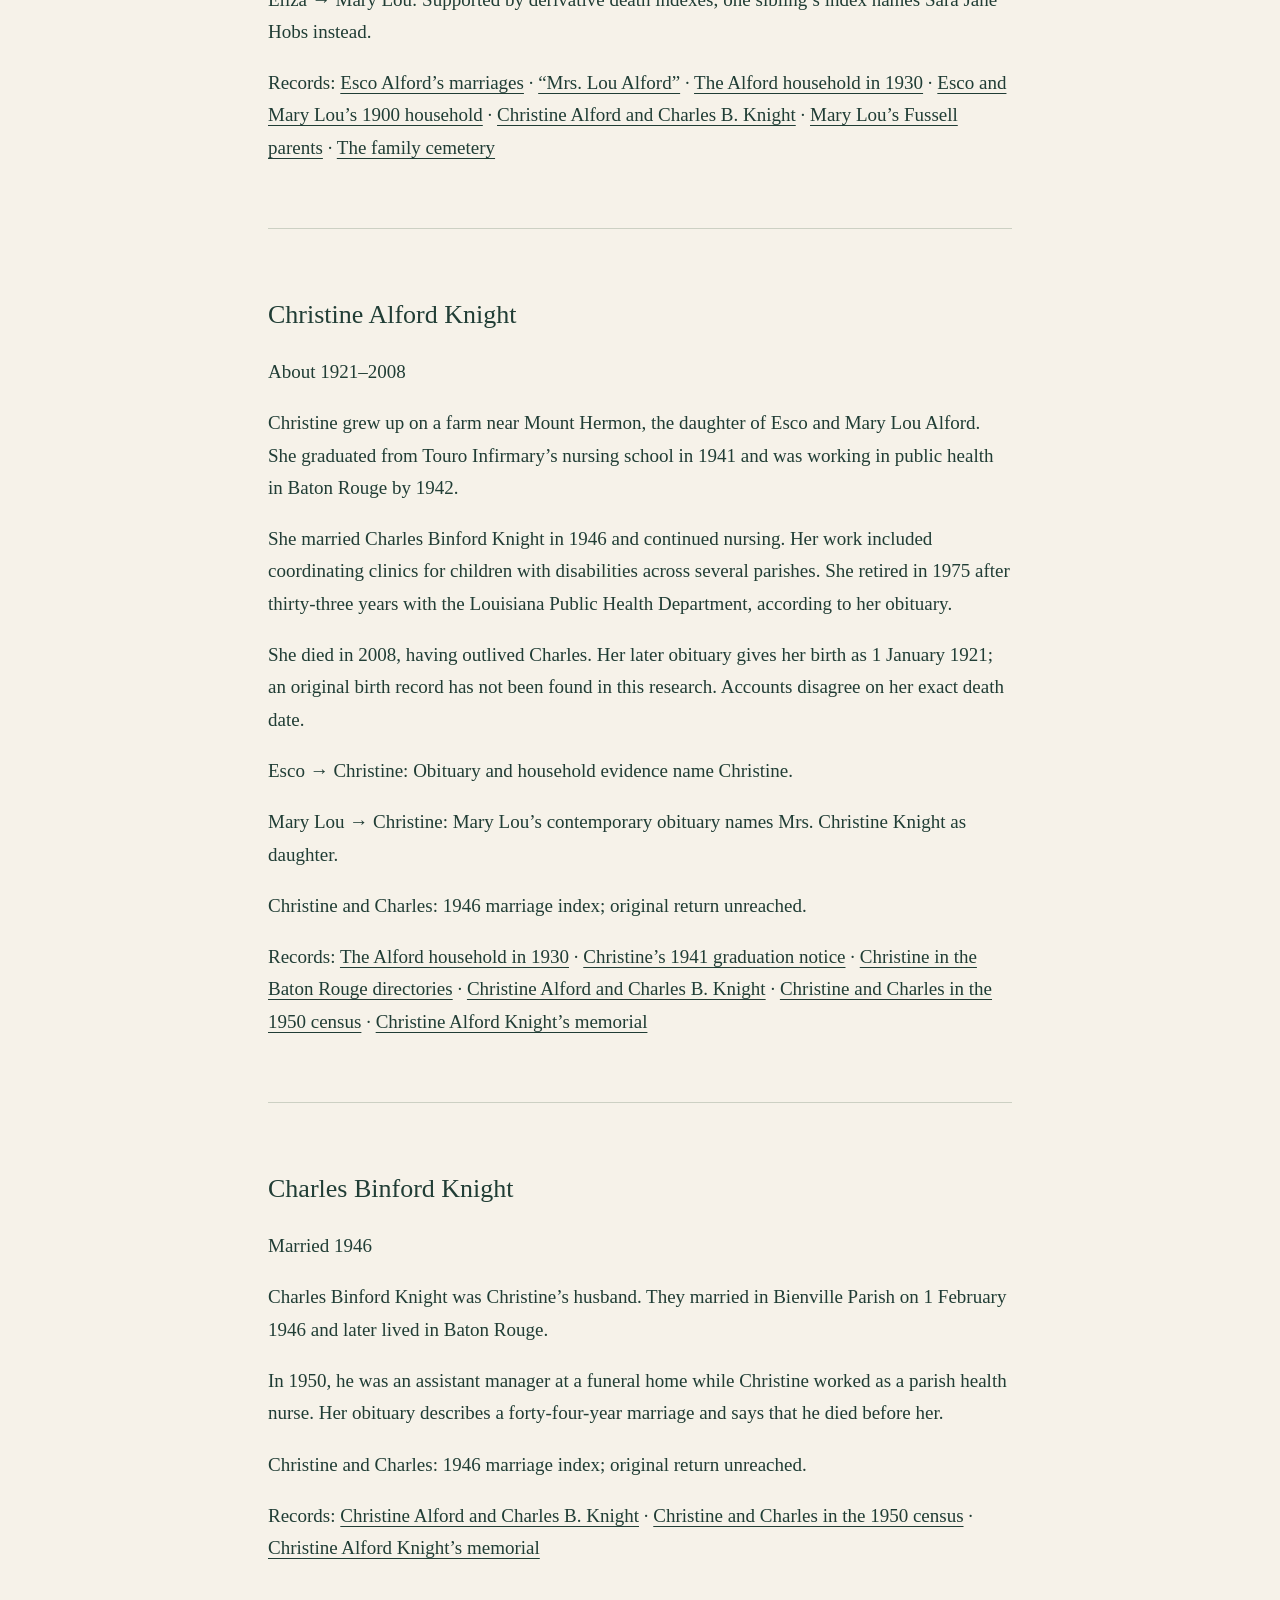
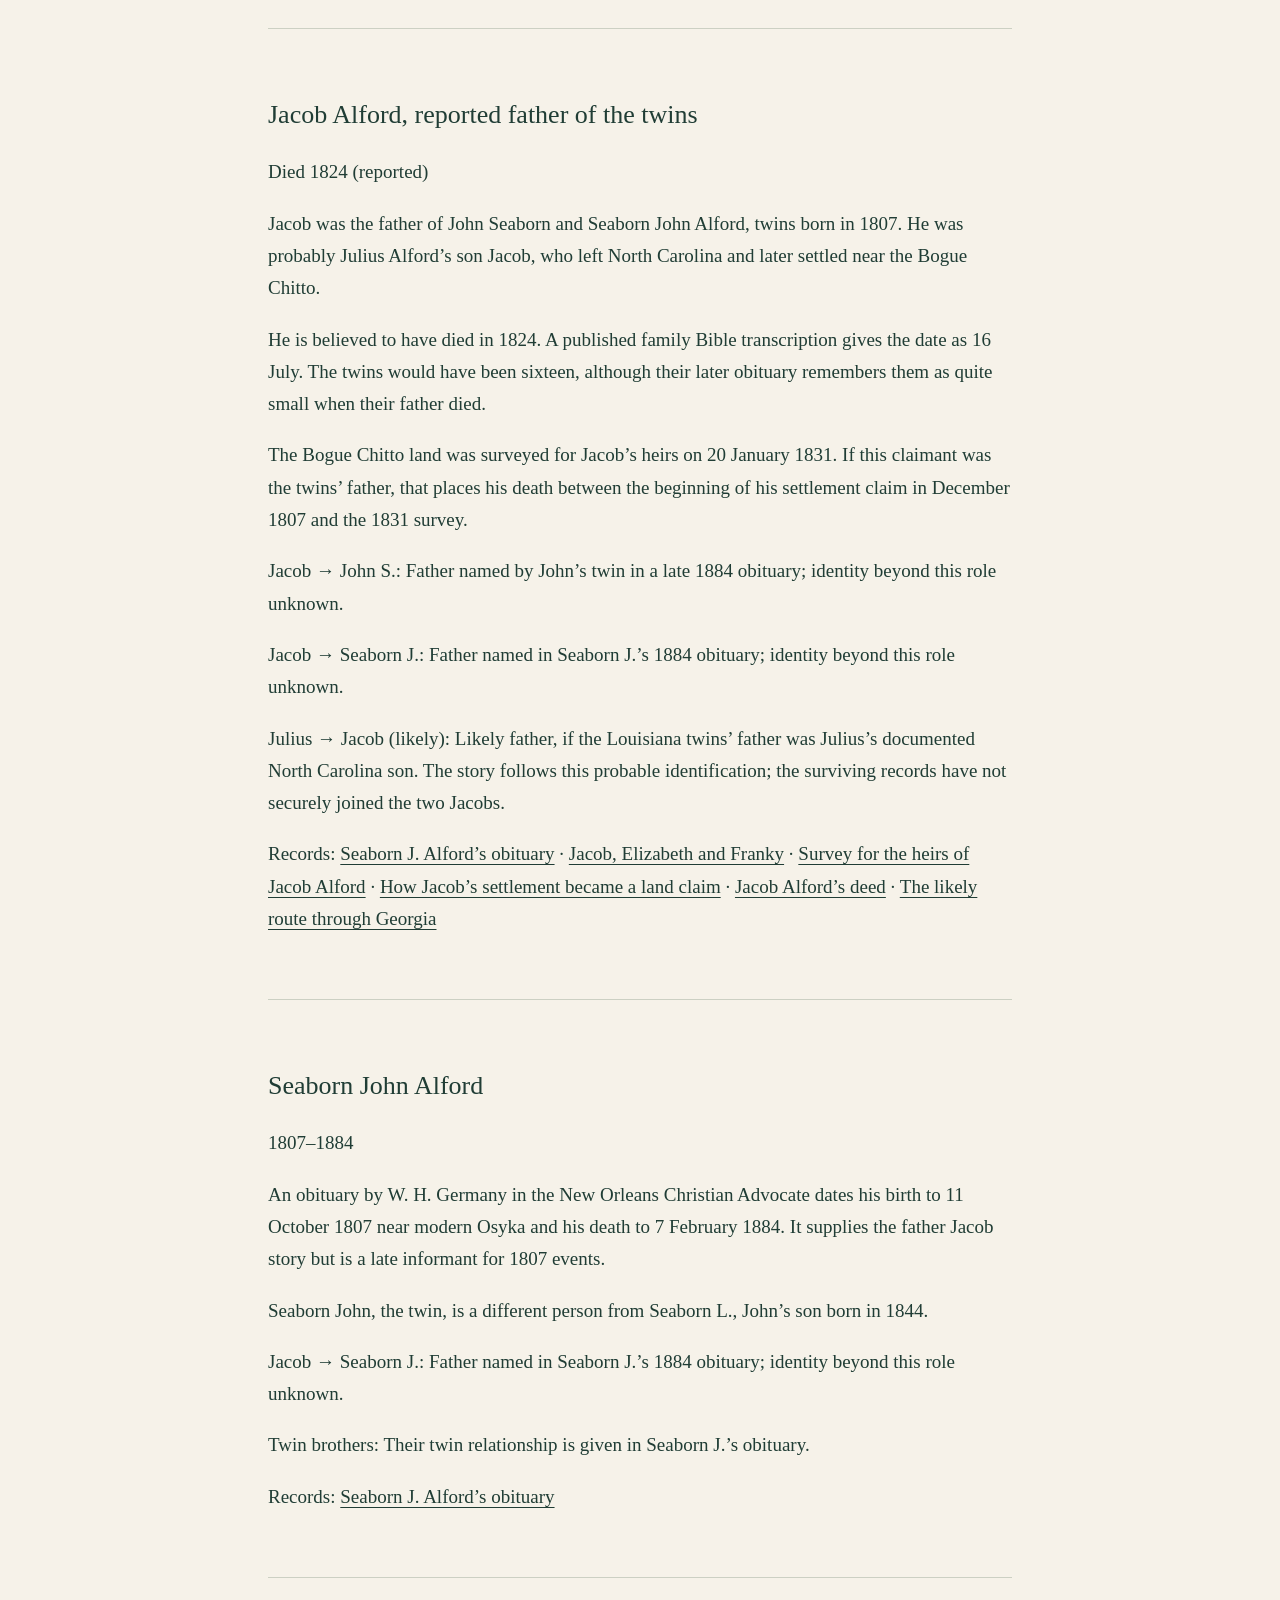
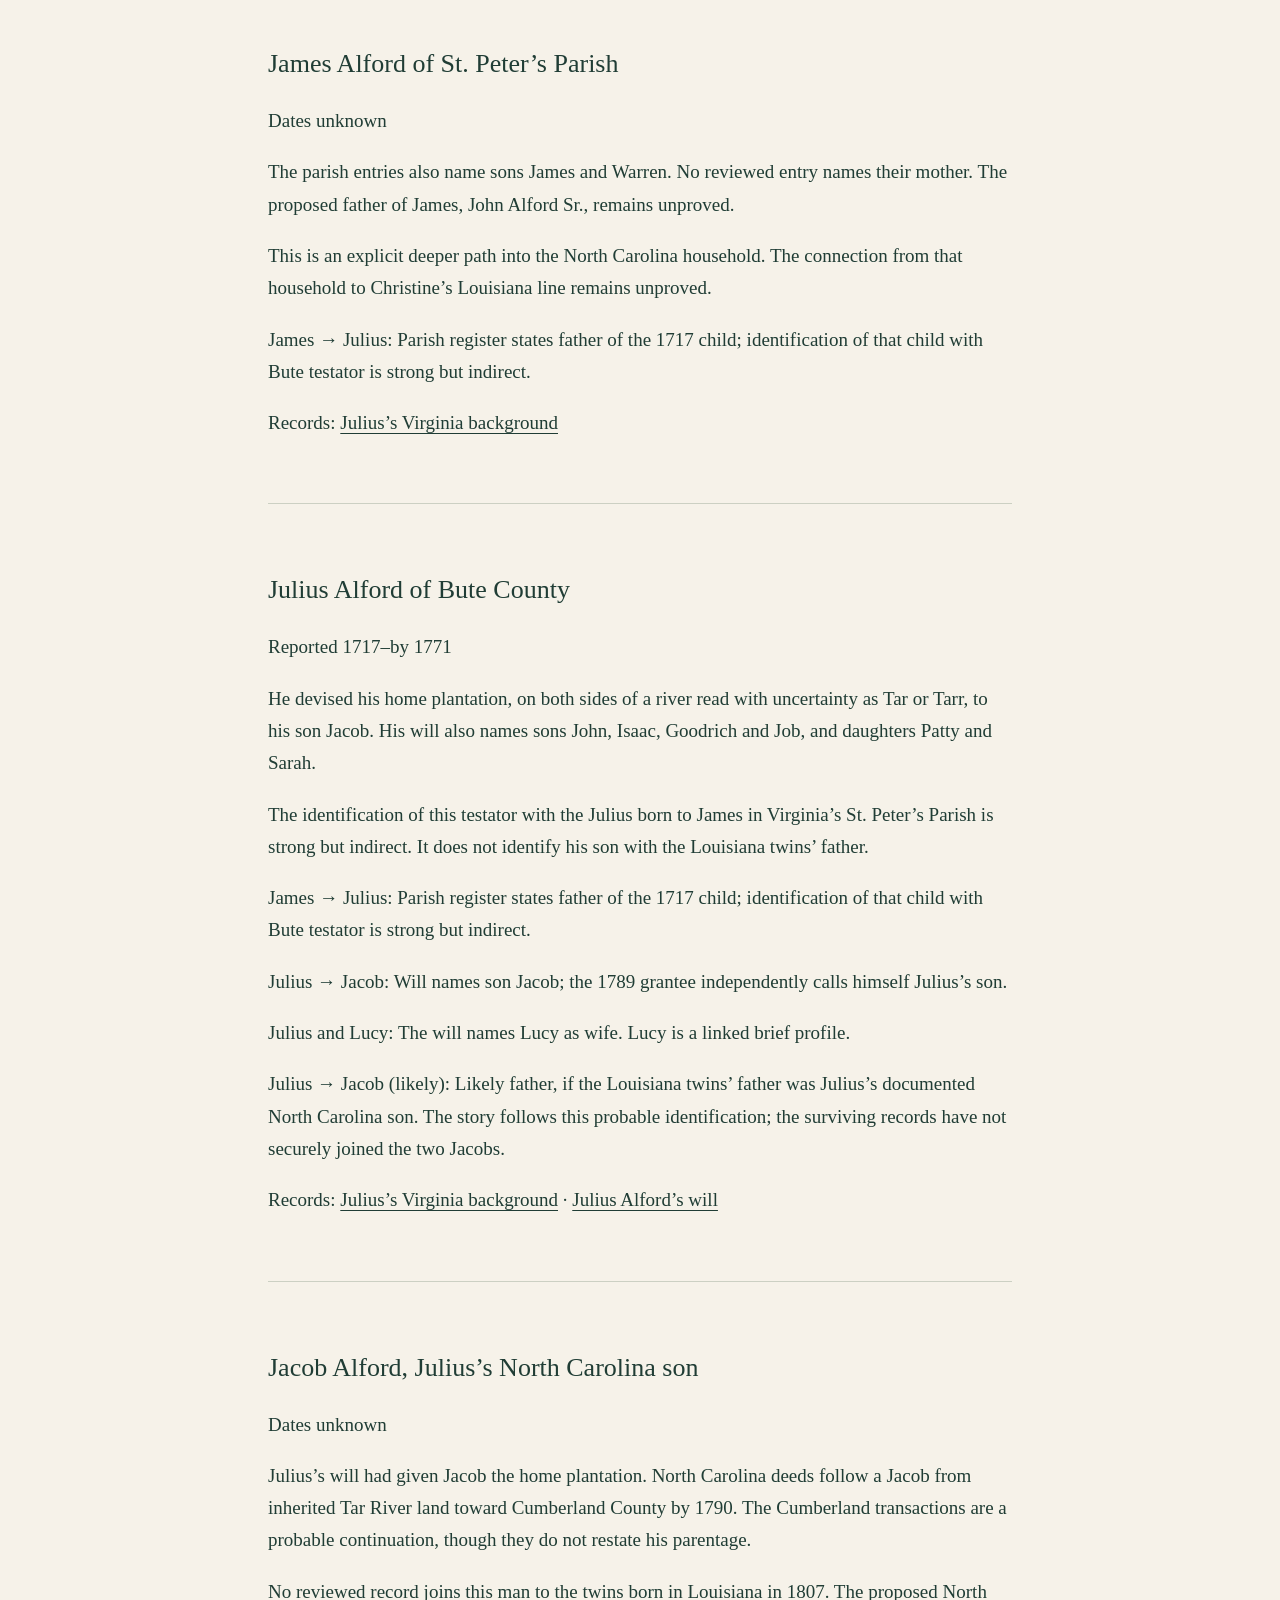
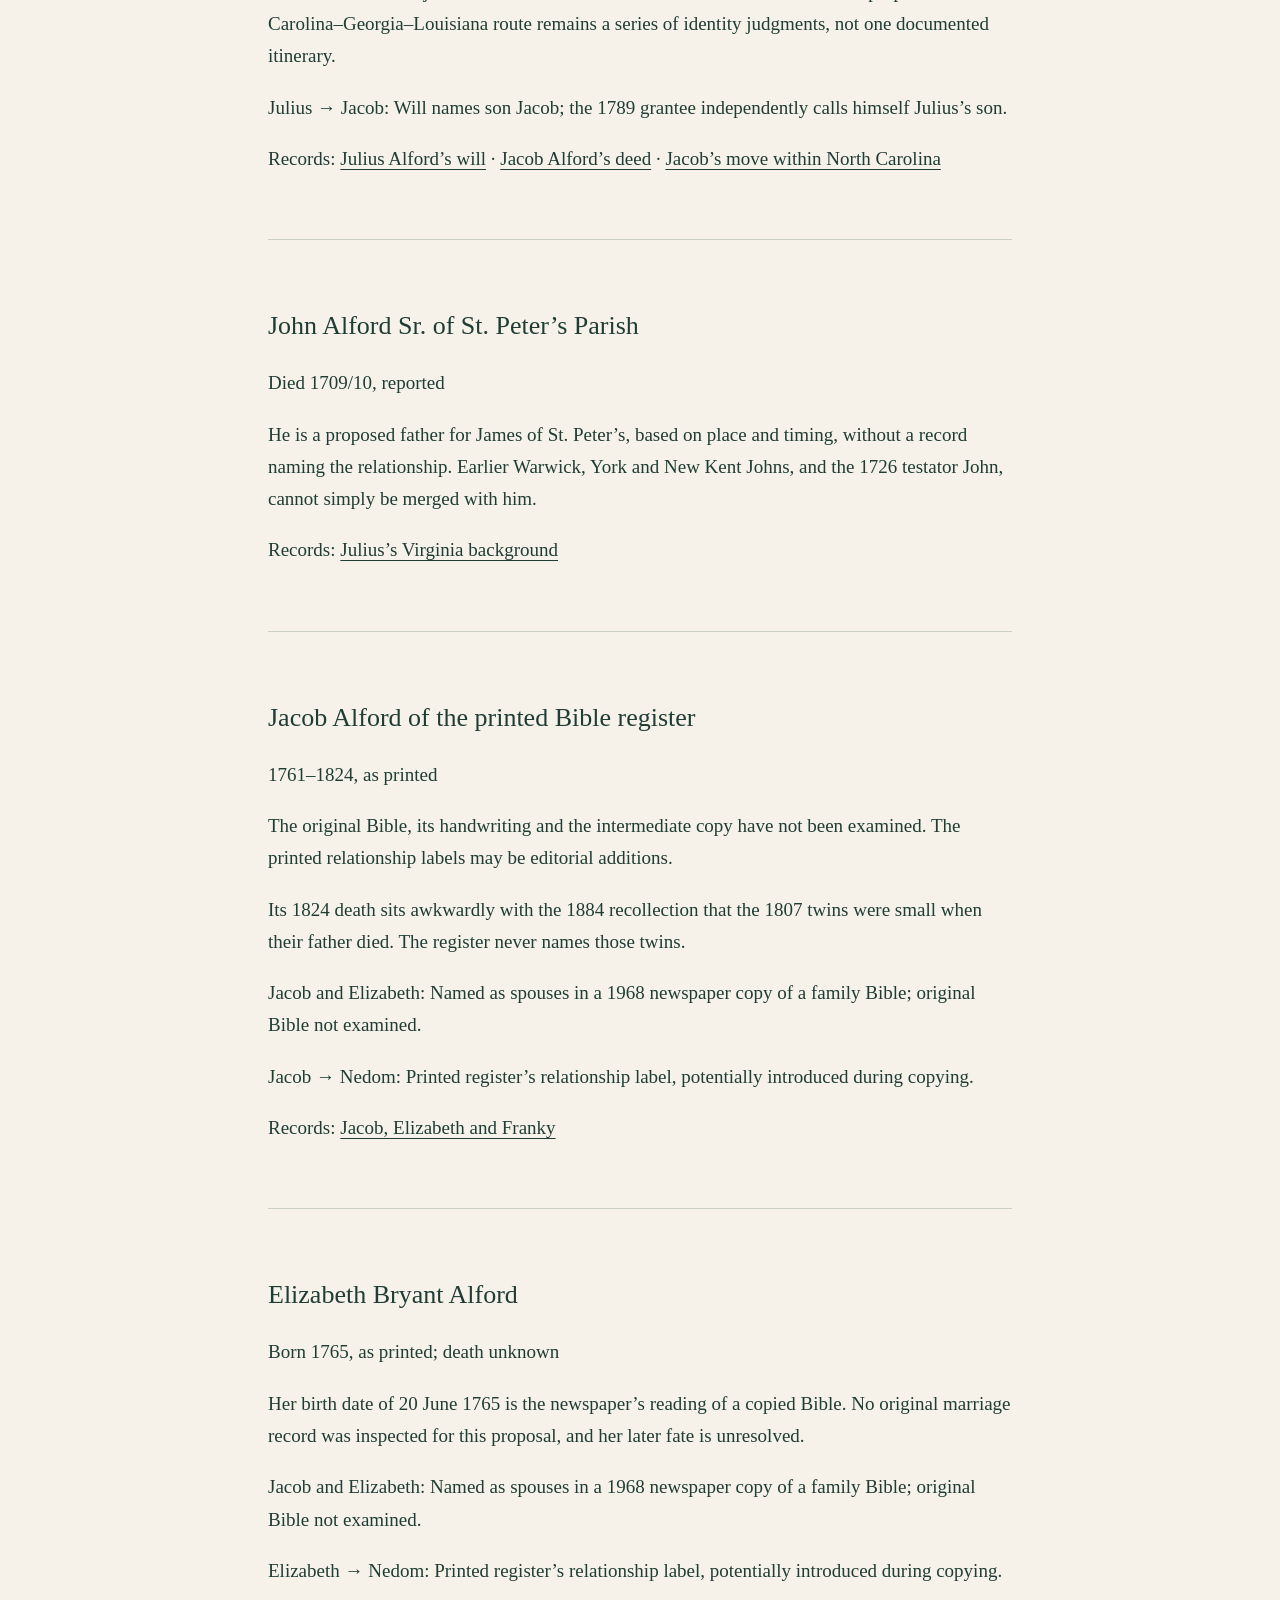
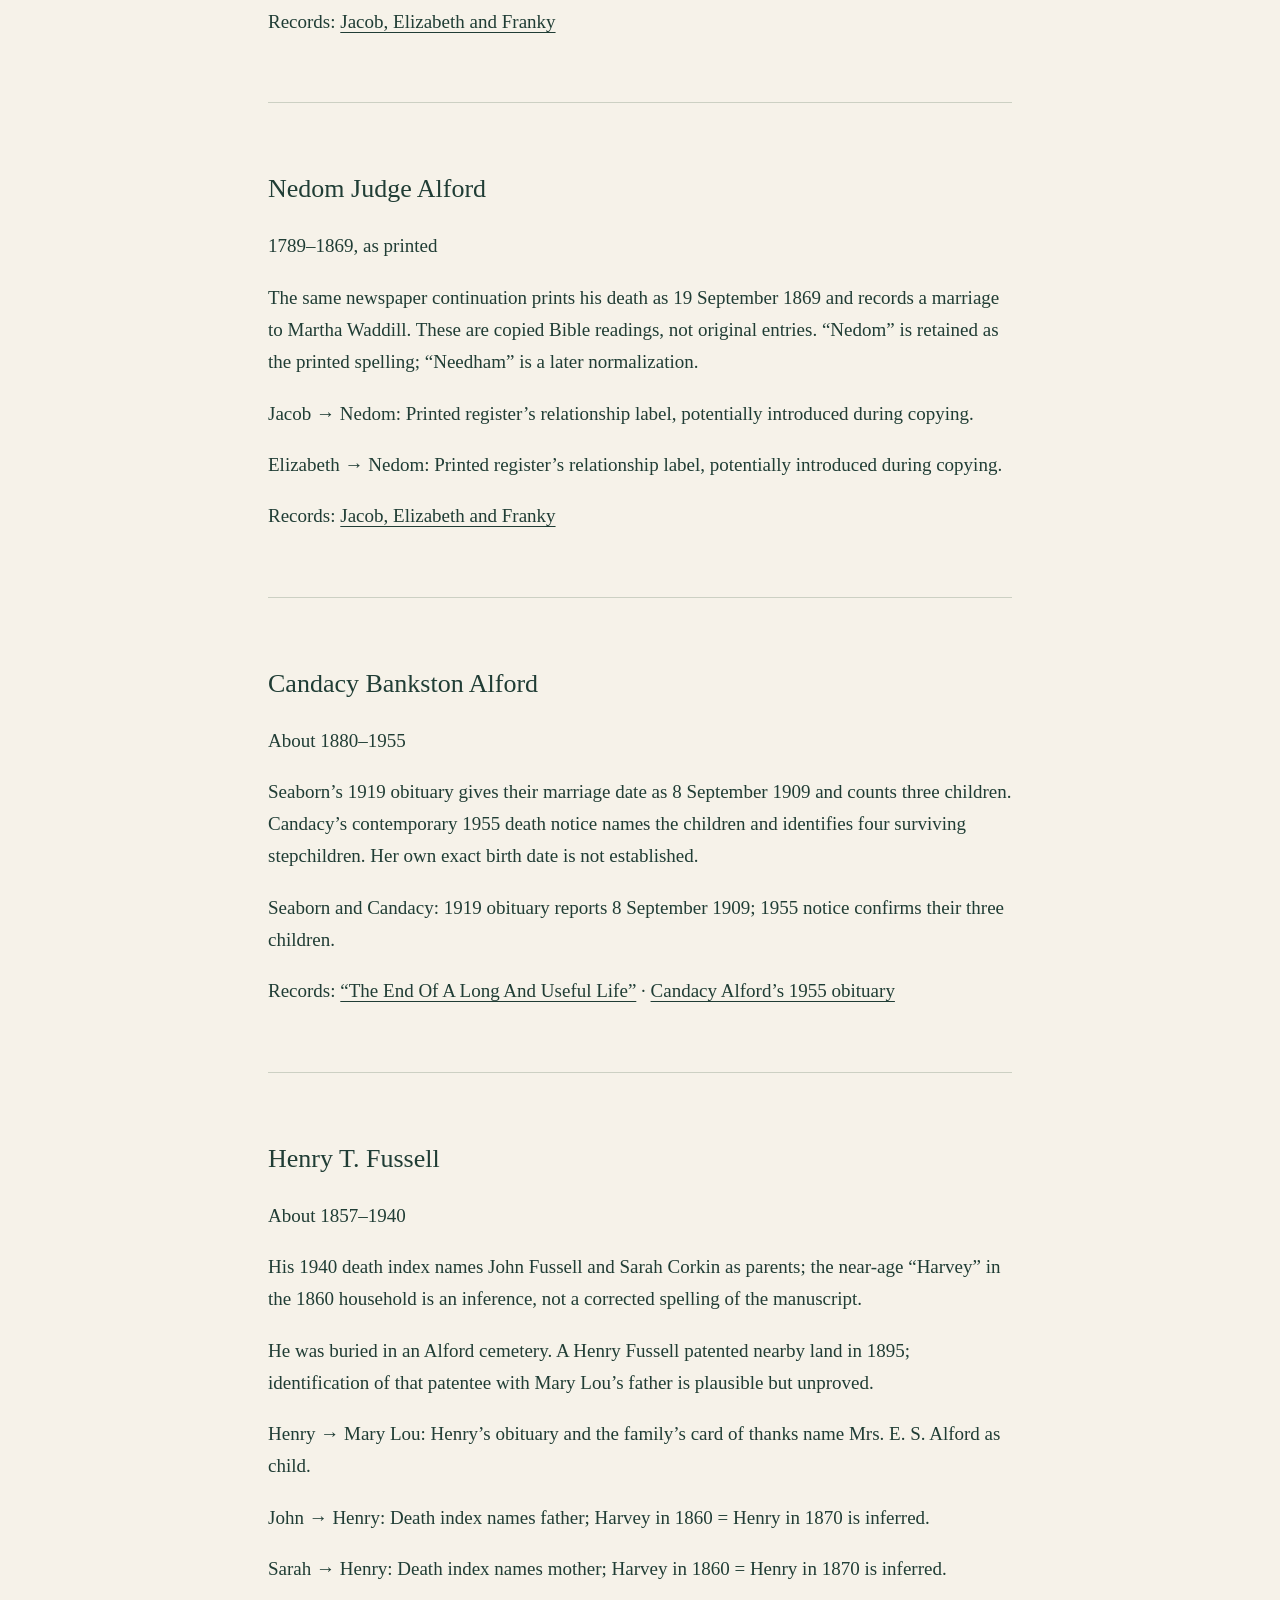
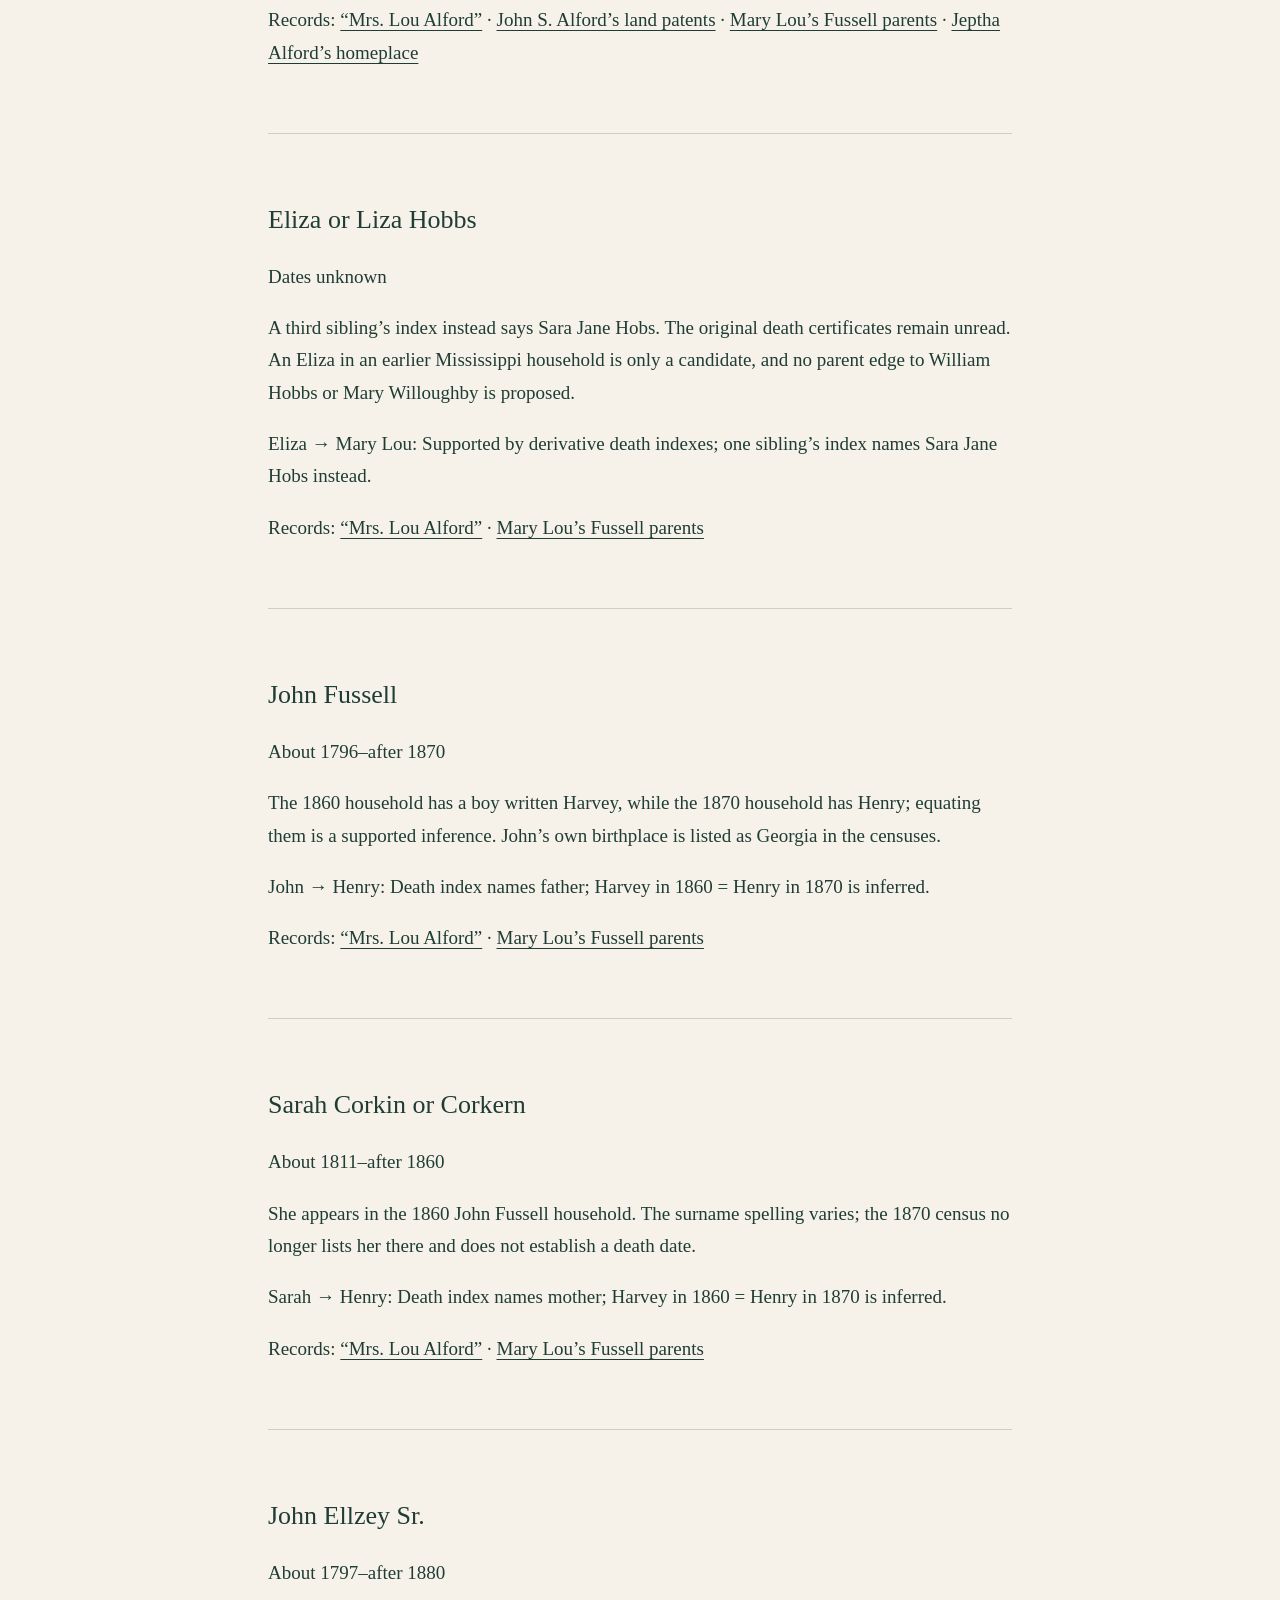
==== commit e89540bd: "Show likely early Alford ancestry and reported Jacob death date" ====
--- a/explore-reading.html
+++ b/explore-reading.html
@@ -49,10 +49,11 @@
 <article id="charles"><h3>Charles Binford Knight</h3><p>Married 1946</p><p>Charles Binford Knight was Christine’s husband. They married in Bienville Parish on 1 February 1946 and later lived in Baton Rouge.</p><p>In 1950, he was an assistant manager at a funeral home while Christine worked as a parish health nurse. Her obituary describes a forty-four-year marriage and says that he died before her.</p>
 <p>Christine and Charles: 1946 marriage index; original return unreached.</p>
 <p>Records: <a href="story.html#record-marriage">Christine Alford and Charles B. Knight</a> · <a href="story.html#record-census1950">Christine and Charles in the 1950 census</a> · <a href="story.html#record-memorial">Christine Alford Knight’s memorial</a></p></article>
-<article id="jacob-twins-father"><h3>Jacob Alford, reported father of the twins</h3><p>Death date unknown</p><p>The obituary was written long after the family’s move. It does not name the twins’ mother or connect this Jacob to Julius Alford’s North Carolina son or to the 1831 Pearl River claimant.</p><p>The account says the boys were quite small when their father died. That memory is in tension with a separate printed register’s 1824 death for another Jacob candidate; the two names are not merged here.</p>
+<article id="jacob-twins-father"><h3>Jacob Alford, reported father of the twins</h3><p>Died 1824 (reported)</p><p>Jacob was the father of John Seaborn and Seaborn John Alford, twins born in 1807. He was probably Julius Alford’s son Jacob, who left North Carolina and later settled near the Bogue Chitto.</p><p>He is believed to have died in 1824. A published family Bible transcription gives the date as 16 July. The twins would have been sixteen, although their later obituary remembers them as quite small when their father died.</p><p>The Bogue Chitto land was surveyed for Jacob’s heirs on 20 January 1831. If this claimant was the twins’ father, that places his death between the beginning of his settlement claim in December 1807 and the 1831 survey.</p>
 <p>Jacob → John S.: Father named by John’s twin in a late 1884 obituary; identity beyond this role unknown.</p>
 <p>Jacob → Seaborn J.: Father named in Seaborn J.’s 1884 obituary; identity beyond this role unknown.</p>
-<p>Records: <a href="story.html#record-twin">Seaborn J. Alford’s obituary</a></p></article>
+<p>Julius → Jacob (likely): Likely father, if the Louisiana twins’ father was Julius’s documented North Carolina son. The story follows this probable identification; the surviving records have not securely joined the two Jacobs.</p>
+<p>Records: <a href="story.html#record-twin">Seaborn J. Alford’s obituary</a> · <a href="story.html#record-jacobFamily">Jacob, Elizabeth and Franky</a> · <a href="story.html#record-survey">Survey for the heirs of Jacob Alford</a> · <a href="story.html#record-settlement">How Jacob’s settlement became a land claim</a> · <a href="story.html#record-deed">Jacob Alford’s deed</a> · <a href="story.html#record-georgia">The likely route through Georgia</a></p></article>
 <article id="seaborn-j-twin"><h3>Seaborn John Alford</h3><p>1807–1884</p><p>An obituary by W. H. Germany in the New Orleans Christian Advocate dates his birth to 11 October 1807 near modern Osyka and his death to 7 February 1884. It supplies the father Jacob story but is a late informant for 1807 events.</p><p>Seaborn John, the twin, is a different person from Seaborn L., John’s son born in 1844.</p>
 <p>Jacob → Seaborn J.: Father named in Seaborn J.’s 1884 obituary; identity beyond this role unknown.</p>
 <p>Twin brothers: Their twin relationship is given in Seaborn J.’s obituary.</p>
@@ -64,6 +65,7 @@
 <p>James → Julius: Parish register states father of the 1717 child; identification of that child with Bute testator is strong but indirect.</p>
 <p>Julius → Jacob: Will names son Jacob; the 1789 grantee independently calls himself Julius’s son.</p>
 <p>Julius and Lucy: The will names Lucy as wife. Lucy is a linked brief profile.</p>
+<p>Julius → Jacob (likely): Likely father, if the Louisiana twins’ father was Julius’s documented North Carolina son. The story follows this probable identification; the surviving records have not securely joined the two Jacobs.</p>
 <p>Records: <a href="story.html#record-juliusBackground">Julius’s Virginia background</a> · <a href="story.html#record-will">Julius Alford’s will</a></p></article>
 <article id="jacob-north-carolina"><h3>Jacob Alford, Julius’s North Carolina son</h3><p>Dates unknown</p><p>Julius’s will had given Jacob the home plantation. North Carolina deeds follow a Jacob from inherited Tar River land toward Cumberland County by 1790. The Cumberland transactions are a probable continuation, though they do not restate his parentage.</p><p>No reviewed record joins this man to the twins born in Louisiana in 1807. The proposed North Carolina–Georgia–Louisiana route remains a series of identity judgments, not one documented itinerary.</p>
 <p>Julius → Jacob: Will names son Jacob; the 1789 grantee independently calls himself Julius’s son.</p>
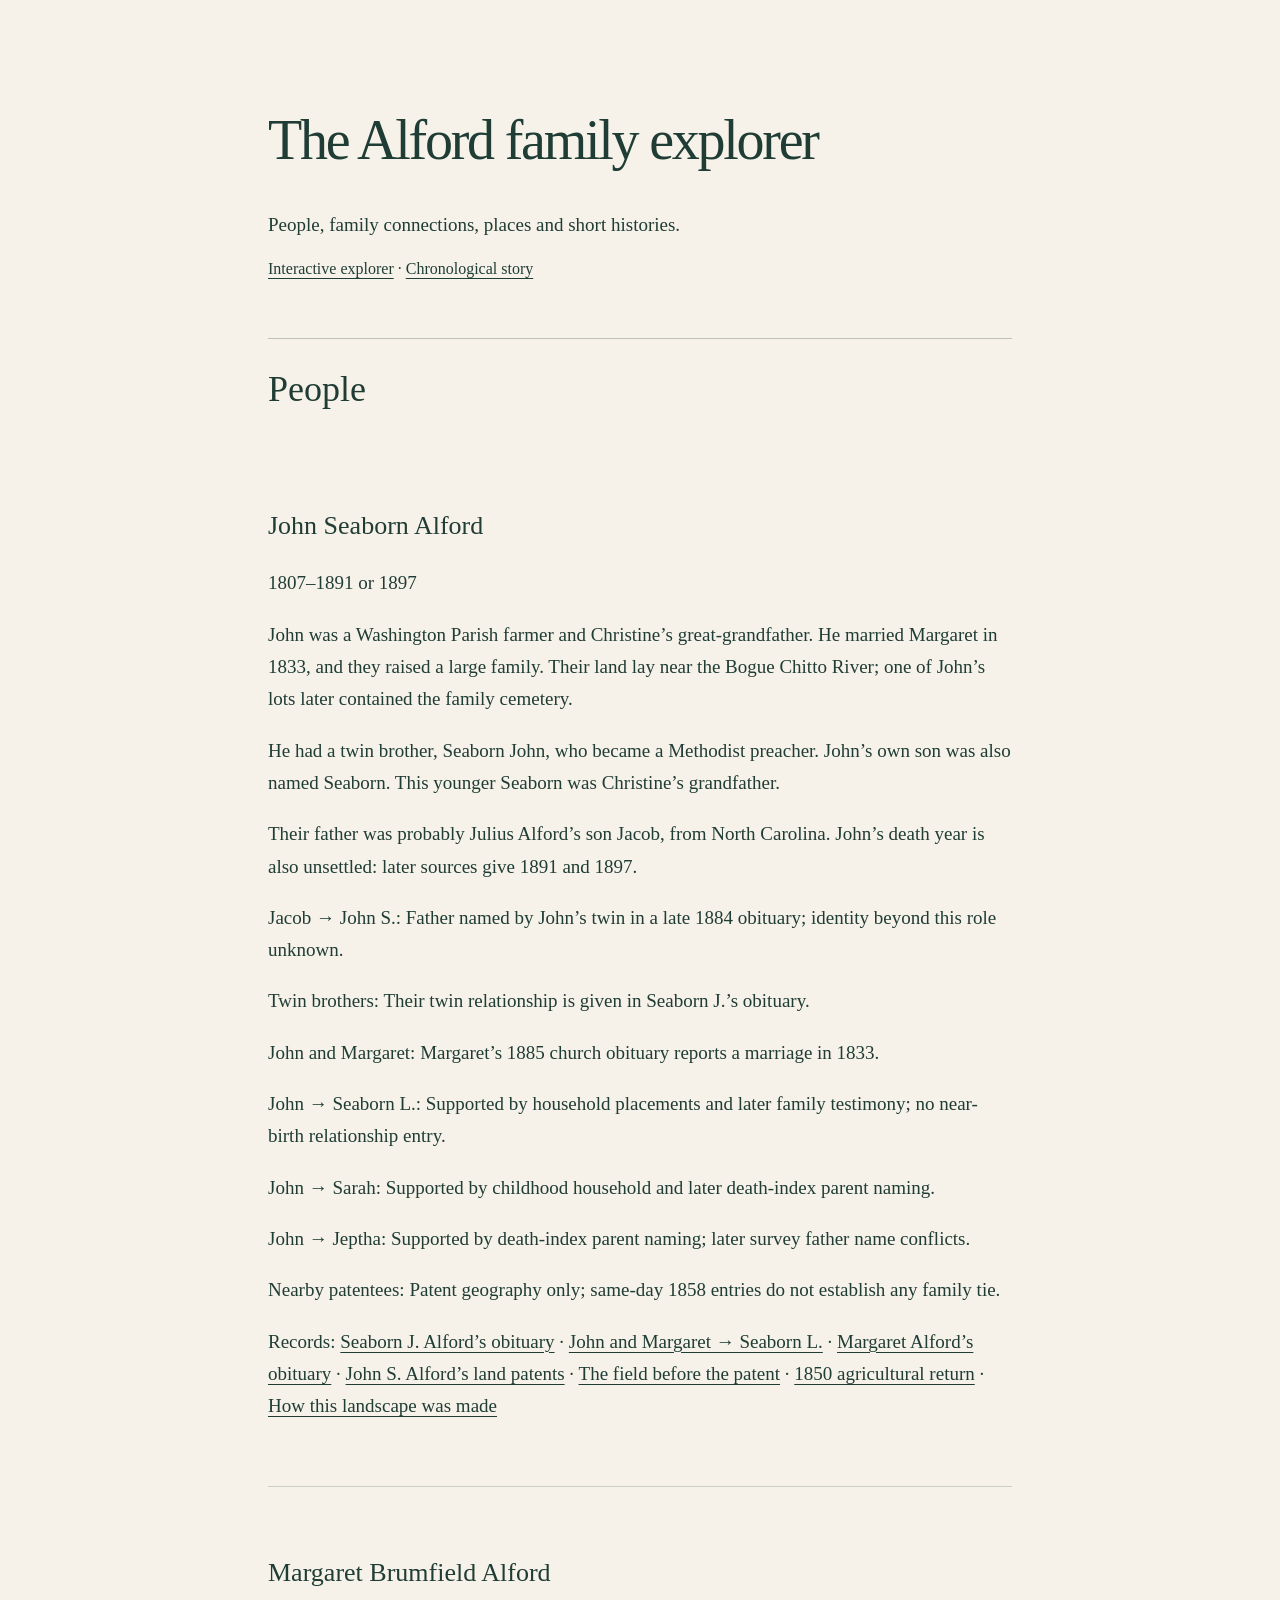
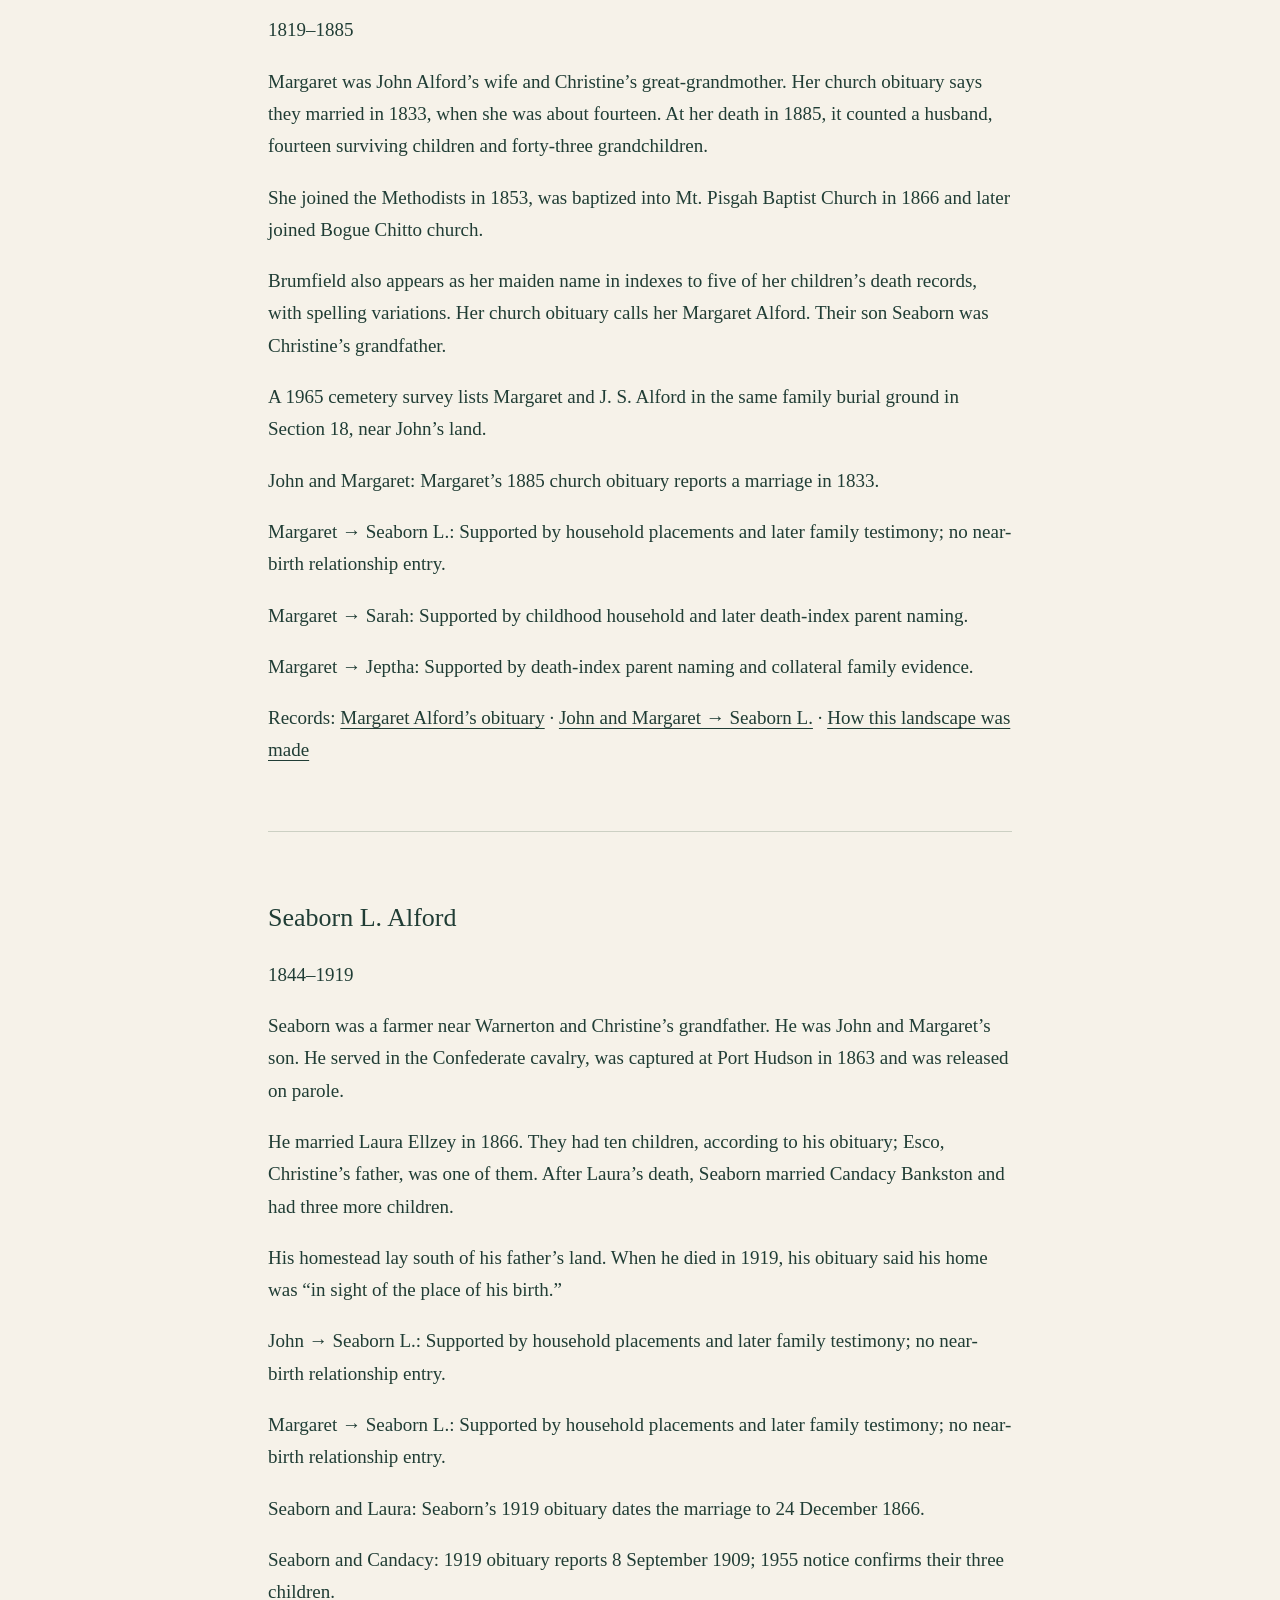
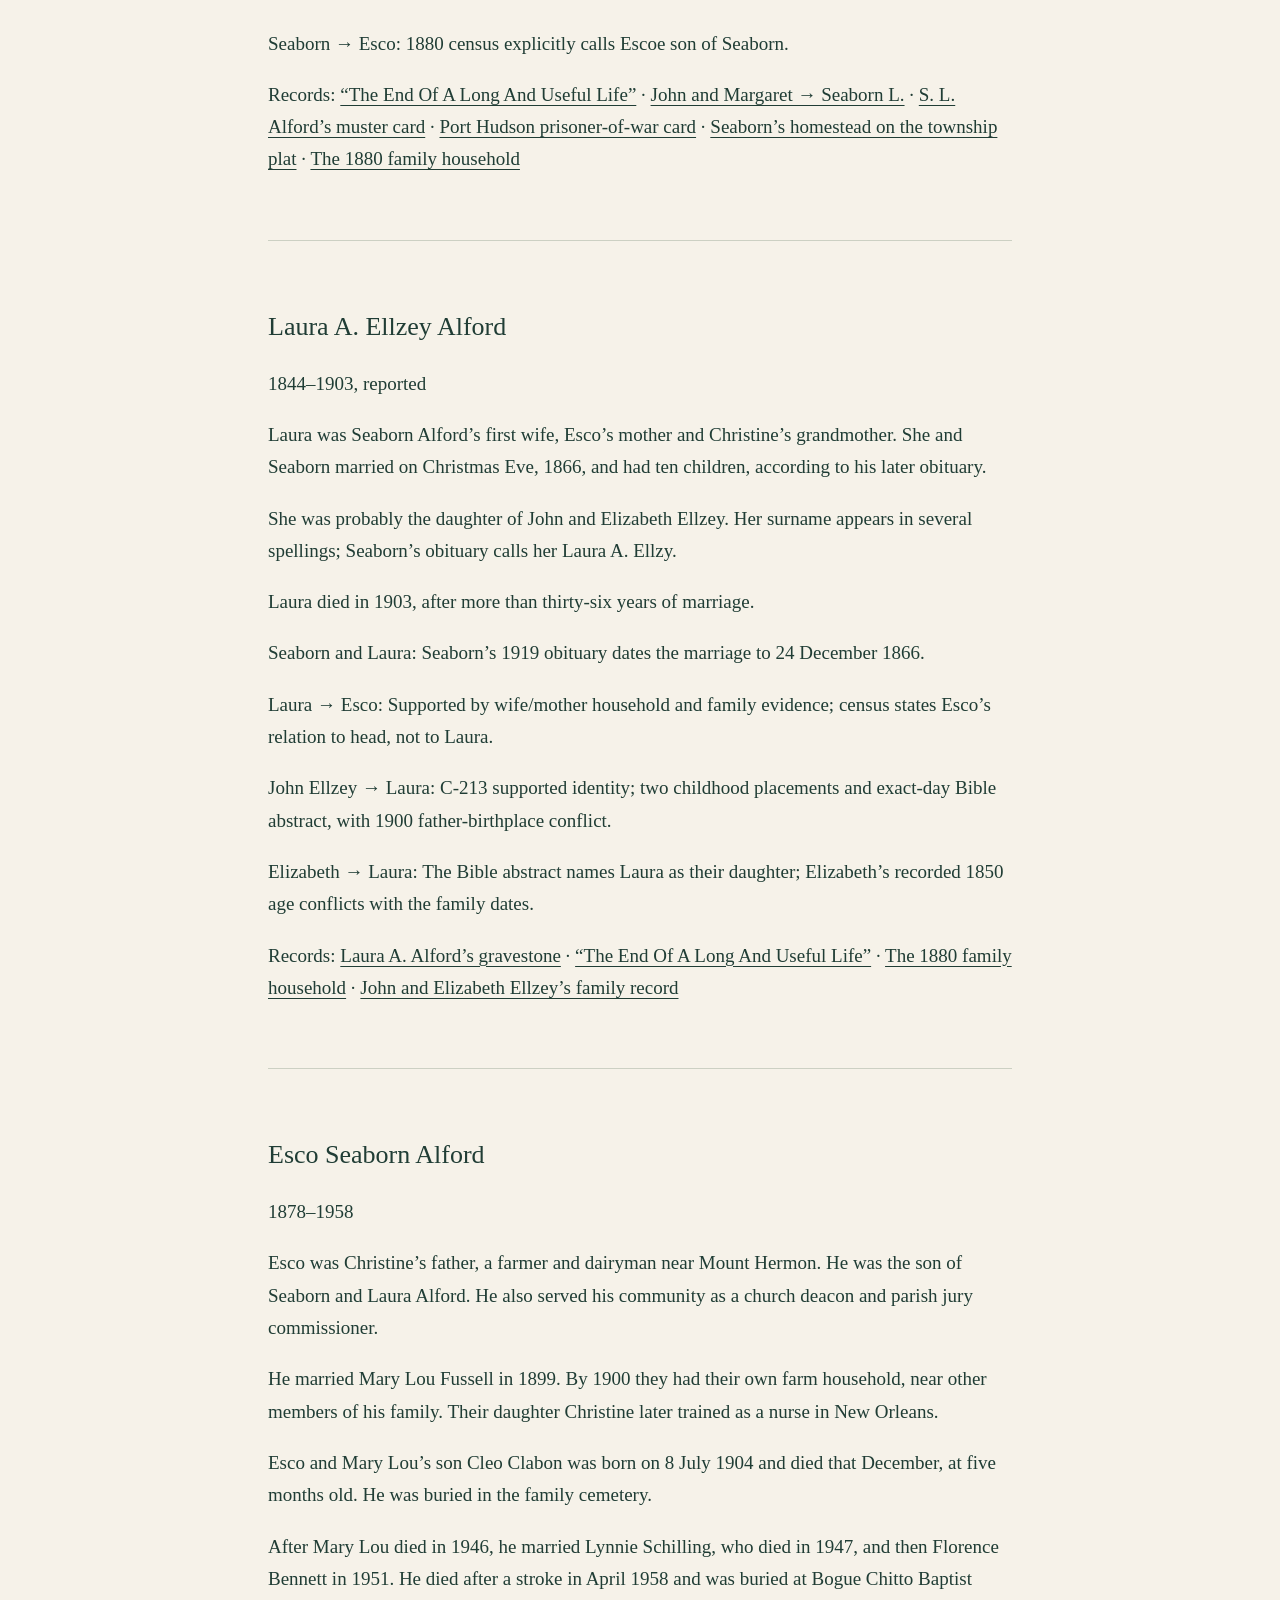
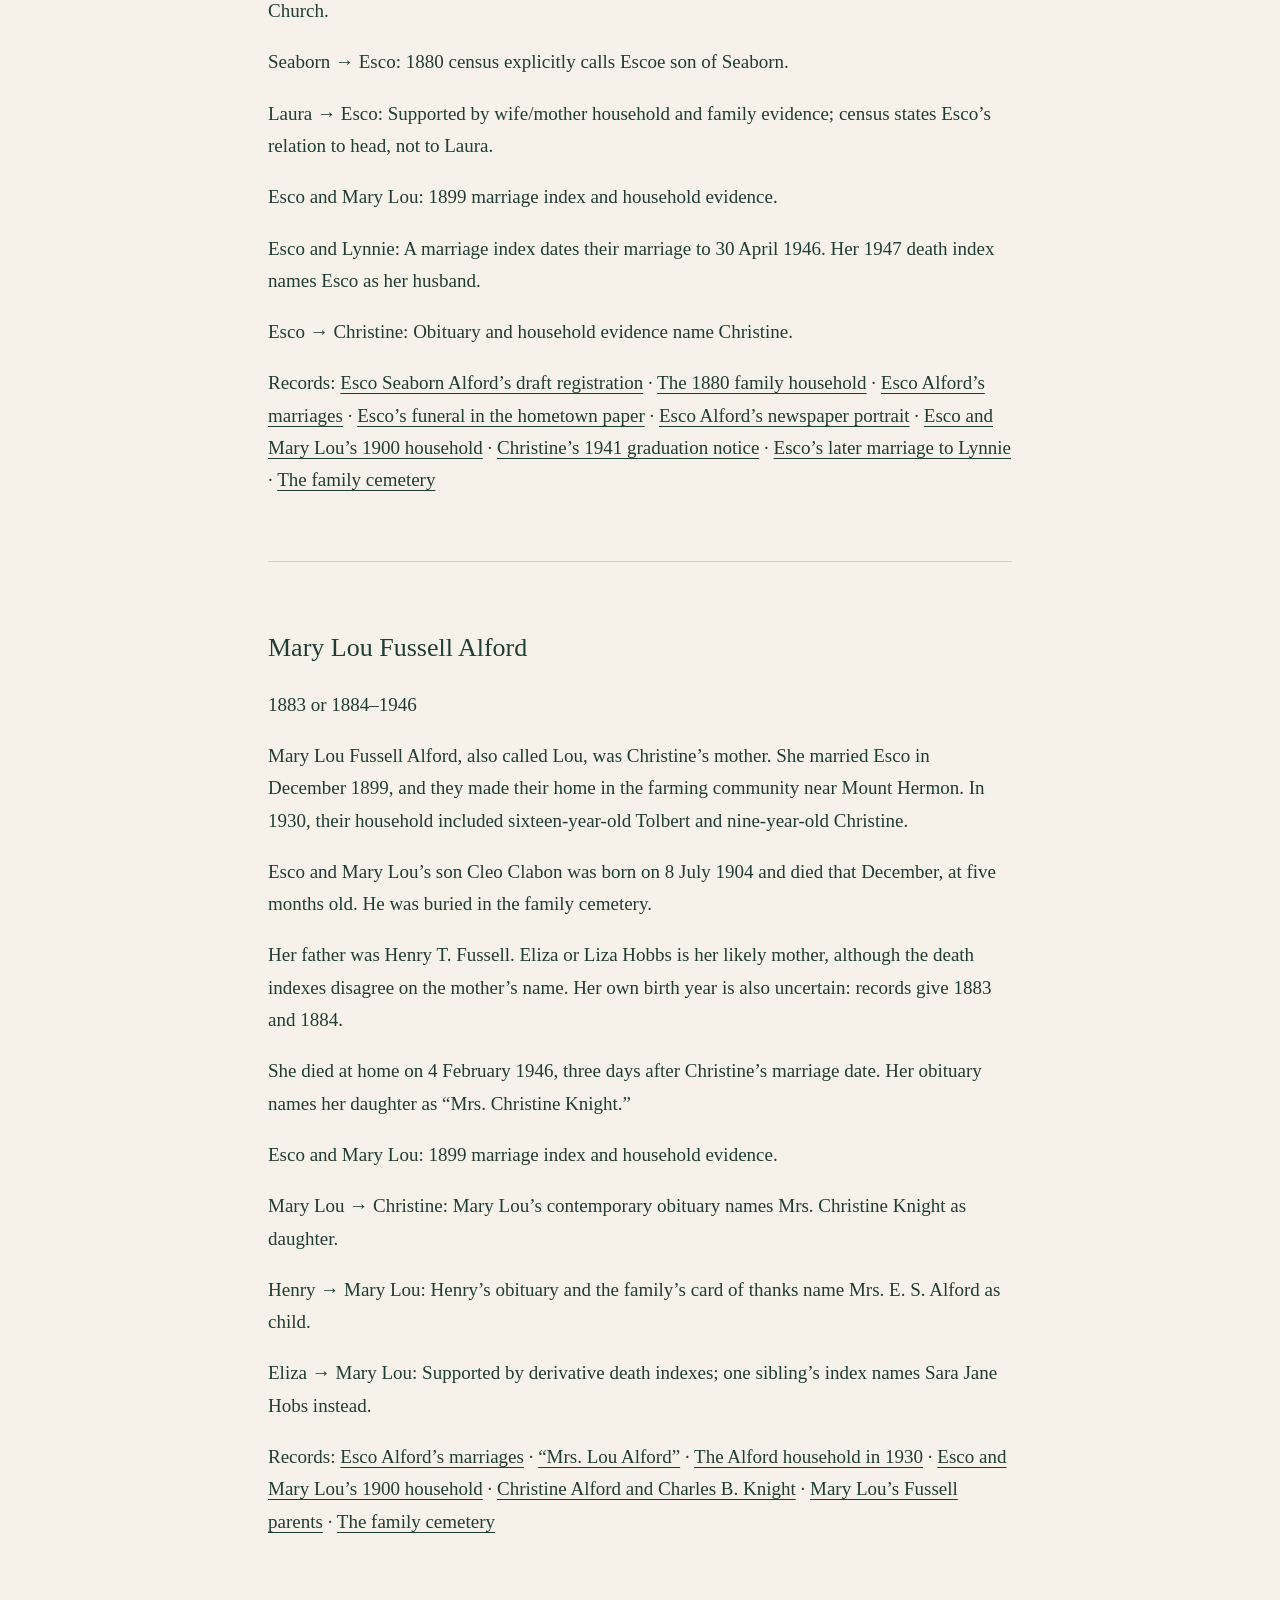
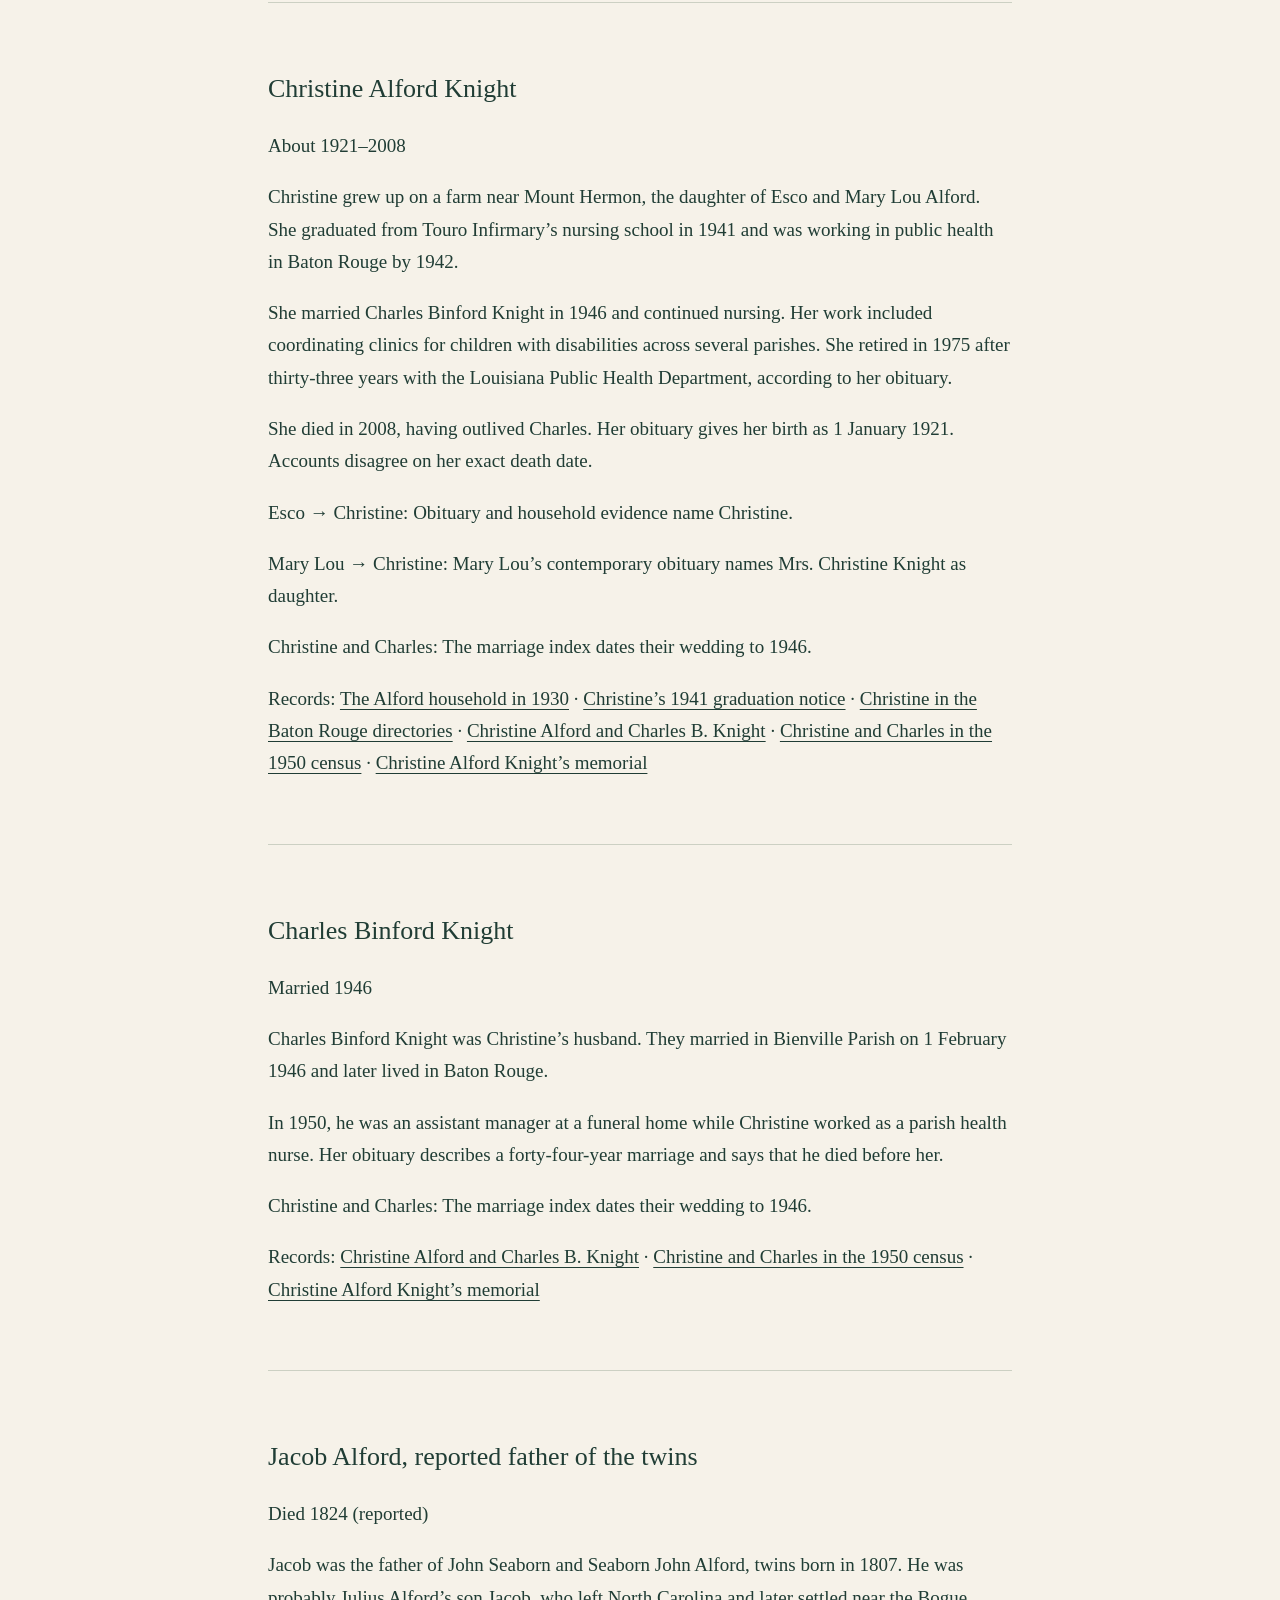
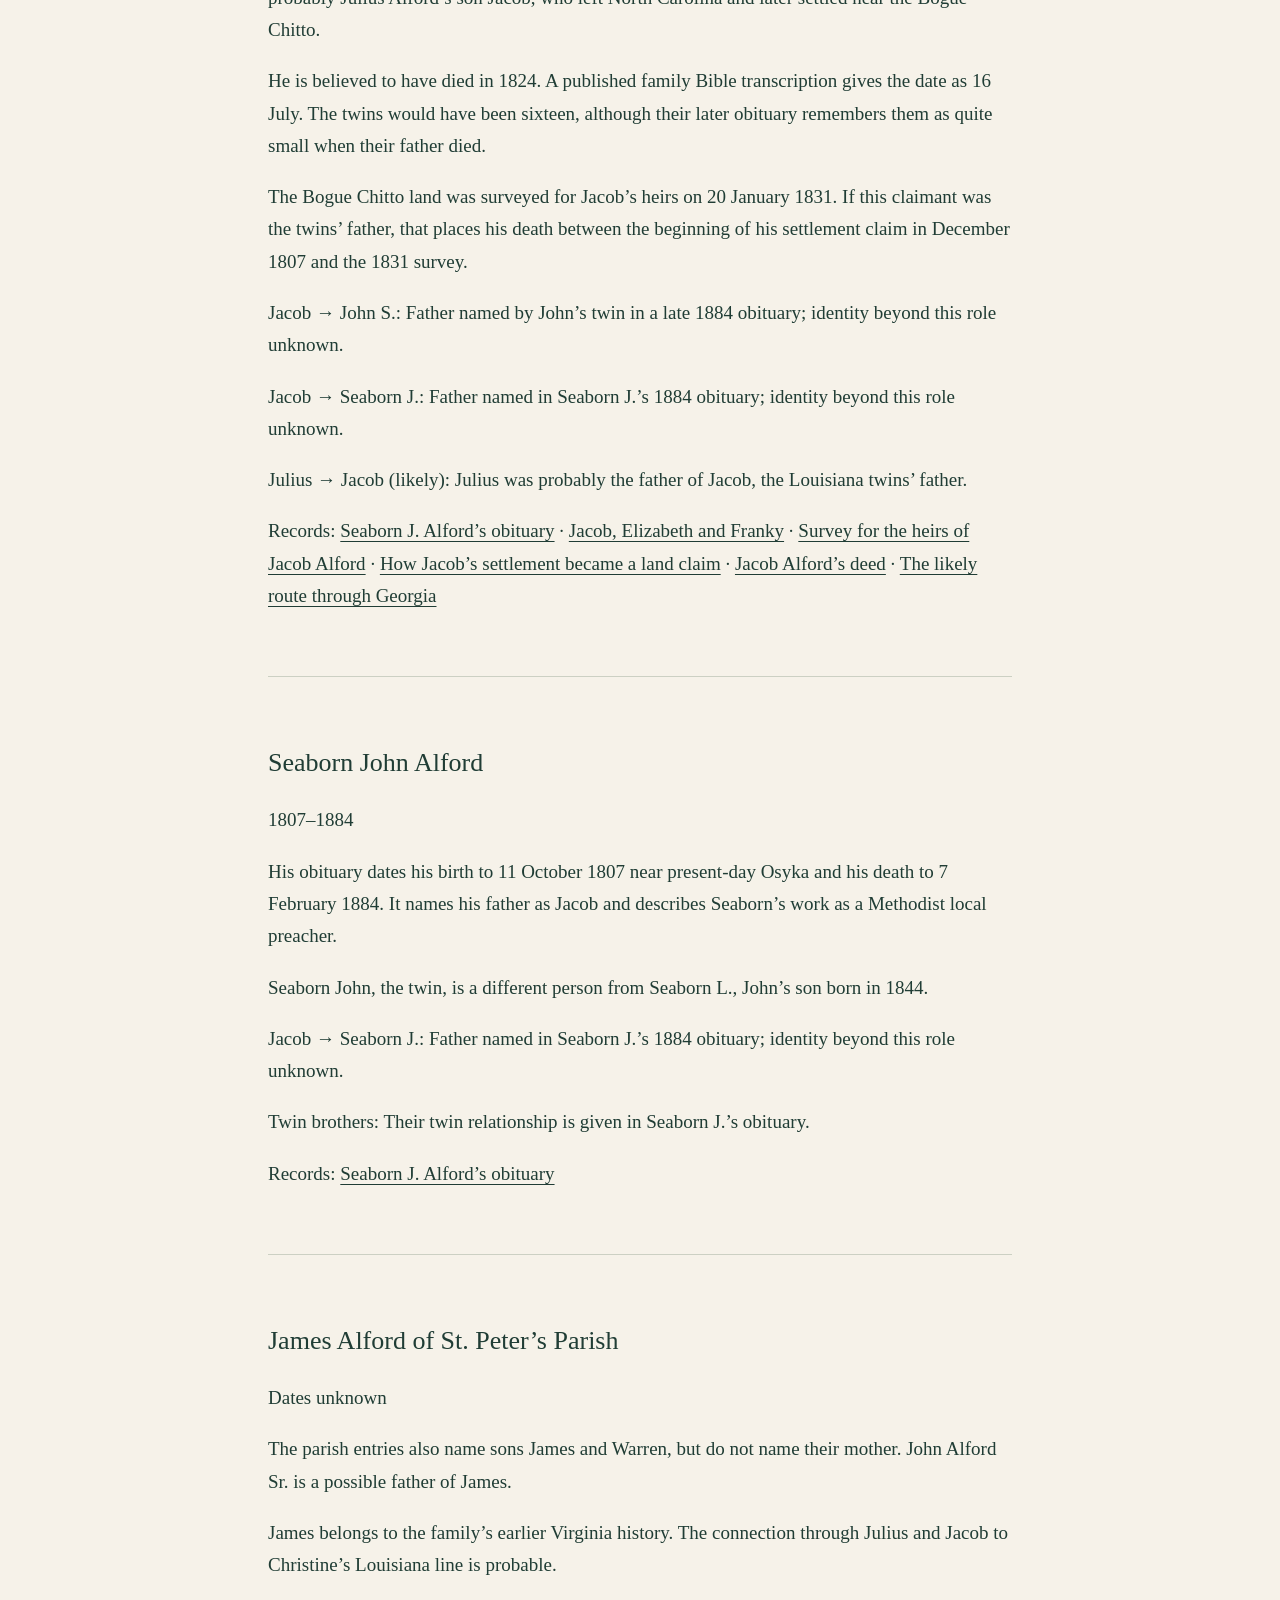
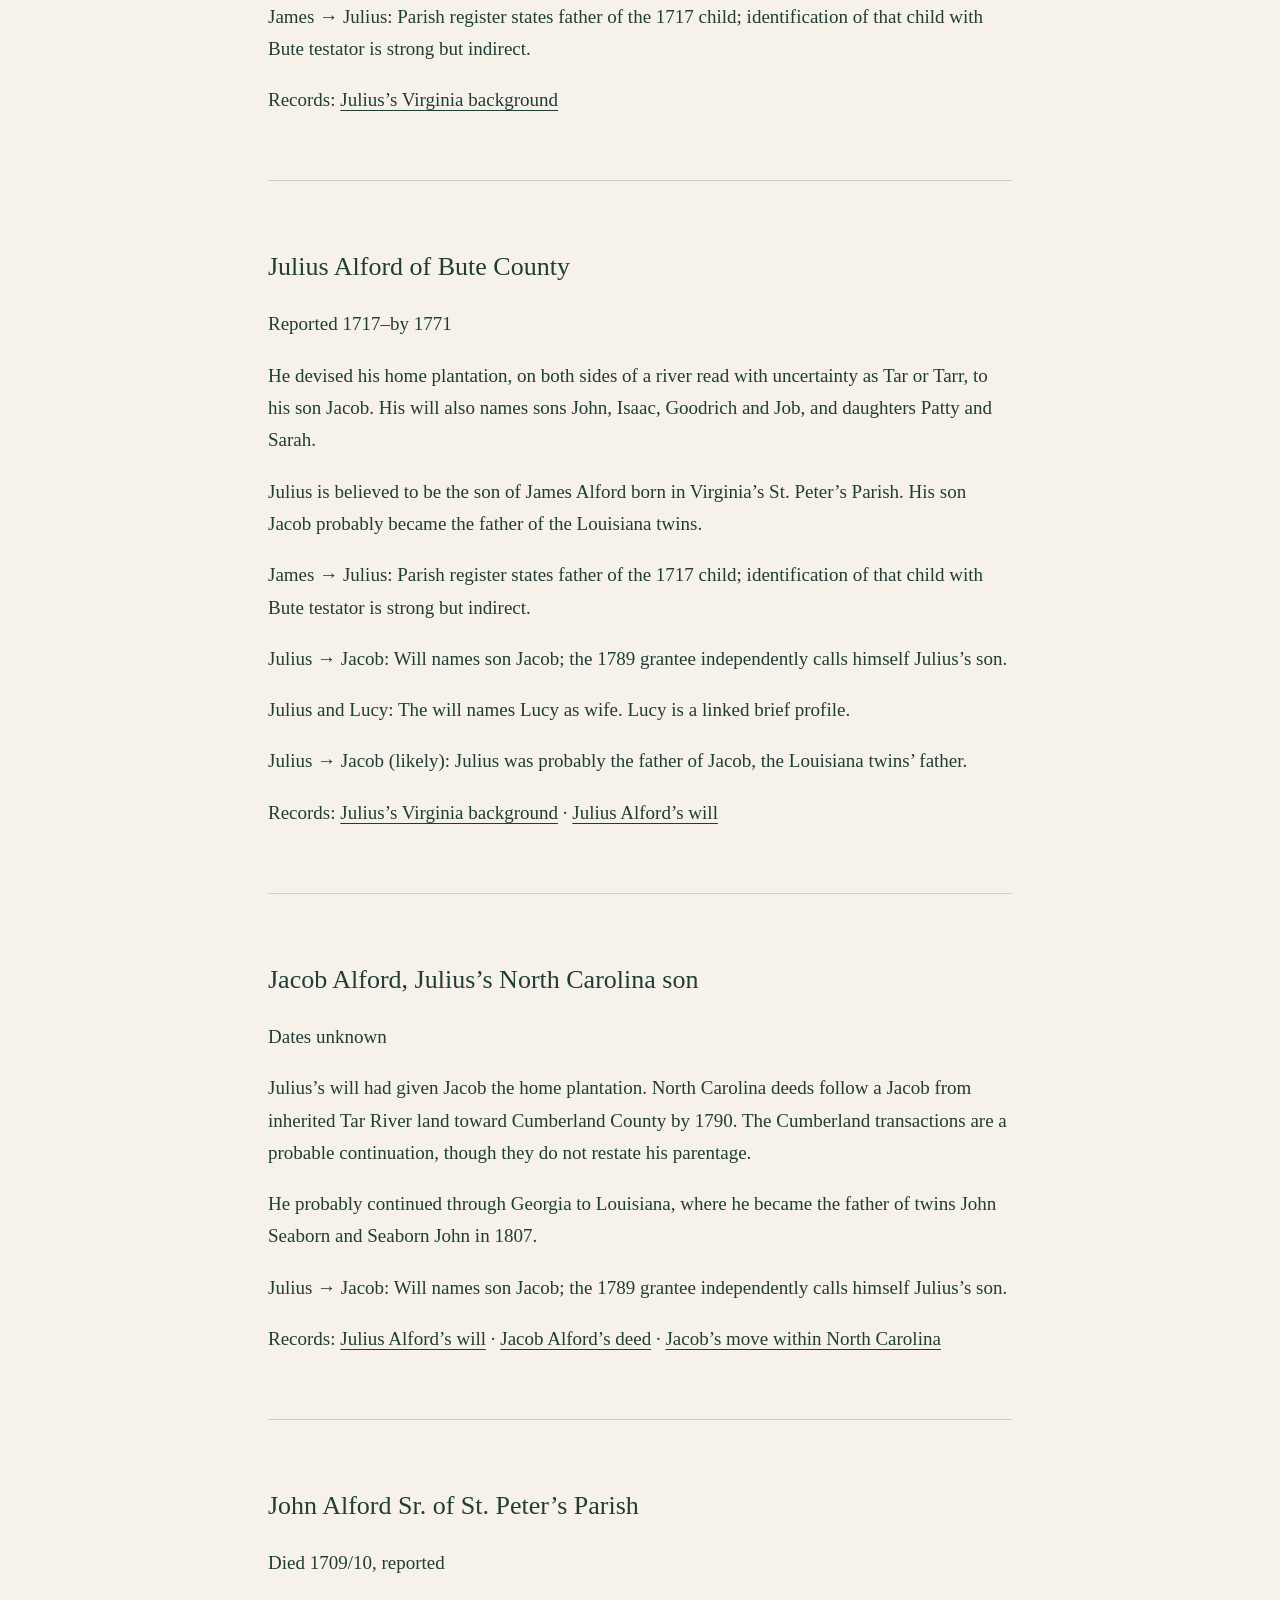
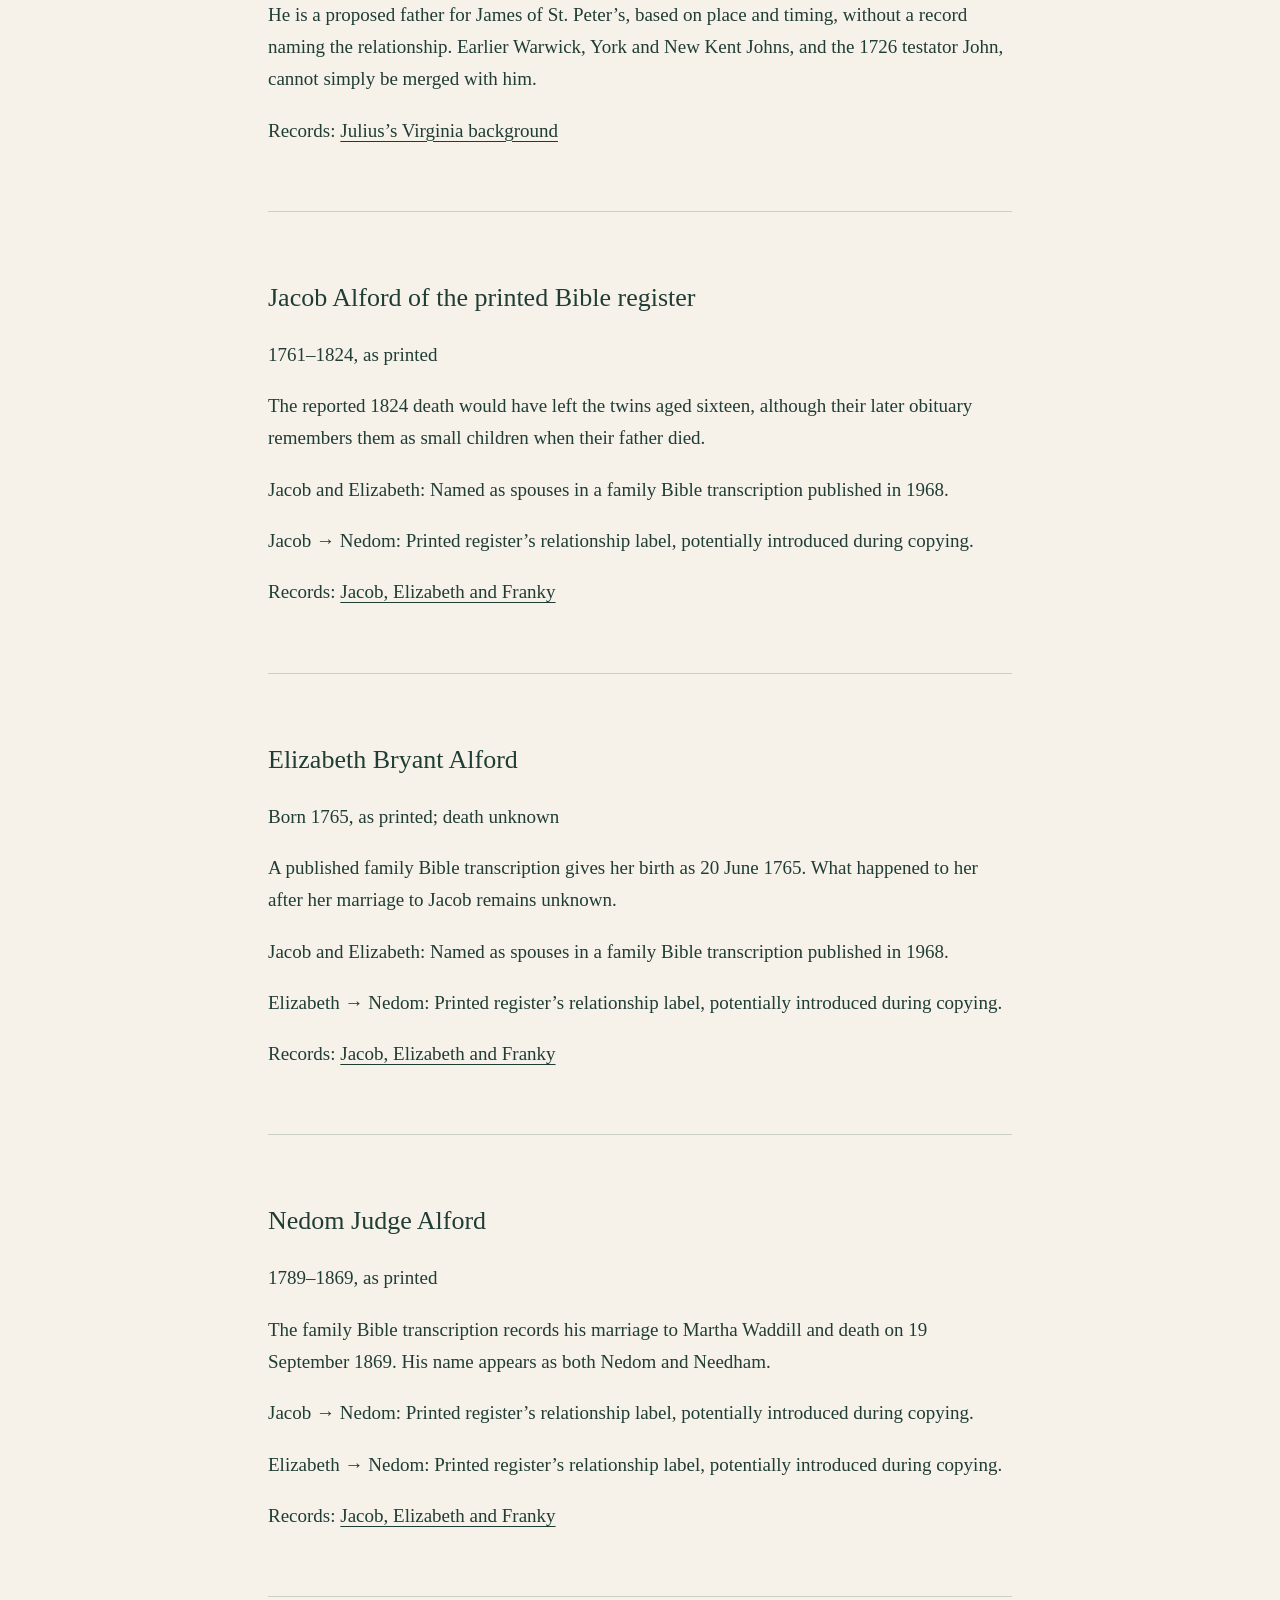
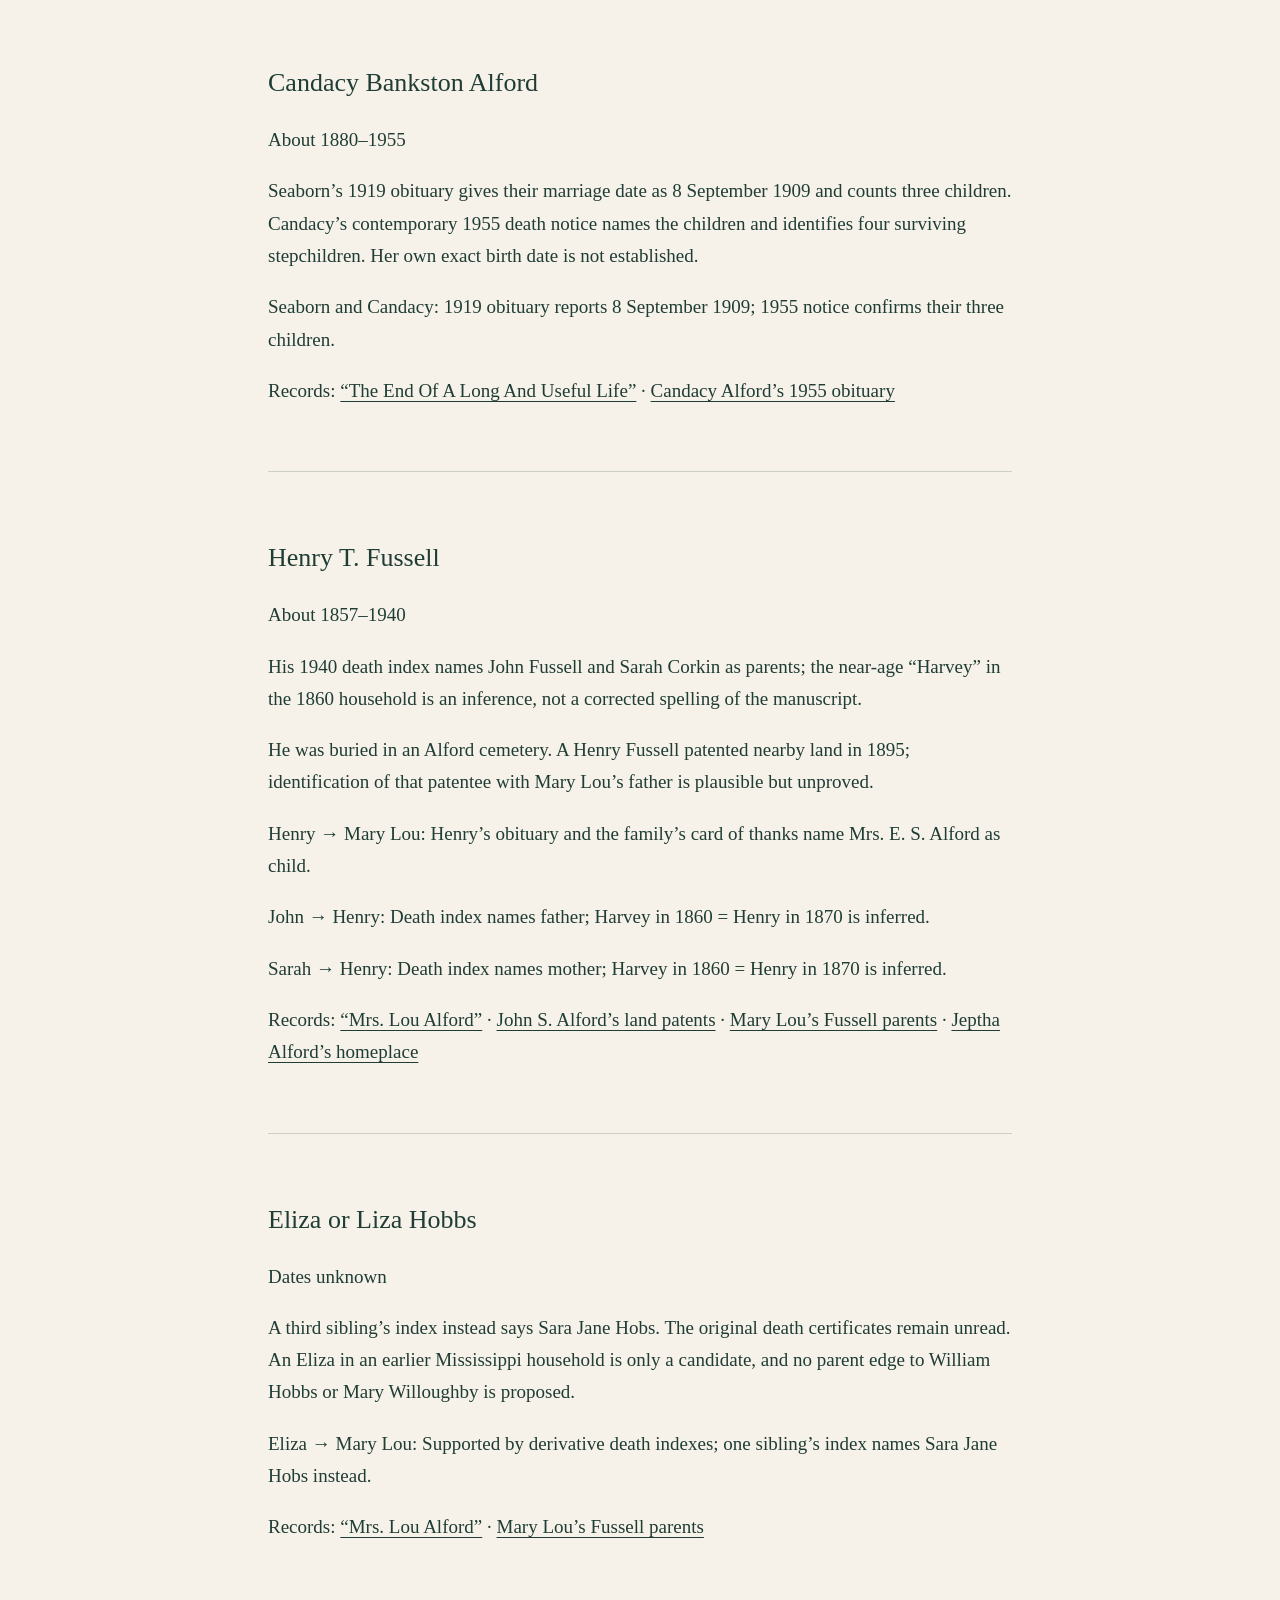
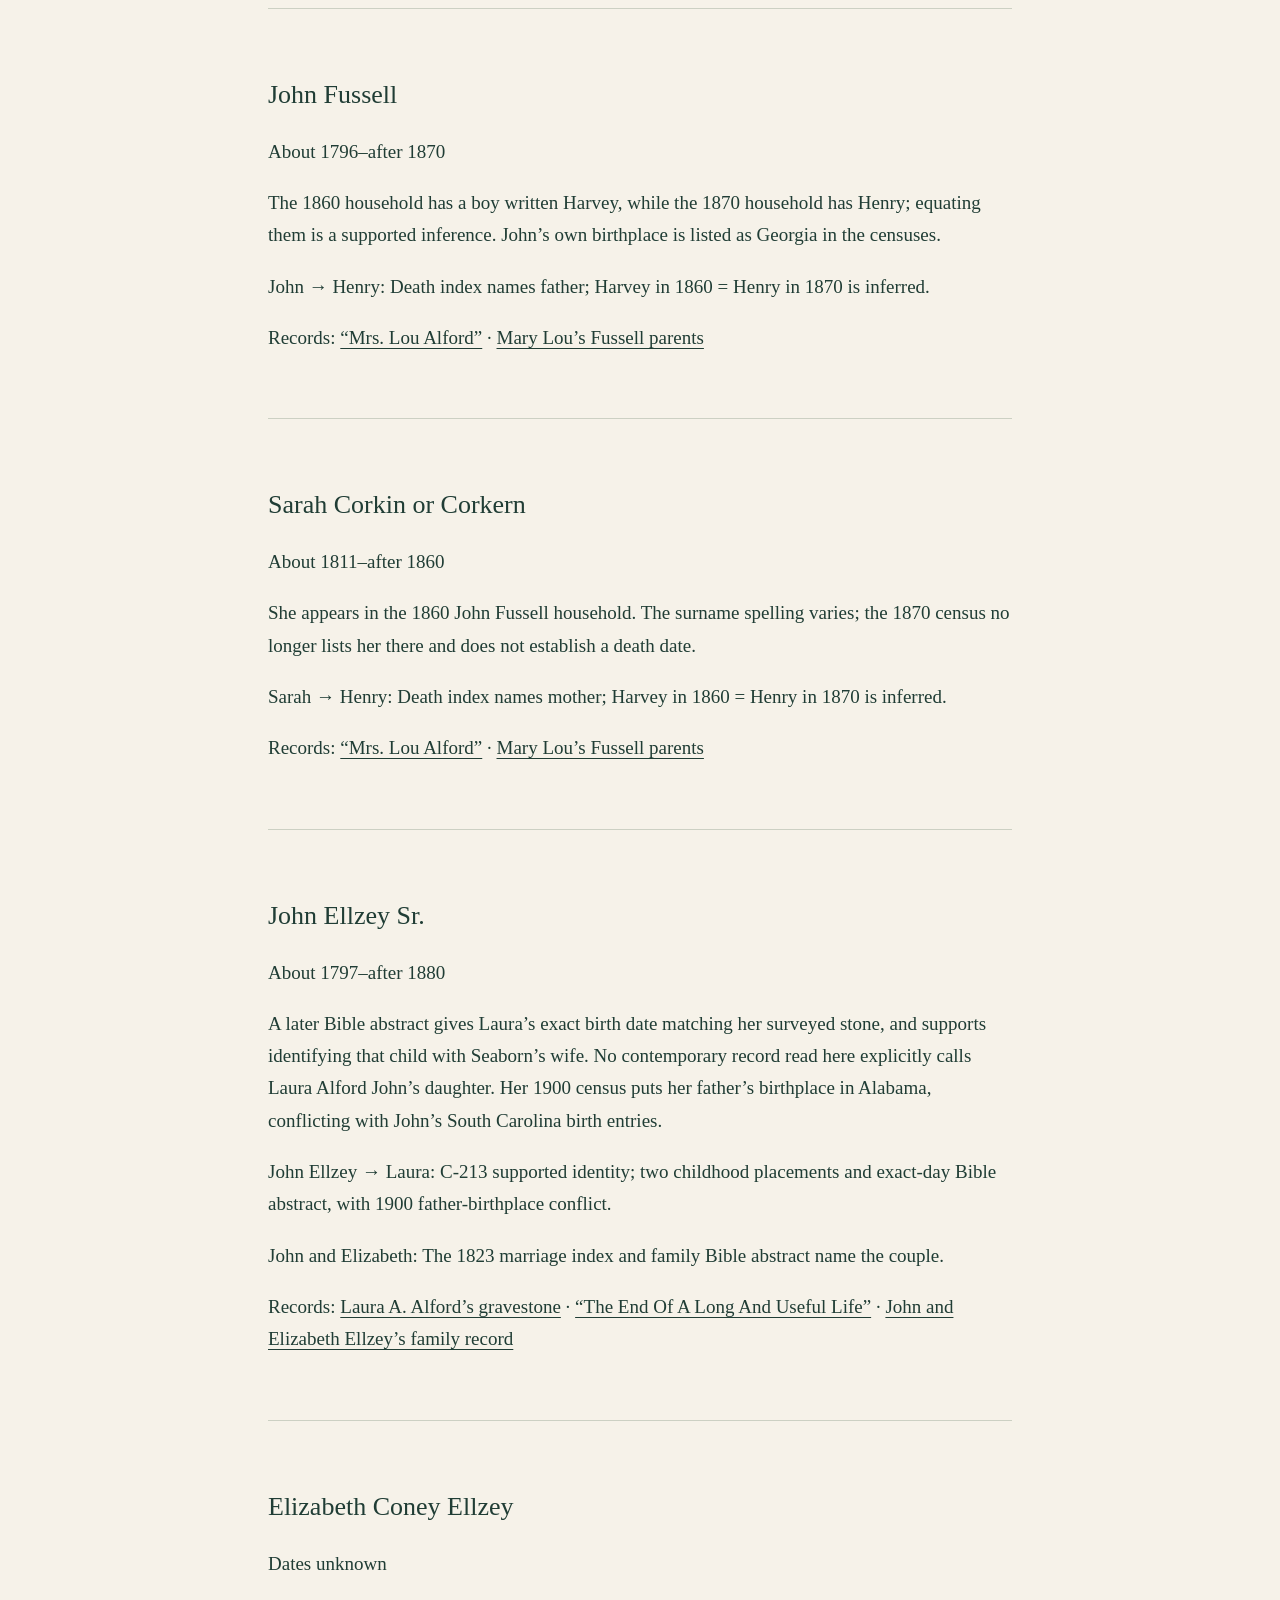
==== commit 20124255: "Focus public copy on the family story and remove research-process commentary" ====
--- a/explore-reading.html
+++ b/explore-reading.html
@@ -1,6 +1,6 @@
 <!doctype html><html lang="en"><meta charset="utf-8"><meta name="viewport" content="width=device-width,initial-scale=1"><title>Alford family explorer · Reading edition</title><link rel="stylesheet" href="reading.css"><main><header><h1>The Alford family explorer</h1><p>People, family connections, places and short histories.</p><a href="explore.html">Interactive explorer</a> · <a href="story.html">Chronological story</a></header>
 <h2>People</h2>
-<article id="john"><h3>John Seaborn Alford</h3><p>1807–1891 or 1897</p><p>John was a Washington Parish farmer and Christine’s great-grandfather. He married Margaret in 1833, and they raised a large family. Their land lay near the Bogue Chitto River; one of John’s lots later contained the family cemetery.</p><p>He had a twin brother, Seaborn John, who became a Methodist preacher. John’s own son was also named Seaborn. Census and family accounts support the relationship from John and Margaret to this younger Seaborn, Christine’s grandfather.</p><p>The twins’ later family account names their father Jacob, but we have not securely connected him to Julius Alford’s son in North Carolina. John’s death year is also unsettled: later sources give 1891 and 1897.</p>
+<article id="john"><h3>John Seaborn Alford</h3><p>1807–1891 or 1897</p><p>John was a Washington Parish farmer and Christine’s great-grandfather. He married Margaret in 1833, and they raised a large family. Their land lay near the Bogue Chitto River; one of John’s lots later contained the family cemetery.</p><p>He had a twin brother, Seaborn John, who became a Methodist preacher. John’s own son was also named Seaborn. This younger Seaborn was Christine’s grandfather.</p><p>Their father was probably Julius Alford’s son Jacob, from North Carolina. John’s death year is also unsettled: later sources give 1891 and 1897.</p>
 <p>Jacob → John S.: Father named by John’s twin in a late 1884 obituary; identity beyond this role unknown.</p>
 <p>Twin brothers: Their twin relationship is given in Seaborn J.’s obituary.</p>
 <p>John and Margaret: Margaret’s 1885 church obituary reports a marriage in 1833.</p>
@@ -9,24 +9,24 @@
 <p>John → Jeptha: Supported by death-index parent naming; later survey father name conflicts.</p>
 <p>Nearby patentees: Patent geography only; same-day 1858 entries do not establish any family tie.</p>
 <p>Records: <a href="story.html#record-twin">Seaborn J. Alford’s obituary</a> · <a href="story.html#record-parentage">John and Margaret → Seaborn L.</a> · <a href="story.html#record-margaret">Margaret Alford’s obituary</a> · <a href="story.html#record-patents">John S. Alford’s land patents</a> · <a href="story.html#record-field">The field before the patent</a> · <a href="story.html#record-farm">1850 agricultural return</a> · <a href="story.html#record-landscape">How this landscape was made</a></p></article>
-<article id="margaret"><h3>Margaret Brumfield Alford</h3><p>1819–1885</p><p>Margaret was John Alford’s wife and Christine’s great-grandmother. Her church obituary says they married in 1833, when she was about fourteen. At her death in 1885, it counted a husband, fourteen surviving children and forty-three grandchildren.</p><p>She joined the Methodists in 1853, was baptized into Mt. Pisgah Baptist Church in 1866 and later joined Bogue Chitto church. These changes in membership are among the few details we have of her life beyond her family.</p><p>Brumfield also appears as her maiden name in indexes to five of her children’s death records, with spelling variations. Her church obituary calls her Margaret Alford. Census and family records support John and Margaret as the parents of Seaborn, Christine’s grandfather.</p><p>A 1965 cemetery survey lists Margaret and J. S. Alford in the same family burial ground in Section 18, near John’s land.</p>
+<article id="margaret"><h3>Margaret Brumfield Alford</h3><p>1819–1885</p><p>Margaret was John Alford’s wife and Christine’s great-grandmother. Her church obituary says they married in 1833, when she was about fourteen. At her death in 1885, it counted a husband, fourteen surviving children and forty-three grandchildren.</p><p>She joined the Methodists in 1853, was baptized into Mt. Pisgah Baptist Church in 1866 and later joined Bogue Chitto church.</p><p>Brumfield also appears as her maiden name in indexes to five of her children’s death records, with spelling variations. Her church obituary calls her Margaret Alford. Their son Seaborn was Christine’s grandfather.</p><p>A 1965 cemetery survey lists Margaret and J. S. Alford in the same family burial ground in Section 18, near John’s land.</p>
 <p>John and Margaret: Margaret’s 1885 church obituary reports a marriage in 1833.</p>
 <p>Margaret → Seaborn L.: Supported by household placements and later family testimony; no near-birth relationship entry.</p>
 <p>Margaret → Sarah: Supported by childhood household and later death-index parent naming.</p>
 <p>Margaret → Jeptha: Supported by death-index parent naming and collateral family evidence.</p>
 <p>Records: <a href="story.html#record-margaret">Margaret Alford’s obituary</a> · <a href="story.html#record-parentage">John and Margaret → Seaborn L.</a> · <a href="story.html#record-landscape">How this landscape was made</a></p></article>
-<article id="seaborn"><h3>Seaborn L. Alford</h3><p>1844–1919</p><p>Seaborn was a farmer near Warnerton and Christine’s grandfather. Census and family accounts identify him as John and Margaret’s son. He served in the Confederate cavalry, was captured at Port Hudson in 1863 and was released on parole.</p><p>He married Laura Ellzey in 1866. They had ten children, according to his obituary; Esco, Christine’s father, was one of them. After Laura’s death, Seaborn married Candacy Bankston and had three more children.</p><p>His homestead lay south of his father’s land. When he died in 1919, his obituary said his home was “in sight of the place of his birth.”</p>
+<article id="seaborn"><h3>Seaborn L. Alford</h3><p>1844–1919</p><p>Seaborn was a farmer near Warnerton and Christine’s grandfather. He was John and Margaret’s son. He served in the Confederate cavalry, was captured at Port Hudson in 1863 and was released on parole.</p><p>He married Laura Ellzey in 1866. They had ten children, according to his obituary; Esco, Christine’s father, was one of them. After Laura’s death, Seaborn married Candacy Bankston and had three more children.</p><p>His homestead lay south of his father’s land. When he died in 1919, his obituary said his home was “in sight of the place of his birth.”</p>
 <p>John → Seaborn L.: Supported by household placements and later family testimony; no near-birth relationship entry.</p>
 <p>Margaret → Seaborn L.: Supported by household placements and later family testimony; no near-birth relationship entry.</p>
-<p>Seaborn and Laura: 1919 obituary reports 24 December 1866; original marriage return unreached.</p>
+<p>Seaborn and Laura: Seaborn’s 1919 obituary dates the marriage to 24 December 1866.</p>
 <p>Seaborn and Candacy: 1919 obituary reports 8 September 1909; 1955 notice confirms their three children.</p>
 <p>Seaborn → Esco: 1880 census explicitly calls Escoe son of Seaborn.</p>
 <p>Records: <a href="story.html#record-seabornObit">“The End Of A Long And Useful Life”</a> · <a href="story.html#record-parentage">John and Margaret → Seaborn L.</a> · <a href="story.html#record-muster">S. L. Alford’s muster card</a> · <a href="story.html#record-parole">Port Hudson prisoner-of-war card</a> · <a href="story.html#record-homestead">Seaborn’s homestead on the township plat</a> · <a href="story.html#record-escoParentage">The 1880 family household</a></p></article>
-<article id="laura"><h3>Laura A. Ellzey Alford</h3><p>1844–1903, reported</p><p>Laura was Seaborn Alford’s first wife, Esco’s mother and Christine’s grandmother. She and Seaborn married on Christmas Eve, 1866, and had ten children, according to his later obituary.</p><p>She was probably the daughter of John and Elizabeth Ellzey. Her surname appears in several spellings; Seaborn’s obituary calls her Laura A. Ellzy.</p><p>Laura died in 1903, after more than thirty-six years of marriage. Her gravestone is shown in the story, but its dates are difficult to read. The dates used here come from an earlier cemetery transcription, with her birth date also supported by a family Bible abstract.</p>
-<p>Seaborn and Laura: 1919 obituary reports 24 December 1866; original marriage return unreached.</p>
+<article id="laura"><h3>Laura A. Ellzey Alford</h3><p>1844–1903, reported</p><p>Laura was Seaborn Alford’s first wife, Esco’s mother and Christine’s grandmother. She and Seaborn married on Christmas Eve, 1866, and had ten children, according to his later obituary.</p><p>She was probably the daughter of John and Elizabeth Ellzey. Her surname appears in several spellings; Seaborn’s obituary calls her Laura A. Ellzy.</p><p>Laura died in 1903, after more than thirty-six years of marriage.</p>
+<p>Seaborn and Laura: Seaborn’s 1919 obituary dates the marriage to 24 December 1866.</p>
 <p>Laura → Esco: Supported by wife/mother household and family evidence; census states Esco’s relation to head, not to Laura.</p>
 <p>John Ellzey → Laura: C-213 supported identity; two childhood placements and exact-day Bible abstract, with 1900 father-birthplace conflict.</p>
-<p>Elizabeth → Laura: Supported by Bible abstract; Laura’s original Bible leaf unphotographed and Elizabeth’s 1850 age conflicts.</p>
+<p>Elizabeth → Laura: The Bible abstract names Laura as their daughter; Elizabeth’s recorded 1850 age conflicts with the family dates.</p>
 <p>Records: <a href="story.html#record-laura">Laura A. Alford’s gravestone</a> · <a href="story.html#record-seabornObit">“The End Of A Long And Useful Life”</a> · <a href="story.html#record-escoParentage">The 1880 family household</a> · <a href="story.html#record-ellzeyBible">John and Elizabeth Ellzey’s family record</a></p></article>
 <article id="esco"><h3>Esco Seaborn Alford</h3><p>1878–1958</p><p>Esco was Christine’s father, a farmer and dairyman near Mount Hermon. He was the son of Seaborn and Laura Alford. He also served his community as a church deacon and parish jury commissioner.</p><p>He married Mary Lou Fussell in 1899. By 1900 they had their own farm household, near other members of his family. Their daughter Christine later trained as a nurse in New Orleans.</p><p>Esco and Mary Lou’s son Cleo Clabon was born on 8 July 1904 and died that December, at five months old. He was buried in the family cemetery.</p><p>After Mary Lou died in 1946, he married Lynnie Schilling, who died in 1947, and then Florence Bennett in 1951. He died after a stroke in April 1958 and was buried at Bogue Chitto Baptist Church.</p>
 <p>Seaborn → Esco: 1880 census explicitly calls Escoe son of Seaborn.</p>
@@ -41,46 +41,46 @@
 <p>Henry → Mary Lou: Henry’s obituary and the family’s card of thanks name Mrs. E. S. Alford as child.</p>
 <p>Eliza → Mary Lou: Supported by derivative death indexes; one sibling’s index names Sara Jane Hobs instead.</p>
 <p>Records: <a href="story.html#record-escoMarriage">Esco Alford’s marriages</a> · <a href="story.html#record-maryObit">“Mrs. Lou Alford”</a> · <a href="story.html#record-census1930">The Alford household in 1930</a> · <a href="story.html#record-census1900">Esco and Mary Lou’s 1900 household</a> · <a href="story.html#record-marriage">Christine Alford and Charles B. Knight</a> · <a href="story.html#record-fussellFamily">Mary Lou’s Fussell parents</a> · <a href="story.html#record-familyCemetery">The family cemetery</a></p></article>
-<article id="christine"><h3>Christine Alford Knight</h3><p>About 1921–2008</p><p>Christine grew up on a farm near Mount Hermon, the daughter of Esco and Mary Lou Alford. She graduated from Touro Infirmary’s nursing school in 1941 and was working in public health in Baton Rouge by 1942.</p><p>She married Charles Binford Knight in 1946 and continued nursing. Her work included coordinating clinics for children with disabilities across several parishes. She retired in 1975 after thirty-three years with the Louisiana Public Health Department, according to her obituary.</p><p>She died in 2008, having outlived Charles. Her later obituary gives her birth as 1 January 1921; an original birth record has not been found in this research. Accounts disagree on her exact death date.</p>
+<article id="christine"><h3>Christine Alford Knight</h3><p>About 1921–2008</p><p>Christine grew up on a farm near Mount Hermon, the daughter of Esco and Mary Lou Alford. She graduated from Touro Infirmary’s nursing school in 1941 and was working in public health in Baton Rouge by 1942.</p><p>She married Charles Binford Knight in 1946 and continued nursing. Her work included coordinating clinics for children with disabilities across several parishes. She retired in 1975 after thirty-three years with the Louisiana Public Health Department, according to her obituary.</p><p>She died in 2008, having outlived Charles. Her obituary gives her birth as 1 January 1921. Accounts disagree on her exact death date.</p>
 <p>Esco → Christine: Obituary and household evidence name Christine.</p>
 <p>Mary Lou → Christine: Mary Lou’s contemporary obituary names Mrs. Christine Knight as daughter.</p>
-<p>Christine and Charles: 1946 marriage index; original return unreached.</p>
+<p>Christine and Charles: The marriage index dates their wedding to 1946.</p>
 <p>Records: <a href="story.html#record-census1930">The Alford household in 1930</a> · <a href="story.html#record-nursing">Christine’s 1941 graduation notice</a> · <a href="story.html#record-directory">Christine in the Baton Rouge directories</a> · <a href="story.html#record-marriage">Christine Alford and Charles B. Knight</a> · <a href="story.html#record-census1950">Christine and Charles in the 1950 census</a> · <a href="story.html#record-memorial">Christine Alford Knight’s memorial</a></p></article>
 <article id="charles"><h3>Charles Binford Knight</h3><p>Married 1946</p><p>Charles Binford Knight was Christine’s husband. They married in Bienville Parish on 1 February 1946 and later lived in Baton Rouge.</p><p>In 1950, he was an assistant manager at a funeral home while Christine worked as a parish health nurse. Her obituary describes a forty-four-year marriage and says that he died before her.</p>
-<p>Christine and Charles: 1946 marriage index; original return unreached.</p>
+<p>Christine and Charles: The marriage index dates their wedding to 1946.</p>
 <p>Records: <a href="story.html#record-marriage">Christine Alford and Charles B. Knight</a> · <a href="story.html#record-census1950">Christine and Charles in the 1950 census</a> · <a href="story.html#record-memorial">Christine Alford Knight’s memorial</a></p></article>
 <article id="jacob-twins-father"><h3>Jacob Alford, reported father of the twins</h3><p>Died 1824 (reported)</p><p>Jacob was the father of John Seaborn and Seaborn John Alford, twins born in 1807. He was probably Julius Alford’s son Jacob, who left North Carolina and later settled near the Bogue Chitto.</p><p>He is believed to have died in 1824. A published family Bible transcription gives the date as 16 July. The twins would have been sixteen, although their later obituary remembers them as quite small when their father died.</p><p>The Bogue Chitto land was surveyed for Jacob’s heirs on 20 January 1831. If this claimant was the twins’ father, that places his death between the beginning of his settlement claim in December 1807 and the 1831 survey.</p>
 <p>Jacob → John S.: Father named by John’s twin in a late 1884 obituary; identity beyond this role unknown.</p>
 <p>Jacob → Seaborn J.: Father named in Seaborn J.’s 1884 obituary; identity beyond this role unknown.</p>
-<p>Julius → Jacob (likely): Likely father, if the Louisiana twins’ father was Julius’s documented North Carolina son. The story follows this probable identification; the surviving records have not securely joined the two Jacobs.</p>
+<p>Julius → Jacob (likely): Julius was probably the father of Jacob, the Louisiana twins’ father.</p>
 <p>Records: <a href="story.html#record-twin">Seaborn J. Alford’s obituary</a> · <a href="story.html#record-jacobFamily">Jacob, Elizabeth and Franky</a> · <a href="story.html#record-survey">Survey for the heirs of Jacob Alford</a> · <a href="story.html#record-settlement">How Jacob’s settlement became a land claim</a> · <a href="story.html#record-deed">Jacob Alford’s deed</a> · <a href="story.html#record-georgia">The likely route through Georgia</a></p></article>
-<article id="seaborn-j-twin"><h3>Seaborn John Alford</h3><p>1807–1884</p><p>An obituary by W. H. Germany in the New Orleans Christian Advocate dates his birth to 11 October 1807 near modern Osyka and his death to 7 February 1884. It supplies the father Jacob story but is a late informant for 1807 events.</p><p>Seaborn John, the twin, is a different person from Seaborn L., John’s son born in 1844.</p>
+<article id="seaborn-j-twin"><h3>Seaborn John Alford</h3><p>1807–1884</p><p>His obituary dates his birth to 11 October 1807 near present-day Osyka and his death to 7 February 1884. It names his father as Jacob and describes Seaborn’s work as a Methodist local preacher.</p><p>Seaborn John, the twin, is a different person from Seaborn L., John’s son born in 1844.</p>
 <p>Jacob → Seaborn J.: Father named in Seaborn J.’s 1884 obituary; identity beyond this role unknown.</p>
 <p>Twin brothers: Their twin relationship is given in Seaborn J.’s obituary.</p>
 <p>Records: <a href="story.html#record-twin">Seaborn J. Alford’s obituary</a></p></article>
-<article id="james-st-peters"><h3>James Alford of St. Peter’s Parish</h3><p>Dates unknown</p><p>The parish entries also name sons James and Warren. No reviewed entry names their mother. The proposed father of James, John Alford Sr., remains unproved.</p><p>This is an explicit deeper path into the North Carolina household. The connection from that household to Christine’s Louisiana line remains unproved.</p>
+<article id="james-st-peters"><h3>James Alford of St. Peter’s Parish</h3><p>Dates unknown</p><p>The parish entries also name sons James and Warren, but do not name their mother. John Alford Sr. is a possible father of James.</p><p>James belongs to the family’s earlier Virginia history. The connection through Julius and Jacob to Christine’s Louisiana line is probable.</p>
 <p>James → Julius: Parish register states father of the 1717 child; identification of that child with Bute testator is strong but indirect.</p>
 <p>Records: <a href="story.html#record-juliusBackground">Julius’s Virginia background</a></p></article>
-<article id="julius-bute"><h3>Julius Alford of Bute County</h3><p>Reported 1717–by 1771</p><p>He devised his home plantation, on both sides of a river read with uncertainty as Tar or Tarr, to his son Jacob. His will also names sons John, Isaac, Goodrich and Job, and daughters Patty and Sarah.</p><p>The identification of this testator with the Julius born to James in Virginia’s St. Peter’s Parish is strong but indirect. It does not identify his son with the Louisiana twins’ father.</p>
+<article id="julius-bute"><h3>Julius Alford of Bute County</h3><p>Reported 1717–by 1771</p><p>He devised his home plantation, on both sides of a river read with uncertainty as Tar or Tarr, to his son Jacob. His will also names sons John, Isaac, Goodrich and Job, and daughters Patty and Sarah.</p><p>Julius is believed to be the son of James Alford born in Virginia’s St. Peter’s Parish. His son Jacob probably became the father of the Louisiana twins.</p>
 <p>James → Julius: Parish register states father of the 1717 child; identification of that child with Bute testator is strong but indirect.</p>
 <p>Julius → Jacob: Will names son Jacob; the 1789 grantee independently calls himself Julius’s son.</p>
 <p>Julius and Lucy: The will names Lucy as wife. Lucy is a linked brief profile.</p>
-<p>Julius → Jacob (likely): Likely father, if the Louisiana twins’ father was Julius’s documented North Carolina son. The story follows this probable identification; the surviving records have not securely joined the two Jacobs.</p>
+<p>Julius → Jacob (likely): Julius was probably the father of Jacob, the Louisiana twins’ father.</p>
 <p>Records: <a href="story.html#record-juliusBackground">Julius’s Virginia background</a> · <a href="story.html#record-will">Julius Alford’s will</a></p></article>
-<article id="jacob-north-carolina"><h3>Jacob Alford, Julius’s North Carolina son</h3><p>Dates unknown</p><p>Julius’s will had given Jacob the home plantation. North Carolina deeds follow a Jacob from inherited Tar River land toward Cumberland County by 1790. The Cumberland transactions are a probable continuation, though they do not restate his parentage.</p><p>No reviewed record joins this man to the twins born in Louisiana in 1807. The proposed North Carolina–Georgia–Louisiana route remains a series of identity judgments, not one documented itinerary.</p>
+<article id="jacob-north-carolina"><h3>Jacob Alford, Julius’s North Carolina son</h3><p>Dates unknown</p><p>Julius’s will had given Jacob the home plantation. North Carolina deeds follow a Jacob from inherited Tar River land toward Cumberland County by 1790. The Cumberland transactions are a probable continuation, though they do not restate his parentage.</p><p>He probably continued through Georgia to Louisiana, where he became the father of twins John Seaborn and Seaborn John in 1807.</p>
 <p>Julius → Jacob: Will names son Jacob; the 1789 grantee independently calls himself Julius’s son.</p>
 <p>Records: <a href="story.html#record-will">Julius Alford’s will</a> · <a href="story.html#record-deed">Jacob Alford’s deed</a> · <a href="story.html#record-ncMove">Jacob’s move within North Carolina</a></p></article>
 <article id="john-alford-senior"><h3>John Alford Sr. of St. Peter’s Parish</h3><p>Died 1709/10, reported</p><p>He is a proposed father for James of St. Peter’s, based on place and timing, without a record naming the relationship. Earlier Warwick, York and New Kent Johns, and the 1726 testator John, cannot simply be merged with him.</p>
 <p>Records: <a href="story.html#record-juliusBackground">Julius’s Virginia background</a></p></article>
-<article id="jacob-printed-register"><h3>Jacob Alford of the printed Bible register</h3><p>1761–1824, as printed</p><p>The original Bible, its handwriting and the intermediate copy have not been examined. The printed relationship labels may be editorial additions.</p><p>Its 1824 death sits awkwardly with the 1884 recollection that the 1807 twins were small when their father died. The register never names those twins.</p>
-<p>Jacob and Elizabeth: Named as spouses in a 1968 newspaper copy of a family Bible; original Bible not examined.</p>
+<article id="jacob-printed-register"><h3>Jacob Alford of the printed Bible register</h3><p>1761–1824, as printed</p><p>The reported 1824 death would have left the twins aged sixteen, although their later obituary remembers them as small children when their father died.</p>
+<p>Jacob and Elizabeth: Named as spouses in a family Bible transcription published in 1968.</p>
 <p>Jacob → Nedom: Printed register’s relationship label, potentially introduced during copying.</p>
 <p>Records: <a href="story.html#record-jacobFamily">Jacob, Elizabeth and Franky</a></p></article>
-<article id="elizabeth-bryant"><h3>Elizabeth Bryant Alford</h3><p>Born 1765, as printed; death unknown</p><p>Her birth date of 20 June 1765 is the newspaper’s reading of a copied Bible. No original marriage record was inspected for this proposal, and her later fate is unresolved.</p>
-<p>Jacob and Elizabeth: Named as spouses in a 1968 newspaper copy of a family Bible; original Bible not examined.</p>
+<article id="elizabeth-bryant"><h3>Elizabeth Bryant Alford</h3><p>Born 1765, as printed; death unknown</p><p>A published family Bible transcription gives her birth as 20 June 1765. What happened to her after her marriage to Jacob remains unknown.</p>
+<p>Jacob and Elizabeth: Named as spouses in a family Bible transcription published in 1968.</p>
 <p>Elizabeth → Nedom: Printed register’s relationship label, potentially introduced during copying.</p>
 <p>Records: <a href="story.html#record-jacobFamily">Jacob, Elizabeth and Franky</a></p></article>
-<article id="nedom-judge"><h3>Nedom Judge Alford</h3><p>1789–1869, as printed</p><p>The same newspaper continuation prints his death as 19 September 1869 and records a marriage to Martha Waddill. These are copied Bible readings, not original entries. “Nedom” is retained as the printed spelling; “Needham” is a later normalization.</p>
+<article id="nedom-judge"><h3>Nedom Judge Alford</h3><p>1789–1869, as printed</p><p>The family Bible transcription records his marriage to Martha Waddill and death on 19 September 1869. His name appears as both Nedom and Needham.</p>
 <p>Jacob → Nedom: Printed register’s relationship label, potentially introduced during copying.</p>
 <p>Elizabeth → Nedom: Printed register’s relationship label, potentially introduced during copying.</p>
 <p>Records: <a href="story.html#record-jacobFamily">Jacob, Elizabeth and Franky</a></p></article>
@@ -103,18 +103,18 @@
 <p>Records: <a href="story.html#record-maryObit">“Mrs. Lou Alford”</a> · <a href="story.html#record-fussellFamily">Mary Lou’s Fussell parents</a></p></article>
 <article id="john-ellzey"><h3>John Ellzey Sr.</h3><p>About 1797–after 1880</p><p>A later Bible abstract gives Laura’s exact birth date matching her surveyed stone, and supports identifying that child with Seaborn’s wife. No contemporary record read here explicitly calls Laura Alford John’s daughter. Her 1900 census puts her father’s birthplace in Alabama, conflicting with John’s South Carolina birth entries.</p>
 <p>John Ellzey → Laura: C-213 supported identity; two childhood placements and exact-day Bible abstract, with 1900 father-birthplace conflict.</p>
-<p>John and Elizabeth: 1823 marriage index and family Bible abstract; original marriage record unreached.</p>
+<p>John and Elizabeth: The 1823 marriage index and family Bible abstract name the couple.</p>
 <p>Records: <a href="story.html#record-laura">Laura A. Alford’s gravestone</a> · <a href="story.html#record-seabornObit">“The End Of A Long And Useful Life”</a> · <a href="story.html#record-ellzeyBible">John and Elizabeth Ellzey’s family record</a></p></article>
 <article id="elizabeth-coney"><h3>Elizabeth Coney Ellzey</h3><p>Dates unknown</p><p>Elizabeth is in John’s 1850 household, but her recorded age of 34 conflicts with a marriage twenty-seven years earlier. Laura’s own Bible entry is not on the photographed original leaf.</p>
-<p>Elizabeth → Laura: Supported by Bible abstract; Laura’s original Bible leaf unphotographed and Elizabeth’s 1850 age conflicts.</p>
-<p>John and Elizabeth: 1823 marriage index and family Bible abstract; original marriage record unreached.</p>
+<p>Elizabeth → Laura: The Bible abstract names Laura as their daughter; Elizabeth’s recorded 1850 age conflicts with the family dates.</p>
+<p>John and Elizabeth: The 1823 marriage index and family Bible abstract name the couple.</p>
 <p>Records: <a href="story.html#record-laura">Laura A. Alford’s gravestone</a> · <a href="story.html#record-ellzeyBible">John and Elizabeth Ellzey’s family record</a></p></article>
-<article id="sarah-alford-brumfield"><h3>Sarah (Alford) Ellzey Brumfield</h3><p>About 1842–1929</p><p>A 1929 affidavit by Jeptha M. Alford calls her his sister and says she died at his home without descendant heirs. A 1929 newspaper notice also calls her his sister.</p><p>Her first marriage date is disputed even within her 1927 applications: about 1872 versus an overwritten October 1868. June 1870 households place both parties with their birth families. Her burial is unlocated in the held survey corpus.</p>
+<article id="sarah-alford-brumfield"><h3>Sarah (Alford) Ellzey Brumfield</h3><p>About 1842–1929</p><p>A 1929 affidavit by Jeptha M. Alford calls her his sister and says she died at his home without descendant heirs. A 1929 newspaper notice also calls her his sister.</p><p>Her first marriage date is disputed even within her 1927 applications: about 1872 versus an overwritten October 1868. June 1870 households place both parties with their birth families. Her burial place is unknown.</p>
 <p>John → Sarah: Supported by childhood household and later death-index parent naming.</p>
 <p>Margaret → Sarah: Supported by childhood household and later death-index parent naming.</p>
 <p>Brother and sister: Jeptha’s sworn 1929 affidavit and a contemporary death notice state sibling relationship.</p>
 <p>Records: <a href="story.html#record-parentage">John and Margaret → Seaborn L.</a> · <a href="story.html#record-sarahPension">Sarah’s two widow applications</a></p></article>
-<article id="jeptha-m-alford"><h3>Jeptha Martin Alford</h3><p>About 1862–1948</p><p>His 1948 obituary says he was born within 300 yards of the home where he died. His own affidavit for Sarah’s estate identifies her as his sister. A cemetery survey’s “John Griff” father wording conflicts with the other John S. evidence and should not be silently corrected.</p>
+<article id="jeptha-m-alford"><h3>Jeptha Martin Alford</h3><p>About 1862–1948</p><p>His 1948 obituary says he was born within 300 yards of the home where he died. His own affidavit for Sarah’s estate identifies her as his sister. A cemetery survey’s “John Griff” father wording conflicts with the other John S. evidence.</p>
 <p>John → Jeptha: Supported by death-index parent naming; later survey father name conflicts.</p>
 <p>Margaret → Jeptha: Supported by death-index parent naming and collateral family evidence.</p>
 <p>Brother and sister: Jeptha’s sworn 1929 affidavit and a contemporary death notice state sibling relationship.</p>
@@ -122,35 +122,35 @@
 <article id="lynnie-schilling"><h3>Lynnie Schilling Simmons Alford</h3><p>About 1879–1947</p><p>The index names parents Esco Schillings and Elizabeth Ellzey. Linking her mother to Laura’s sister Eveline is a plausible family reconstruction, not a proven first-cousin relationship to Esco. Lynnie died in October 1947.</p>
 <p>Esco and Lynnie: A marriage index dates their marriage to 30 April 1946. Her 1947 death index names Esco as her husband.</p>
 <p>Records: <a href="story.html#record-escoObit">Esco’s funeral in the hometown paper</a> · <a href="story.html#record-lynnieMarriage">Esco’s later marriage to Lynnie</a></p></article>
-<article id="barksdale-brumfield"><h3>Barksdale W. Brumfield</h3><p>Dates unknown</p><p>His surname alone does not establish kinship with Margaret Brumfield. He is a land neighbour and map label, not an ancestor in this presentation tree.</p>
+<article id="barksdale-brumfield"><h3>Barksdale W. Brumfield</h3><p>Dates unknown</p><p>He was a land neighbour of John Alford. Any family connection to Margaret Brumfield is uncertain.</p>
 <p>Nearby patentees: Patent geography only; same-day 1858 entries do not establish any family tie.</p>
 <p>Records: <a href="story.html#record-patents">John S. Alford’s land patents</a> · <a href="story.html#record-plat">The 1851 township map</a></p></article>
-<article id="lucy-bute"><h3>Lucy Alford</h3><p>Alive in 1768</p><p>The will grants her a horse, saddle, bed and use of residual property during her lifetime or widowhood. No maiden name or later death date is established here.</p>
+<article id="lucy-bute"><h3>Lucy Alford</h3><p>Alive in 1768</p><p>The will grants her a horse, saddle, bed and use of residual property during her lifetime or widowhood. Her maiden name and death date are unknown.</p>
 <p>Julius and Lucy: The will names Lucy as wife. Lucy is a linked brief profile.</p>
 <p>Records: <a href="story.html#record-will">Julius Alford’s will</a></p></article>
-<article id="jacob-claimant"><h3>Jacob Alford, Pearl River land claimant</h3><p>Settlement claim from December 1807; dead by 20 January 1831</p><p>James O. Cosby’s list of actual settlers, certified 7 June 1813, records Jacob Alford with one claim by settlement beginning in December 1807. The settlement month need not mark his first physical arrival.</p><p>A survey made for Jacob Alford’s heirs on 20 January 1831 measures 636.54 acres along the Bogue Chitto and cites certificate 41. The later resurvey connects it to Cosby claim 987. These are successive measurements of one claim; the survey proves the claimant had died by January 1831 but does not name any individual heir.</p><p>The claimant’s identification with the twins’ father or with Julius’s North Carolina son is plausible but unproved. No parent, spouse or possible-identity edge is proposed.</p>
+<article id="jacob-claimant"><h3>Jacob Alford, Pearl River land claimant</h3><p>Settlement claim from December 1807; dead by 20 January 1831</p><p>James O. Cosby’s list of actual settlers, certified 7 June 1813, records Jacob Alford with one claim by settlement beginning in December 1807. The settlement month need not mark his first physical arrival.</p><p>A survey made for Jacob Alford’s heirs on 20 January 1831 measures 636.54 acres along the Bogue Chitto and cites certificate 41. The later resurvey connects it to Cosby claim 987. These are successive measurements of one claim; the survey proves the claimant had died by January 1831 but does not name any individual heir.</p><p>This claimant was probably Julius Alford’s son Jacob and the father of the Louisiana twins.</p>
 <p>Records: <a href="story.html#record-settlement">How Jacob’s settlement became a land claim</a> · <a href="story.html#record-survey">Survey for the heirs of Jacob Alford</a></p></article>
 <h2>Short histories</h2>
-<article id="jacob-settlement-claim-survey"><h3>Jacob’s settlement by the Bogue Chitto</h3><p>A dated settlement became a federal claim and, later, a survey for heirs.</p><p>Cosby’s 1813 list records a Jacob Alford claim ‘by settlement’ beginning in December 1807. The date anchors the claim beside the Bogue Chitto River, in territory then governed by Spain. It need not be the day Jacob first entered the region. Congress’s 1819 law provided donation grants for qualifying claimants or their legal representatives on the commissioners’ lists; the record does not show an earlier Spanish permit for Jacob.</p><p>On 20 January 1831, a survey measured 636.54 acres for the ‘Heirs Jacob Alford.’ The drawing puts the river on the tract’s eastern side and the present Louisiana–Mississippi boundary at its north. An 1851 township plat identifies the same claim by Cosby number 987 and certificate 41. The heirs are not individually named, and successive survey measurements are not separate family grants.</p><p>The claimant is probably connected to the father of John S. Alford and his twin, but the survey does not establish that identity or connect him to Julius Alford’s North Carolina son. What can this land record tell us before we connect the men named Jacob?</p>
+<article id="jacob-settlement-claim-survey"><h3>Jacob’s settlement by the Bogue Chitto</h3><p>A dated settlement became a federal claim and, later, a survey for heirs.</p><p>Cosby’s 1813 list records a Jacob Alford claim ‘by settlement’ beginning in December 1807. The date anchors the claim beside the Bogue Chitto River, in territory then governed by Spain. It need not be the day Jacob first entered the region. Congress’s 1819 law provided donation grants for qualifying claimants or their legal representatives on the commissioners’ lists; the record does not show an earlier Spanish permit for Jacob.</p><p>On 20 January 1831, a survey measured 636.54 acres for the ‘Heirs Jacob Alford.’ The drawing puts the river on the tract’s eastern side and the present Louisiana–Mississippi boundary at its north. An 1851 township plat identifies the same claim by Cosby number 987 and certificate 41. The heirs are not individually named, and successive survey measurements are not separate family grants.</p><p>Jacob was probably the father of John Seaborn and his twin, and Julius Alford’s son from North Carolina.</p>
 <p>Records: <a href="story.html#record-settlement">How Jacob’s settlement became a land claim</a> · <a href="story.html#record-survey">Survey for the heirs of Jacob Alford</a> · <a href="story.html#record-plat">The 1851 township map</a> · <a href="story.html#record-frontier">Spanish West Florida becomes part of Louisiana</a></p></article>
-<article id="john-field-cemeteries"><h3>The field and the two cemeteries</h3><p>A field on an 1851 map, John’s later land, and two distinct burial grounds.</p><p>A government township map approved in 1851 marks a FIELD along the older Elisha Roberts claim. The drawn field extends into lot 1 of section 18. Seven years later John S. Alford received federal title to that 36.60-acre lot and two lots in section 17, totaling 93.84 acres. The map shows worked ground before John’s patent; it does not say who worked it. A farm return associated with John reports corn, oats and forty improved acres in 1850, but it does not locate that farm on this field.</p><p>The mapped Alford family cemetery falls inside the section 18 lot on a modern reconstruction of the patent. That placement does not tell us when the burial ground was established. Laura Ellzey Alford’s weathered marker belongs to this family ground. Bogue Chitto church cemetery is a separate place: Esco’s 1958 death notice explicitly gives his interment there, adjacent to the church.</p><p>Modern parcel outlines and the old plat are approximate; neither places John’s house. What does the field actually prove about his farm?</p>
+<article id="john-field-cemeteries"><h3>The field and the two cemeteries</h3><p>A field on an 1851 map, John’s later land, and two distinct burial grounds.</p><p>A government township map approved in 1851 marks a FIELD along the older Elisha Roberts claim. The drawn field extends into lot 1 of section 18. Seven years later John S. Alford received federal title to that 36.60-acre lot and two lots in section 17, totaling 93.84 acres. The map shows worked ground before John’s patent; it does not say who worked it. A farm return associated with John reports corn, oats and forty improved acres in 1850, but it does not locate that farm on this field.</p><p>The mapped Alford family cemetery falls inside the section 18 lot on a modern reconstruction of the patent. That placement does not tell us when the burial ground was established. Laura Ellzey Alford’s weathered marker belongs to this family ground. Bogue Chitto church cemetery is a separate place: Esco’s 1958 death notice explicitly gives his interment there, adjacent to the church.</p><p>Part of the field and the later family cemetery lay within the land John acquired; the exact site of his house is unknown.</p>
 <p>Records: <a href="story.html#record-field">The field before the patent</a> · <a href="story.html#record-patents">John S. Alford’s land patents</a> · <a href="story.html#record-farm">1850 agricultural return</a> · <a href="story.html#record-laura">Laura A. Alford’s gravestone</a> · <a href="story.html#record-escoObit">Esco’s funeral in the hometown paper</a> · <a href="story.html#record-landscape">How this landscape was made</a></p></article>
-<article id="margaret-church-life"><h3>Margaret’s life in three churches</h3><p>Her 1885 obituary follows a Methodist profession and two Baptist congregations.</p><p>Margaret Alford’s obituary appeared in the 1885 minutes of the Magee’s Creek Baptist Association. It says she first professed religion with the Methodists in 1853. She was baptized into Mt. Pisgah Baptist Church in 1866 and, soon after Bogue Chitto church was constituted, moved her membership there. The text describes a sequence of congregations over more than thirty years, rather than a single church affiliation.</p><p>The same obituary reports that Margaret was born in Washington Parish on 9 February 1819, married John S. Alford in 1833, and died on 8 September 1885. It names a husband, fourteen children and forty-three grandchildren among those mourning her. Those numbers describe survivors at her death, not a count of all children born. The account was written decades after her birth and marriage, and it calls her Margaret Alford without giving a maiden name.</p><p>Her obituary lets us see how her church remembered her. What part of Margaret’s life does this later church account document directly?</p>
+<article id="margaret-church-life"><h3>Margaret’s life in three churches</h3><p>Her 1885 obituary follows a Methodist profession and two Baptist congregations.</p><p>Margaret Alford’s obituary appeared in the 1885 minutes of the Magee’s Creek Baptist Association. It says she first professed religion with the Methodists in 1853. She was baptized into Mt. Pisgah Baptist Church in 1866 and, soon after Bogue Chitto church was constituted, moved her membership there. The text describes a sequence of congregations over more than thirty years, rather than a single church affiliation.</p><p>The same obituary reports that Margaret was born in Washington Parish on 9 February 1819, married John S. Alford in 1833, and died on 8 September 1885. It names a husband, fourteen children and forty-three grandchildren among those mourning her. Those numbers describe survivors at her death, not a count of all children born. The account was written decades after her birth and marriage, and it calls her Margaret Alford without giving a maiden name.</p><p>By her death in 1885, Margaret had belonged to Methodist and Baptist congregations over more than thirty years.</p>
 <p>Records: <a href="story.html#record-margaret">Margaret Alford’s obituary</a></p></article>
-<article id="seaborn-service-parole"><h3>Seaborn’s service and parole</h3><p>Two compiled military cards place him at Camp Moore and Port Hudson.</p><p>A Confederate muster card records S. L. Alford’s enlistment at Camp Moore on 13 May 1862, in Company K of the 9th Battalion Louisiana Partisan Rangers. The printed note says that battalion later became Wingfield’s 3rd Louisiana Cavalry. Seaborn L. Alford was John and Margaret’s son, born in 1844; he should not be confused with John’s twin brother Seaborn J., born in 1807.</p><p>Another card places S. L. Alford’s capture at Port Hudson on 9 July 1863. It summarizes a roll of prisoners paroled there on 12 and 13 July. The card does not say which of those two days was his exact parole date. Both cards are later abstracts drawn from military rolls, not the rolls themselves.</p><p>Period photographs show fortifications and Union artillery at Port Hudson, but none identifies Seaborn or his unit in the scene. The service cards support the enlistment and capture sequence. How much of his personal wartime experience can they reveal?</p>
+<article id="seaborn-service-parole"><h3>Seaborn’s service and parole</h3><p>Two compiled military cards place him at Camp Moore and Port Hudson.</p><p>A Confederate muster card records S. L. Alford’s enlistment at Camp Moore on 13 May 1862, in Company K of the 9th Battalion Louisiana Partisan Rangers. The printed note says that battalion later became Wingfield’s 3rd Louisiana Cavalry. Seaborn L. Alford was John and Margaret’s son, born in 1844; he should not be confused with John’s twin brother Seaborn J., born in 1807.</p><p>Another card places S. L. Alford’s capture at Port Hudson on 9 July 1863. It summarizes a roll of prisoners paroled there on 12 and 13 July. The card does not say which of those two days was his exact parole date.</p><p>Period photographs show the fortifications and Union artillery at Port Hudson during the siege. None identifies Seaborn or his unit.</p>
 <p>Records: <a href="story.html#record-muster">S. L. Alford’s muster card</a> · <a href="story.html#record-parole">Port Hudson prisoner-of-war card</a> · <a href="story.html#record-portHudsonWorks">Confederate fortifications at Port Hudson</a> · <a href="story.html#record-portHudsonBattery">Union artillery at Port Hudson</a></p></article>
-<article id="farm-household-marriages"><h3>Marriages and the farm household</h3><p>Seaborn and Laura’s family led to Esco and Mary Lou’s separate household.</p><p>A later obituary dates Seaborn L. Alford’s marriage to Laura A. Ellzy to 24 December 1866 and says they had ten children. Esco, born in 1878, appears as a young son in their 1880 household. Laura’s identification as a daughter of John and Elizabeth Ellzey is supported but not established by the material reviewed for the story.</p><p>A compiled marriage index gives Esco’s marriage to Mary L. Fussell on 28 December 1899. In the 1900 Washington Parish census, Esco and Mary Lou form a separate household, and Esco is listed as owner of a farm. His father and a brother appear nearby in the census taker’s sequence. That suggests proximity, but the census does not measure the distance between their homes or locate Esco’s farm.</p><p>Mary Lou and Esco became Christine’s parents. After Mary Lou’s death in February 1946, the compiled index records two later marriages for Esco; those dates await the original returns. What changes when we follow households rather than assume one continuous family farm?</p>
+<article id="farm-household-marriages"><h3>Marriages and the farm household</h3><p>Seaborn and Laura’s family led to Esco and Mary Lou’s separate household.</p><p>A later obituary dates Seaborn L. Alford’s marriage to Laura A. Ellzy to 24 December 1866 and says they had ten children. Esco, born in 1878, appears as a young son in their 1880 household. Laura was probably the daughter of John and Elizabeth Ellzey.</p><p>A compiled marriage index gives Esco’s marriage to Mary L. Fussell on 28 December 1899. In the 1900 Washington Parish census, Esco and Mary Lou form a separate household, and Esco is listed as owner of a farm. His father and a brother appear nearby in the census taker’s sequence. That suggests proximity, but the census does not measure the distance between their homes or locate Esco’s farm.</p><p>Mary Lou and Esco became Christine’s parents. After Mary Lou died in February 1946, Esco married Lynnie Schilling, and later Florence Bennett.</p>
 <p>Records: <a href="story.html#record-seabornObit">“The End Of A Long And Useful Life”</a> · <a href="story.html#record-laura">Laura A. Alford’s gravestone</a> · <a href="story.html#record-escoMarriage">Esco Alford’s marriages</a> · <a href="story.html#record-census1900">Esco and Mary Lou’s 1900 household</a> · <a href="story.html#record-maryObit">“Mrs. Lou Alford”</a></p></article>
-<article id="three-seaborns"><h3>Three men named Seaborn</h3><p>The twins’ reversed names and a younger namesake span two generations.</p><p>An 1884 Methodist obituary describes twin brothers born on 11 October 1807 near present-day Osyka: John Seaborn Alford and Seaborn John Alford. John S. is the man who later married Margaret and acquired Washington Parish land. His twin Seaborn J. became a Methodist local preacher and died in 1884. The obituary’s recollections of their birth and their father Jacob were written many decades later.</p><p>The third man, Seaborn L. Alford, was born in May 1844. Evidence from John and Margaret’s household, a family Bible copy and a later naming account supports identifying him as their son. His Confederate service cards place him at Camp Moore in 1862 and Port Hudson in 1863. His 1919 obituary names Laura A. Ellzy as his first wife; Esco appears as their young son in the 1880 household.</p><p>The shared name is no proof that the twins’ father was the Jacob of every earlier record. The 1880 entries even disagree on the parents’ birthplaces: John’s entry gives North Carolina; his twin’s gives Virginia. Which date and role separates each Seaborn?</p>
+<article id="three-seaborns"><h3>Three men named Seaborn</h3><p>The twins’ reversed names and a younger namesake span two generations.</p><p>An 1884 Methodist obituary describes twin brothers born on 11 October 1807 near present-day Osyka: John Seaborn Alford and Seaborn John Alford. John S. is the man who later married Margaret and acquired Washington Parish land. His twin Seaborn J. became a Methodist local preacher and died in 1884. The obituary’s recollections of their birth and their father Jacob were written many decades later.</p><p>The third man, Seaborn L. Alford, was born in May 1844. Evidence from John and Margaret’s household, a family Bible copy and a later naming account supports identifying him as their son. His Confederate service cards place him at Camp Moore in 1862 and Port Hudson in 1863. His 1919 obituary names Laura A. Ellzy as his first wife; Esco appears as their young son in the 1880 household.</p><p>John Seaborn was Christine’s great-grandfather. His son Seaborn L. was her grandfather; his twin brother Seaborn John was her great-granduncle.</p>
 <p>Records: <a href="story.html#record-twin">Seaborn J. Alford’s obituary</a> · <a href="story.html#record-parentage">John and Margaret → Seaborn L.</a> · <a href="story.html#record-census1880">John S. Alford in the 1880 census</a> · <a href="story.html#record-muster">S. L. Alford’s muster card</a> · <a href="story.html#record-parole">Port Hudson prisoner-of-war card</a> · <a href="story.html#record-seabornObit">“The End Of A Long And Useful Life”</a></p></article>
-<article id="esco-brings-christine-home"><h3>Esco brings Christine home</h3><p>One newspaper column records both her nursing graduation and his trip to New Orleans.</p><p>In the Mount Hermon news column of The Bogalusa News for 29 August 1941, Christine Alford’s graduation from Touro Infirmary’s school of nursing is dated 20 August. The item says she was home for a three-week vacation and would return to nurse at the hospital. Its next item reports that Esco Alford drove to New Orleans on Wednesday to accompany her home. Together the two notices connect her new work in the city with a visit to her family community.</p><p>The first notice calls her father ‘Asco’; the following notice prints ‘Esco.’ Their placement in one column, and the named Christine Alford in each, support reading them as the same family trip while preserving both spellings. The paper does not describe the route, the vehicle or what father and daughter said on the journey.</p><p>A photograph of Touro around 1910 shows the institution decades before Christine attended. It is context, not a picture of her graduating class. What do these two small notices add to the graduation date alone?</p>
+<article id="esco-brings-christine-home"><h3>Esco brings Christine home</h3><p>One newspaper column records both her nursing graduation and his trip to New Orleans.</p><p>In the Mount Hermon news column of The Bogalusa News for 29 August 1941, Christine Alford’s graduation from Touro Infirmary’s school of nursing is dated 20 August. The item says she was home for a three-week vacation and would return to nurse at the hospital. Its next item reports that Esco Alford drove to New Orleans on Wednesday to accompany her home. Together the two notices connect her new work in the city with a visit to her family community.</p><p>The first notice calls her father “Asco”; the following notice prints “Esco.” Both describe Christine’s visit home after graduation.</p><p>The photograph shows Touro around 1910, about thirty years before Christine graduated.</p>
 <p>Records: <a href="story.html#record-nursing">Christine’s 1941 graduation notice</a> · <a href="story.html#record-touroPhoto">Touro Infirmary, circa 1910</a></p></article>
-<article id="christine-public-health"><h3>Christine’s public-health work</h3><p>Directories, a census entry and a later obituary trace a long nursing career.</p><p>Christine trained at Touro Infirmary in New Orleans and graduated on 20 August 1941, according to a contemporary newspaper notice. It expected her to return there as a hospital nurse after a short visit home. By 1942, the Baton Rouge city directory listed her as a nurse for the Parish Health Unit; the 1943 directory did so again. Those entries document a move into public-health work, though they do not describe her daily duties.</p><p>In the 1950 census, Christine Knight was recorded in Baton Rouge as a registered nurse in parish health, working a forty-hour week for government. Her husband Charles was an assistant manager at a funeral home. The adult entries are shown separately because the full household page contains a living descendant.</p><p>Christine’s later obituary says she coordinated clinics for children with disabilities across several parishes, served thirty-three years with the Louisiana Public Health Department and retired in 1975. Those broader career details come from the retrospective notice. What parts of her work can contemporary records verify, and what do we know through the later account?</p>
+<article id="christine-public-health"><h3>Christine’s public-health work</h3><p>Directories, a census entry and a later obituary trace a long nursing career.</p><p>Christine trained at Touro Infirmary in New Orleans and graduated on 20 August 1941, according to a contemporary newspaper notice. It expected her to return there as a hospital nurse after a short visit home. By 1942, the Baton Rouge city directory listed her as a nurse for the Parish Health Unit; the 1943 directory did so again.</p><p>In the 1950 census, Christine Knight was recorded in Baton Rouge as a registered nurse in parish health, working a forty-hour week for government. Her husband Charles was an assistant manager at a funeral home.</p><p>Christine’s later obituary says she coordinated clinics for children with disabilities across several parishes, served thirty-three years with the Louisiana Public Health Department and retired in 1975.</p>
 <p>Records: <a href="story.html#record-nursing">Christine’s 1941 graduation notice</a> · <a href="story.html#record-directory">Christine in the Baton Rouge directories</a> · <a href="story.html#record-census1950">Christine and Charles in the 1950 census</a> · <a href="story.html#record-memorial">Christine Alford Knight’s memorial</a></p></article>
 <h2>Places</h2>
 <article id="tar-river"><h3>Tar River area, North Carolina</h3><p>Julius’s family land; Jacob’s documented inheritance</p><p>Julius Alford’s 1768 will left son Jacob the home plantation on both sides of the river, whose faint manuscript name is transcribed ‘[Tarr?].’ Jacob’s 1789 deed explicitly calls him Julius’s son. Later deeds concern inherited Tar River land. The regional marker shows a broad area, not the plantation or a house.</p>
 <p>Records: <a href="story.html#record-will">Julius Alford’s will</a> · <a href="story.html#record-deed">Jacob Alford’s deed</a> · <a href="story.html#record-ncMove">Jacob’s move within North Carolina</a> · <a href="story.html#record-landscape">How this landscape was made</a></p></article>
-<article id="cumberland"><h3>Cumberland County, North Carolina</h3><p>Jacob’s recorded residence by 1790; later family account of a second marriage</p><p>A December 1790 deed calls Julius’s son Jacob a Cumberland County resident while he sold inherited Tar River land. A Cumberland Jacob bought tracts in 1791 and sold them in 1795; identifying him as the same man is probable. Later family histories place a marriage to Franky, or Frances Seaborn, here around 1792, but no confirming marriage record was reviewed. The map uses a county-area marker, not a home site.</p>
+<article id="cumberland"><h3>Cumberland County, North Carolina</h3><p>Jacob’s recorded residence by 1790; later family account of a second marriage</p><p>A December 1790 deed calls Julius’s son Jacob a Cumberland County resident while he sold inherited Tar River land. A Cumberland Jacob bought tracts in 1791 and sold them in 1795; identifying him as the same man is probable. Later family histories place a marriage to Franky, or Frances Seaborn, here around 1792; the date is uncertain. The map uses a county-area marker, not a home site.</p>
 <p>Records: <a href="story.html#record-ncMove">Jacob’s move within North Carolina</a> · <a href="story.html#record-jacobFamily">Jacob, Elizabeth and Franky</a> · <a href="story.html#record-landscape">How this landscape was made</a></p></article>
 <article id="georgia"><h3>Montgomery County, Georgia</h3><p>Probable stage in Jacob’s southward movement</p><p>A Jacob Alford carried a surveyor’s chain here in 1797, appeared in the 1798 tax digest with land and two enslaved people, and served on juries in 1806. Those records establish the Georgia man’s presence, without saying where he came from or went. His identification with the North Carolina and Louisiana men remains probable. The map pin marks a modern county area, not a residence.</p>
 <p>Records: <a href="story.html#record-georgia">The likely route through Georgia</a> · <a href="story.html#record-landscape">How this landscape was made</a></p></article>
